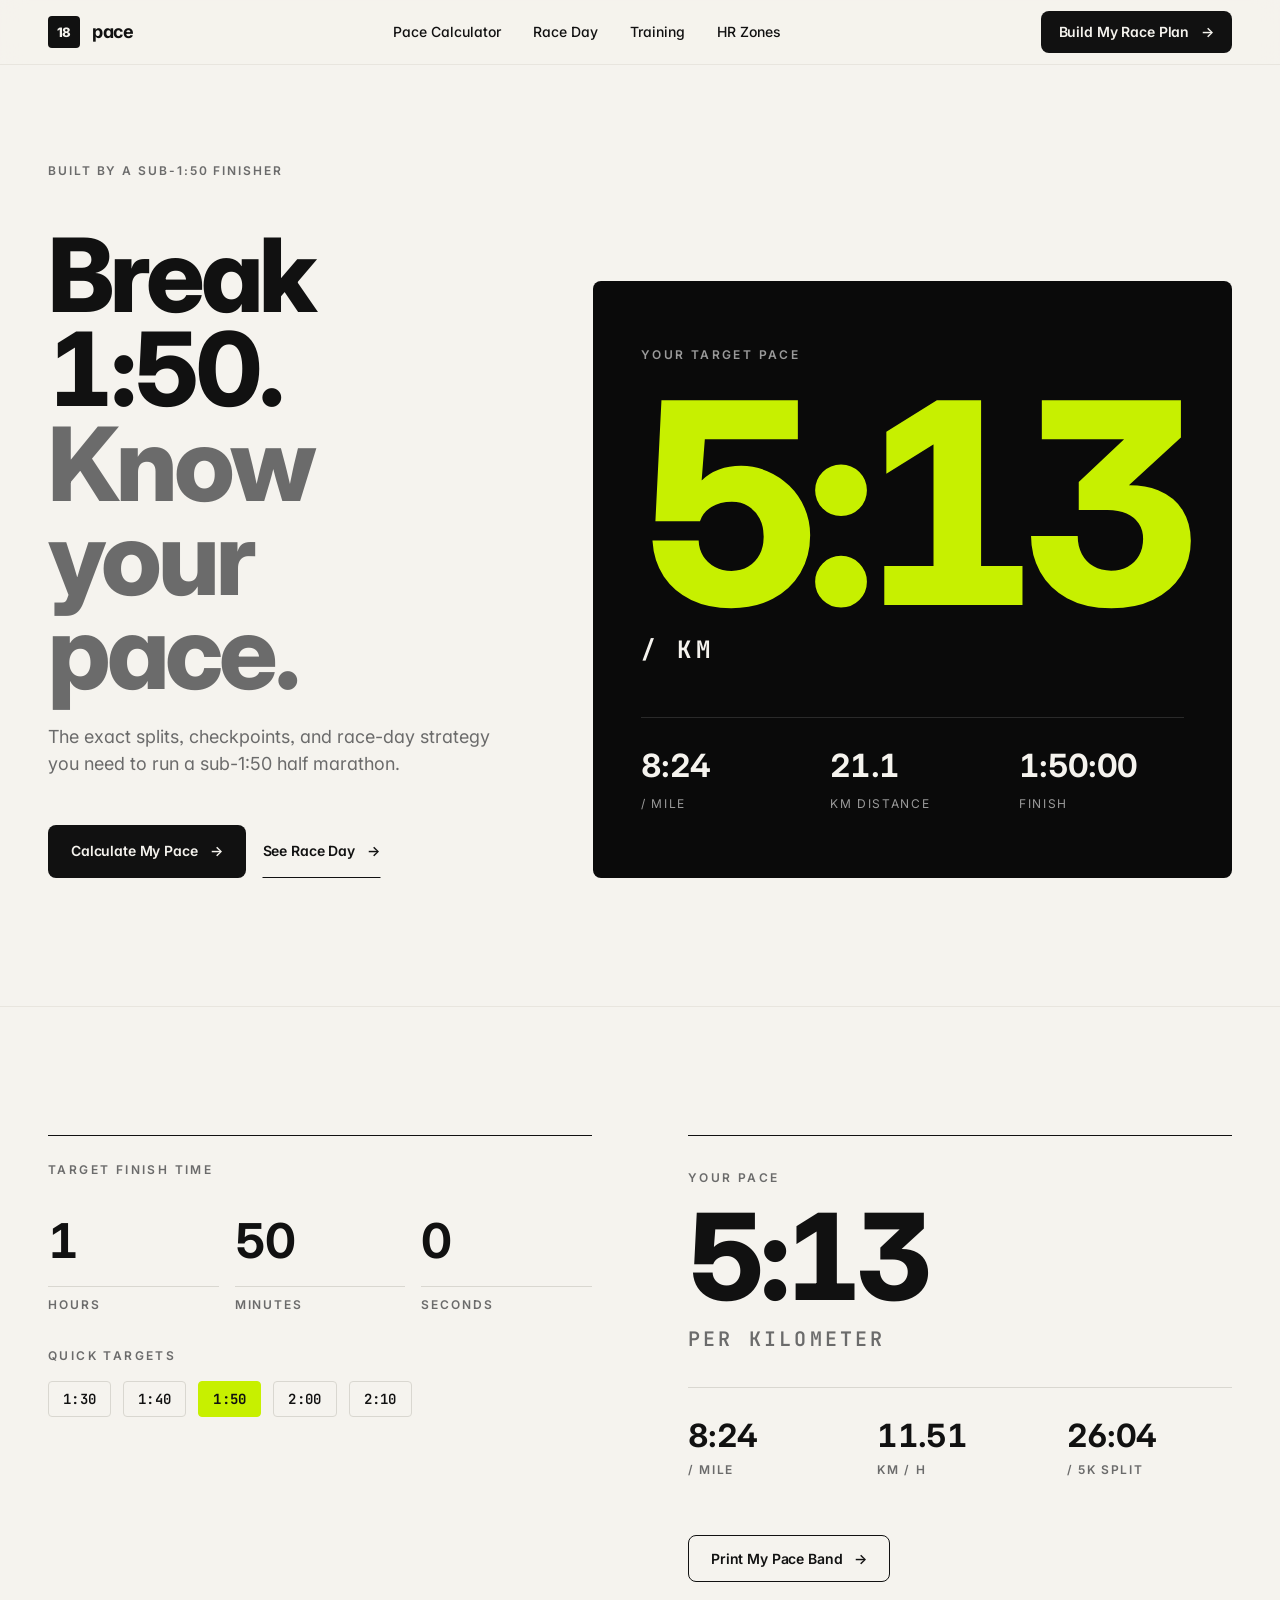
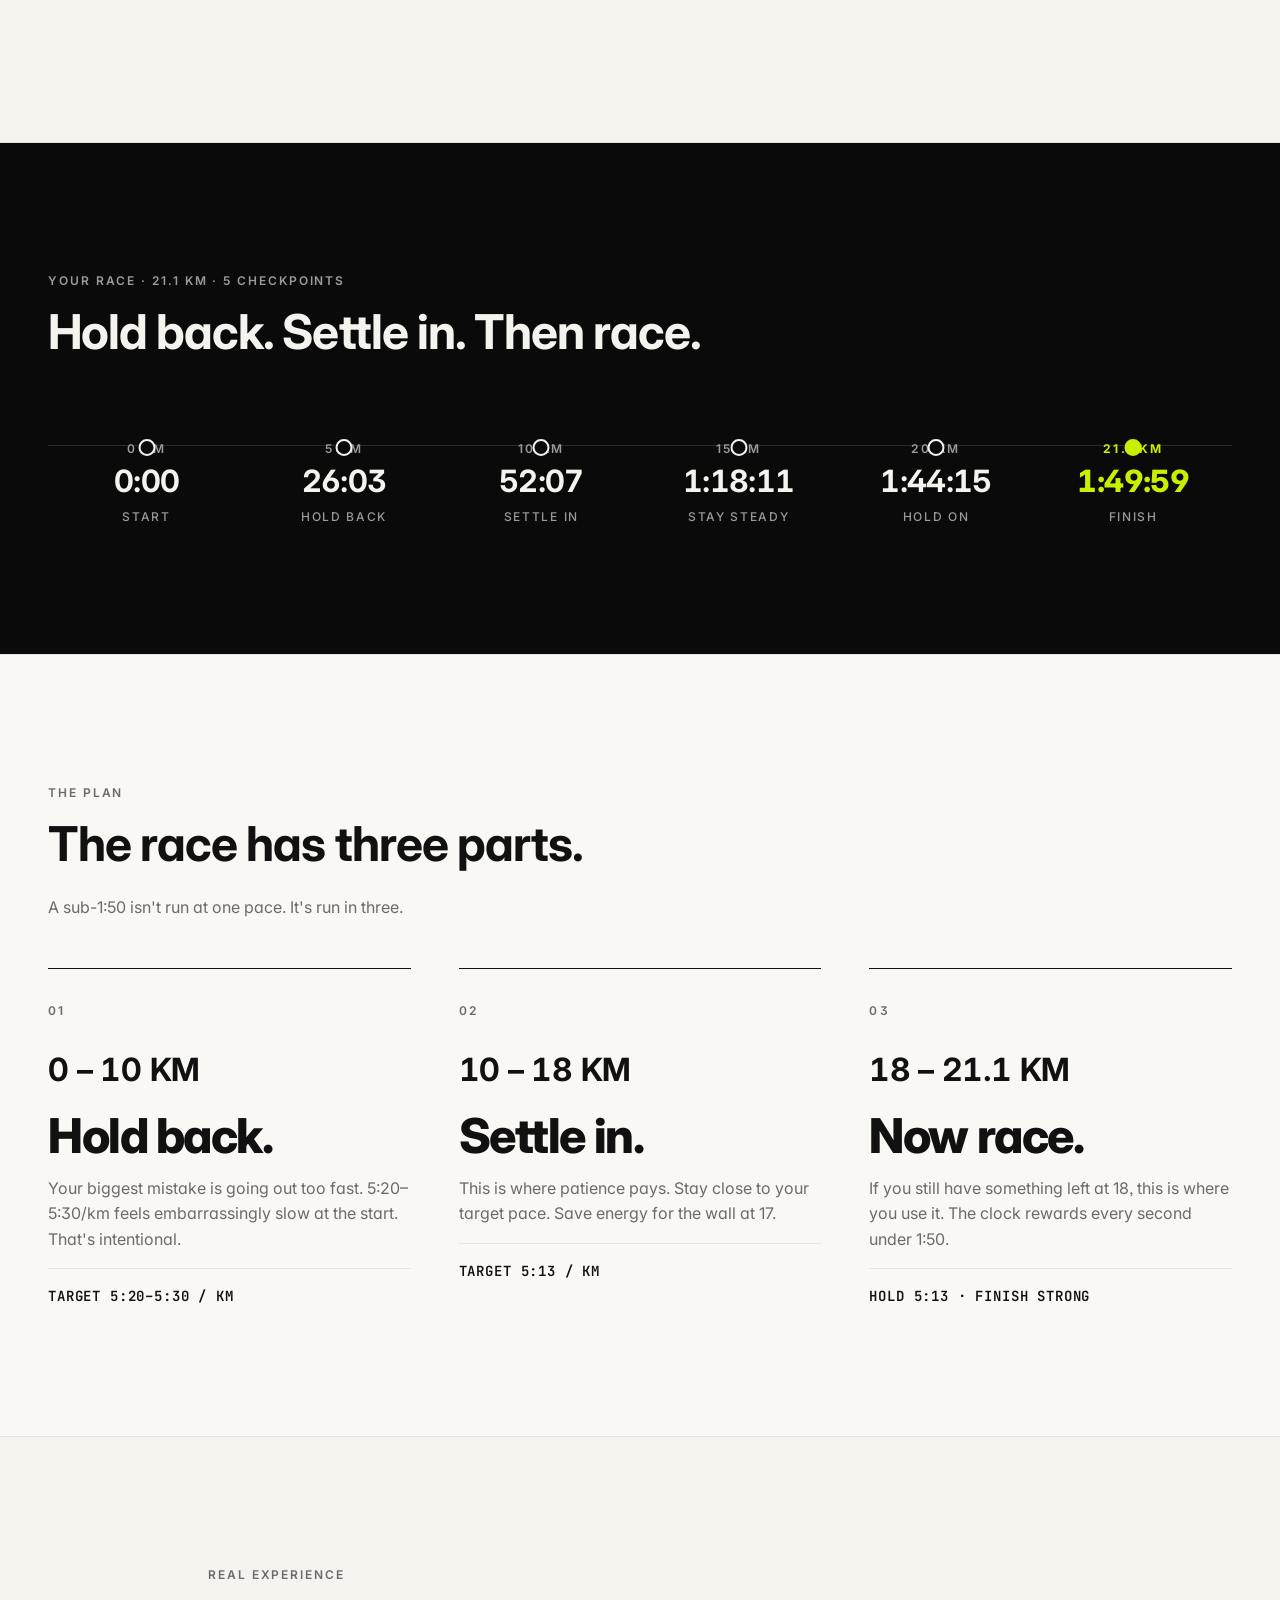
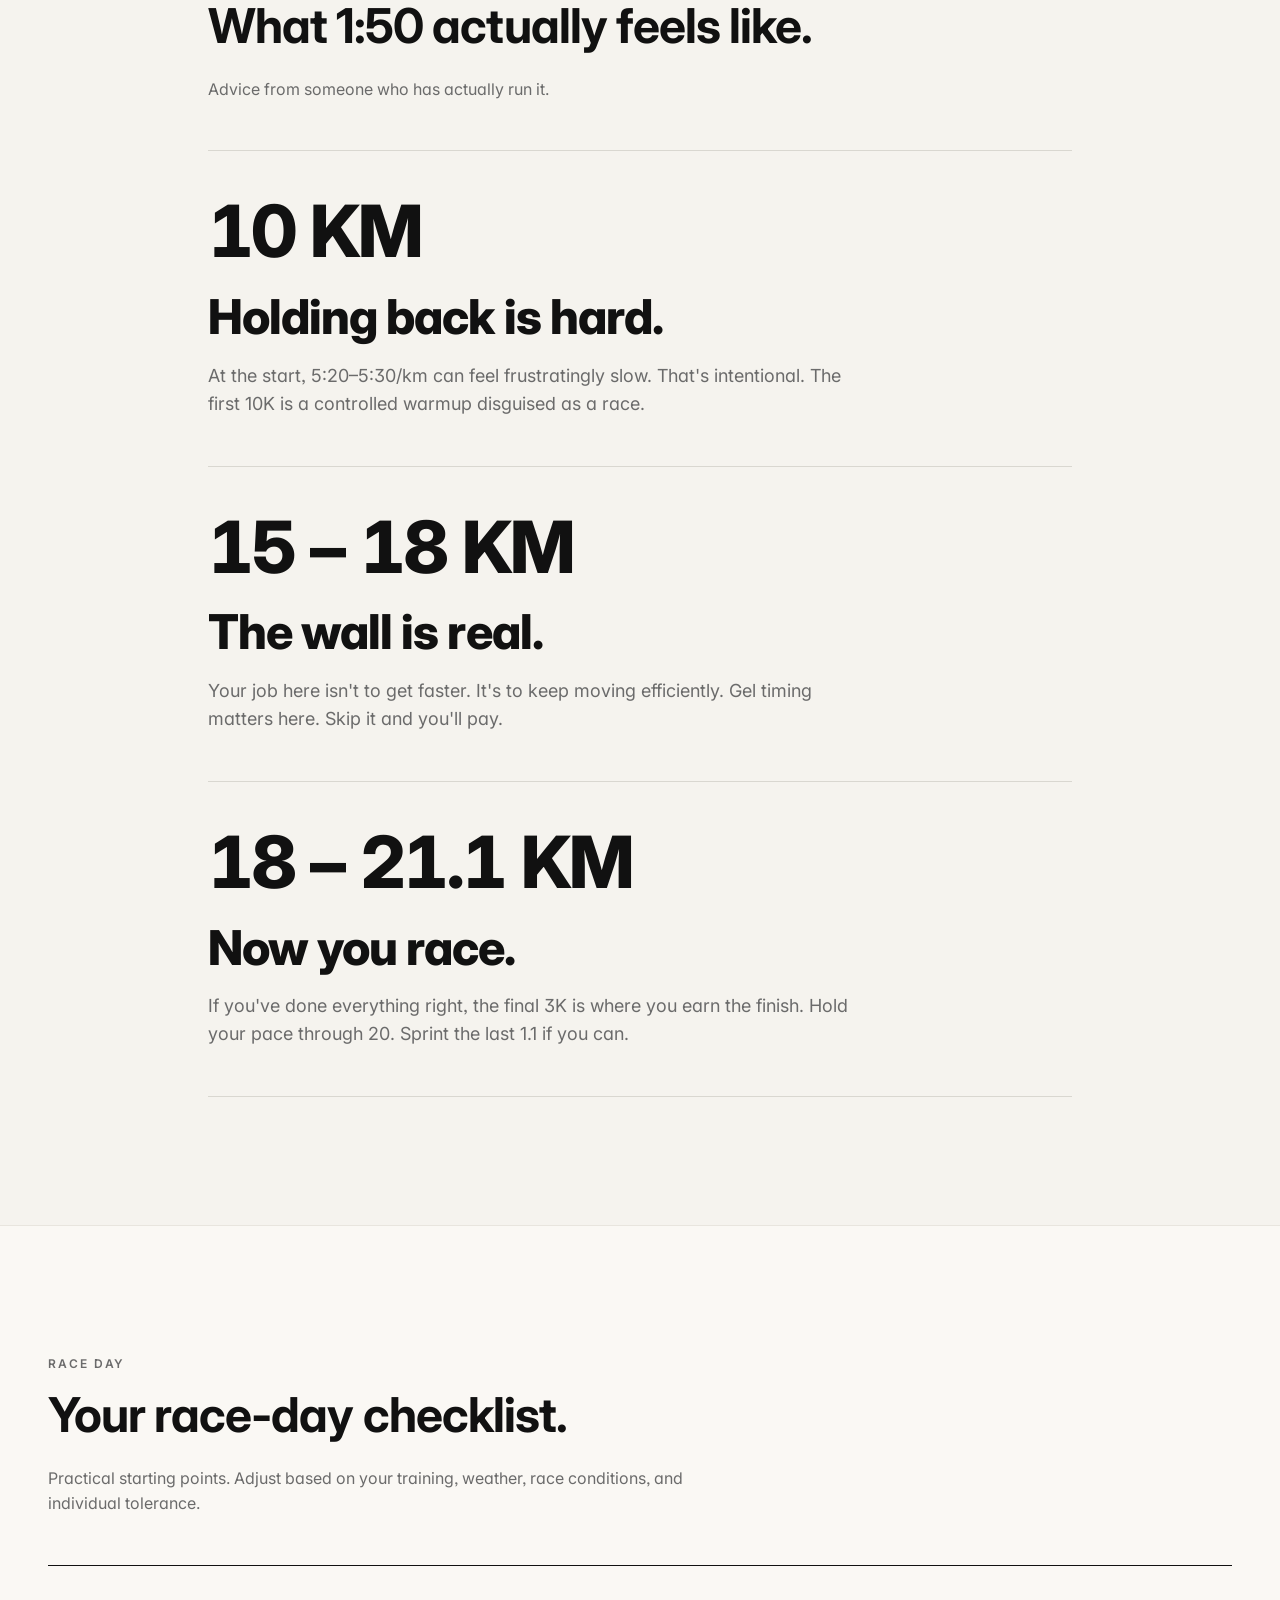
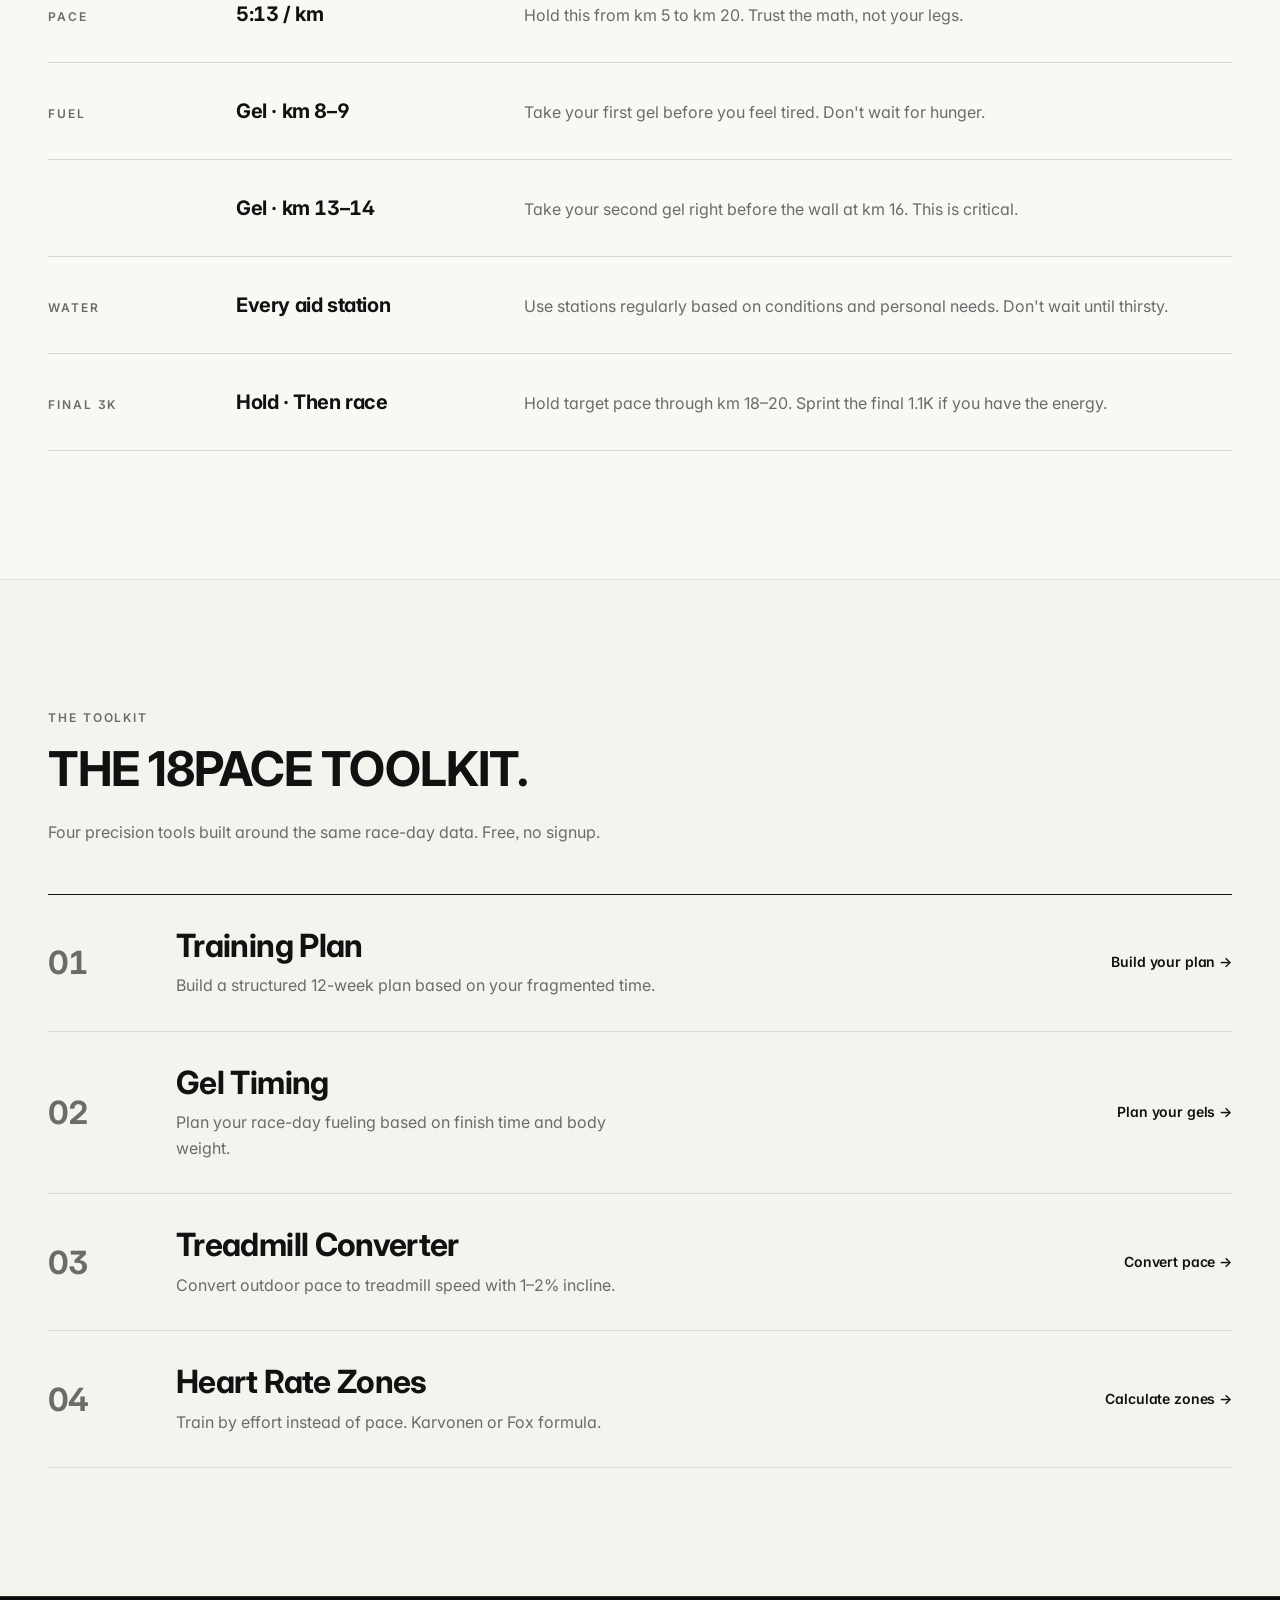
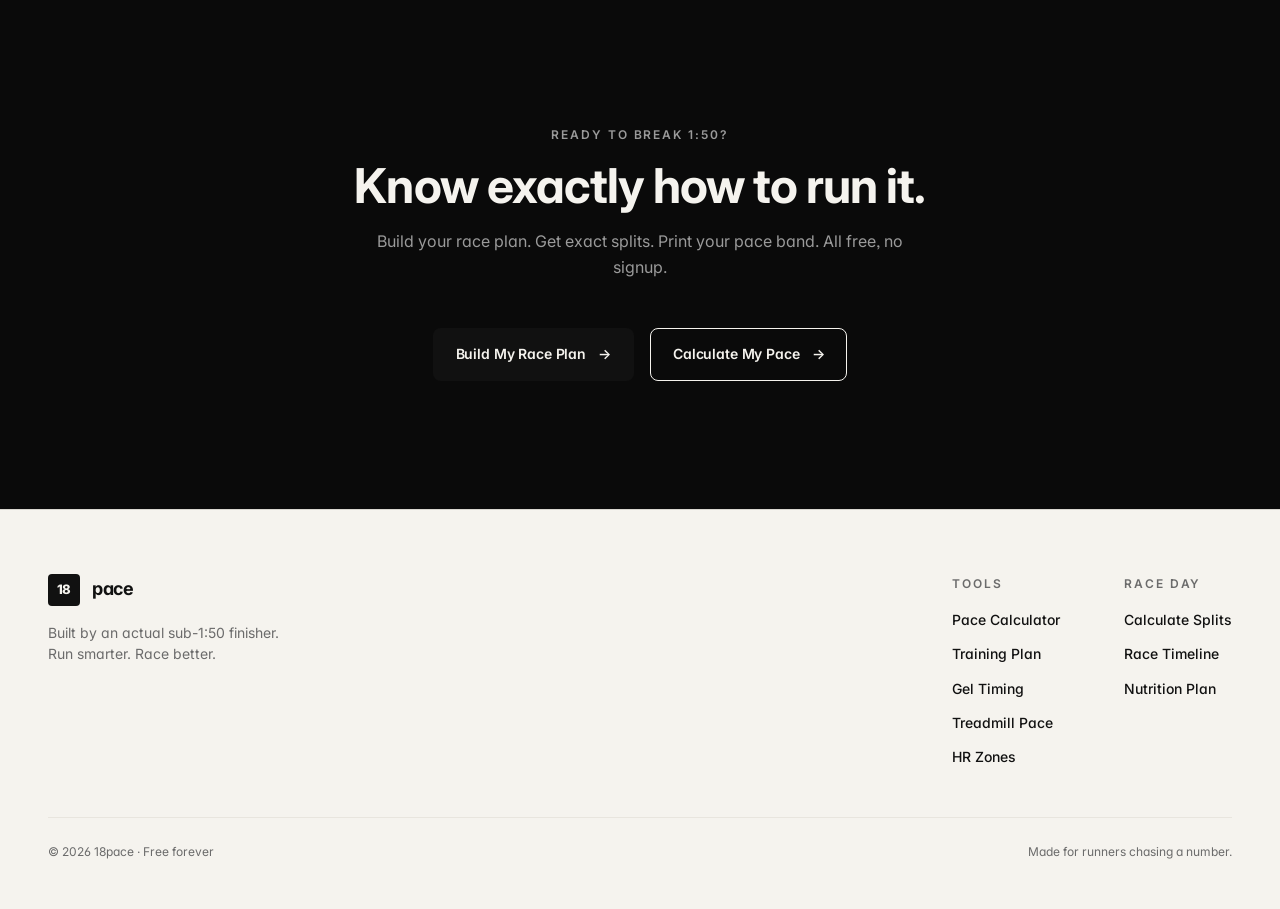
==== index.html @ 4b0efd92 "V2.1 brand polish · 5:13 visual hero + accent + reduced cards Hero 5:13 enlarged to clamp(140-320px)" ====
<!DOCTYPE html>
<html lang="en">
<head>
    <meta charset="UTF-8">
    <meta name="viewport" content="width=device-width, initial-scale=1.0">

    <!-- SEO TDK -->
    <title>1:50 Half Marathon Pace Calculator — Sub-1:50 Split Chart & Strategy | 18pace</title>
    <meta name="description" content="Free 1:50 half marathon pace calculator. Get exact per-km splits, mile splits, and a printable pace band for sub-1:50 finishers. Built by an actual sub-1:50 runner with real race-day data.">
    <meta name="keywords" content="1:50 half marathon pace, sub 1:50 half marathon, half marathon pace calculator, half marathon split chart, 1 hour 50 min half marathon, printable pace band">
    <meta name="author" content="18pace">

    <!-- Open Graph -->
    <meta property="og:title" content="1:50 Half Marathon Pace Calculator | 18pace">
    <meta property="og:description" content="Exact pace splits for sub-1:50 finishers. Built with real race-day experience.">
    <meta property="og:type" content="website">
    <meta property="og:url" content="https://18pace.com">

    <!-- Canonical -->
    <link rel="canonical" href="https://18pace.com/">

    <!-- GEO -->
    <meta name="robots" content="index, follow, max-image-preview:large">
    <meta name="ai-content-declaration" content="ai-assisted-content">

    <!-- JSON-LD WebApplication -->
    <script type="application/ld+json">
    {
        "@context": "https://schema.org",
        "@type": "WebApplication",
        "name": "1:50 Half Marathon Pace Calculator",
        "description": "Calculate exact per-km and per-mile splits for a 1 hour 50 minute half marathon finish.",
        "url": "https://18pace.com",
        "applicationCategory": "HealthApplication",
        "operatingSystem": "Any",
        "offers": {
            "@type": "Offer",
            "price": "0",
            "priceCurrency": "USD"
        },
        "creator": {
            "@type": "Person",
            "name": "18pace Runner",
            "description": "Sub-1:50 half marathon finisher"
        }
    }
    </script>

    <!-- JSON-LD FAQ -->
    <script type="application/ld+json">
    {
        "@context": "https://schema.org",
        "@type": "FAQPage",
        "mainEntity": [
            {
                "@type": "Question",
                "name": "What pace do I need for a 1:50 half marathon?",
                "acceptedAnswer": {
                    "@type": "Answer",
                    "text": "You need to average approximately 5:13 per kilometer (8:24 per mile) to finish a half marathon in 1 hour 50 minutes."
                }
            },
            {
                "@type": "Question",
                "name": "Is 1:50 a good half marathon time?",
                "acceptedAnswer": {
                    "@type": "Answer",
                    "text": "1:50 is a strong amateur half marathon time, placing most finishers in the top 10-15% of their age group globally."
                }
            }
        ]
    }
    </script>

    <!-- Design System -->
    <link rel="stylesheet" href="/assets/design-system.css">

    <!-- Inter Font -->
    <link rel="preconnect" href="https://fonts.googleapis.com">
    <link rel="preconnect" href="https://fonts.gstatic.com" crossorigin>
    <link href="https://fonts.googleapis.com/css2?family=Inter:wght@400;500;600;700;800&family=JetBrains+Mono:wght@500;600&display=swap" rel="stylesheet">
</head>

<body>

    <a href="#calculator" class="skip-link">Skip to calculator</a>

    <!-- ============================== -->
    <!-- 01 · NAVIGATION                  -->
    <!-- ============================== -->
    <nav class="nav" aria-label="Main">
        <div class="container nav-inner">
            <a href="/" class="nav-logo" aria-label="18pace home">
                <span class="nav-logo-mark">18</span>
                <span>pace</span>
            </a>

            <div class="nav-links" role="navigation">
                <a href="#calculator" class="nav-link">Pace Calculator</a>
                <a href="#timeline" class="nav-link">Race Day</a>
                <a href="/training-plan" class="nav-link">Training</a>
                <a href="/heart-rate-zones" class="nav-link">HR Zones</a>
            </div>

            <a href="/training-plan" class="nav-cta">
                Build My Race Plan
                <span class="nav-cta-arrow">→</span>
            </a>

            <button class="nav-mobile" aria-label="Toggle menu" aria-expanded="false" onclick="toggleMobileMenu()">
                <svg width="20" height="20" viewBox="0 0 20 20" fill="none" stroke="currentColor" stroke-width="2"><line x1="3" y1="6" x2="17" y2="6"/><line x1="3" y1="14" x2="17" y2="14"/></svg>
            </button>
        </div>

        <div class="nav-mobile-menu" id="mobile-menu" aria-label="Mobile menu">
            <a href="/" class="nav-link">Pace Calculator</a>
            <a href="#calculator" class="nav-link" onclick="toggleMobileMenu()">Calculate</a>
            <a href="#timeline" class="nav-link" onclick="toggleMobileMenu()">Race Timeline</a>
            <a href="/training-plan" class="nav-link">Training</a>
            <a href="/gel-nutrition" class="nav-link">Gel Timing</a>
            <a href="/treadmill-pace" class="nav-link">Treadmill</a>
            <a href="/heart-rate-zones" class="nav-link">HR Zones</a>
            <a href="/training-plan" class="btn btn-primary mt-3" onclick="toggleMobileMenu()">Build My Race Plan →</a>
        </div>
    </nav>

    <!-- ============================== -->
    <!-- 02 · HERO                        -->
    <!-- ============================== -->
    <section class="hero">
        <div class="container">
            <p class="eyebrow">BUILT BY A SUB-1:50 FINISHER</p>

            <div class="hero-grid">
                <div class="hero-content">
                    <h1 class="text-display hero-headline">
                        Break 1:50.<br>
                        <span style="color: var(--color-text-muted)">Know your pace.</span>
                    </h1>
                    <p class="hero-sub">
                        The exact splits, checkpoints, and race-day strategy you need to run a sub-1:50 half marathon.
                    </p>
                    <div class="hero-ctas">
                        <a href="#calculator" class="btn btn-primary">
                            Calculate My Pace
                            <span class="arrow">→</span>
                        </a>
                        <a href="#timeline" class="btn btn-text">
                            See Race Day
                            <span class="arrow">→</span>
                        </a>
                    </div>
                </div>

                <aside class="hero-pace-panel" aria-label="Current target pace">
                    <p class="hero-pace-label">Your target pace</p>
                    <div class="hero-pace-number" id="hero-pace">5:13</div>
                    <p class="hero-pace-unit">/ KM</p>
                    <div class="hero-pace-secondary">
                        <div class="hero-pace-secondary-item">
                            <span class="num" id="hero-mile">8:24</span>
                            <span class="lbl">/ mile</span>
                        </div>
                        <div class="hero-pace-secondary-item">
                            <span class="num">21.1</span>
                            <span class="lbl">km distance</span>
                        </div>
                        <div class="hero-pace-secondary-item">
                            <span class="num">1:50:00</span>
                            <span class="lbl">finish</span>
                        </div>
                    </div>
                </aside>
            </div>
        </div>
    </section>

    <!-- ============================== -->
    <!-- 03 · PACE CALCULATOR             -->
    <!-- ============================== -->
    <section class="calc" id="calculator">
        <div class="container">
            <div class="calc-grid">
                <!-- Input column -->
                <div class="calc-input-block">
                    <label class="calc-label" for="hours">Target finish time</label>
                    <div class="calc-inputs">
                        <div class="calc-field">
                            <input type="number" id="hours" value="1" min="0" max="5" aria-label="Hours">
                            <span class="calc-field-unit">Hours</span>
                        </div>
                        <div class="calc-field">
                            <input type="number" id="minutes" value="50" min="0" max="59" aria-label="Minutes">
                            <span class="calc-field-unit">Minutes</span>
                        </div>
                        <div class="calc-field">
                            <input type="number" id="seconds" value="0" min="0" max="59" aria-label="Seconds">
                            <span class="calc-field-unit">Seconds</span>
                        </div>
                    </div>

                    <label class="calc-label">Quick targets</label>
                    <div class="calc-quick-targets" role="group" aria-label="Quick target times">
                        <button type="button" class="calc-quick-btn" data-time="1:30:0" onclick="setTime(1,30,0)">1:30</button>
                        <button type="button" class="calc-quick-btn" data-time="1:40:0" onclick="setTime(1,40,0)">1:40</button>
                        <button type="button" class="calc-quick-btn is-active" data-time="1:50:0" onclick="setTime(1,50,0)">1:50</button>
                        <button type="button" class="calc-quick-btn" data-time="2:00:0" onclick="setTime(2,0,0)">2:00</button>
                        <button type="button" class="calc-quick-btn" data-time="2:10:0" onclick="setTime(2,10,0)">2:10</button>
                    </div>
                </div>

                <!-- Result column -->
                <div class="calc-result" aria-live="polite">
                    <p class="calc-label">Your pace</p>
                    <div class="calc-result-main">
                        <span class="calc-result-num" id="pace-km">5:13</span>
                        <span class="calc-result-unit">per kilometer</span>
                    </div>
                    <div class="calc-result-grid">
                        <div class="calc-result-item">
                            <span class="num" id="pace-mile">8:24</span>
                            <span class="lbl">/ mile</span>
                        </div>
                        <div class="calc-result-item">
                            <span class="num" id="speed-kmh">11.50</span>
                            <span class="lbl">km / h</span>
                        </div>
                        <div class="calc-result-item">
                            <span class="num" id="pace-5k">26:05</span>
                            <span class="lbl">/ 5K split</span>
                        </div>
                    </div>
                    <div class="calc-print">
                        <button type="button" onclick="printPaceBand()" class="btn btn-outline">
                            Print My Pace Band
                            <span class="arrow">→</span>
                        </button>
                    </div>
                </div>
            </div>
        </div>
    </section>

    <!-- ============================== -->
    <!-- 04 · RACE TIMELINE               -->
    <!-- ============================== -->
    <section class="timeline-section" id="timeline">
        <div class="container">
            <p class="eyebrow">Your race · 21.1 KM · 5 checkpoints</p>
            <h2 class="mt-3">Hold back. Settle in. Then race.</h2>

            <div class="timeline" id="race-timeline">
                <div class="timeline-stop" data-km="0">
                    <div class="timeline-stop-label">0 KM</div>
                    <div class="timeline-stop-time" data-time>0:00</div>
                    <div class="timeline-stop-action">Start</div>
                </div>
                <div class="timeline-stop" data-km="5">
                    <div class="timeline-stop-label">5 KM</div>
                    <div class="timeline-stop-time" data-time>26:05</div>
                    <div class="timeline-stop-action">Hold back</div>
                </div>
                <div class="timeline-stop" data-km="10">
                    <div class="timeline-stop-label">10 KM</div>
                    <div class="timeline-stop-time" data-time>52:08</div>
                    <div class="timeline-stop-action">Settle in</div>
                </div>
                <div class="timeline-stop" data-km="15">
                    <div class="timeline-stop-label">15 KM</div>
                    <div class="timeline-stop-time" data-time>1:18:12</div>
                    <div class="timeline-stop-action">Stay steady</div>
                </div>
                <div class="timeline-stop" data-km="20">
                    <div class="timeline-stop-label">20 KM</div>
                    <div class="timeline-stop-time" data-time>1:44:16</div>
                    <div class="timeline-stop-action">Hold on</div>
                </div>
                <div class="timeline-stop is-finish" data-km="21.1">
                    <div class="timeline-stop-label">21.1 KM</div>
                    <div class="timeline-stop-time" data-time>1:50:00</div>
                    <div class="timeline-stop-action">Finish</div>
                </div>
            </div>
        </div>
    </section>

    <!-- ============================== -->
    <!-- 05 · THE PLAN                      -->
    <!-- ============================== -->
    <section class="section-plan" id="plan">
        <div class="container">
            <p class="eyebrow">The plan</p>
            <h2 class="mt-3">The race has three parts.</h2>
            <p class="text-muted mt-2" style="max-width: 640px;">A sub-1:50 isn't run at one pace. It's run in three.</p>

            <div class="plan-grid">
                <article class="plan-stage">
                    <div class="plan-stage-num">01</div>
                    <div class="plan-stage-km">0 – 10 KM</div>
                    <h3 class="plan-stage-title">Hold back.</h3>
                    <p>Your biggest mistake is going out too fast. 5:20–5:30/km feels embarrassingly slow at the start. That's intentional.</p>
                    <span class="plan-stage-target">Target 5:20–5:30 / km</span>
                </article>

                <article class="plan-stage">
                    <div class="plan-stage-num">02</div>
                    <div class="plan-stage-km">10 – 18 KM</div>
                    <h3 class="plan-stage-title">Settle in.</h3>
                    <p>This is where patience pays. Stay close to your target pace. Save energy for the wall at 17.</p>
                    <span class="plan-stage-target">Target 5:13 / km</span>
                </article>

                <article class="plan-stage">
                    <div class="plan-stage-num">03</div>
                    <div class="plan-stage-km">18 – 21.1 KM</div>
                    <h3 class="plan-stage-title">Now race.</h3>
                    <p>If you still have something left at 18, this is where you use it. The clock rewards every second under 1:50.</p>
                    <span class="plan-stage-target">Hold 5:13 · Finish strong</span>
                </article>
            </div>
        </div>
    </section>

    <!-- ============================== -->
    <!-- 06 · REAL EXPERIENCE                -->
    <!-- ============================== -->
    <section class="section-experience" id="experience">
        <div class="container-narrow">
            <p class="eyebrow">Real experience</p>
            <h2 class="mt-3">What 1:50 actually feels like.</h2>
            <p class="text-muted mt-2" style="max-width: 560px;">Advice from someone who has actually run it.</p>

            <div class="mt-6">
                <article class="exp-block">
                    <div class="exp-block-km">10 KM</div>
                    <h3>Holding back is hard.</h3>
                    <p>At the start, 5:20–5:30/km can feel frustratingly slow. That's intentional. The first 10K is a controlled warmup disguised as a race.</p>
                </article>

                <article class="exp-block">
                    <div class="exp-block-km">15 – 18 KM</div>
                    <h3>The wall is real.</h3>
                    <p>Your job here isn't to get faster. It's to keep moving efficiently. Gel timing matters here. Skip it and you'll pay.</p>
                </article>

                <article class="exp-block">
                    <div class="exp-block-km">18 – 21.1 KM</div>
                    <h3>Now you race.</h3>
                    <p>If you've done everything right, the final 3K is where you earn the finish. Hold your pace through 20. Sprint the last 1.1 if you can.</p>
                </article>
            </div>
        </div>
    </section>

    <!-- ============================== -->
    <!-- 07 · RACE DAY CHECKLIST              -->
    <!-- ============================== -->
    <section class="section-raceday" id="raceday">
        <div class="container">
            <p class="eyebrow">Race day</p>
            <h2 class="mt-3">Your race-day checklist.</h2>
            <p class="text-muted mt-2" style="max-width: 640px;">Practical starting points. Adjust based on your training, weather, race conditions, and individual tolerance.</p>

            <div class="raceday-list">
                <div class="raceday-row">
                    <div class="raceday-row-label">Pace</div>
                    <div class="raceday-row-value">5:13 / km</div>
                    <div class="raceday-row-detail">Hold this from km 5 to km 20. Trust the math, not your legs.</div>
                </div>
                <div class="raceday-row">
                    <div class="raceday-row-label">Fuel</div>
                    <div class="raceday-row-value">Gel · km 8–9</div>
                    <div class="raceday-row-detail">Take your first gel before you feel tired. Don't wait for hunger.</div>
                </div>
                <div class="raceday-row">
                    <div class="raceday-row-label"></div>
                    <div class="raceday-row-value">Gel · km 13–14</div>
                    <div class="raceday-row-detail">Take your second gel right before the wall at km 16. This is critical.</div>
                </div>
                <div class="raceday-row">
                    <div class="raceday-row-label">Water</div>
                    <div class="raceday-row-value">Every aid station</div>
                    <div class="raceday-row-detail">Use stations regularly based on conditions and personal needs. Don't wait until thirsty.</div>
                </div>
                <div class="raceday-row">
                    <div class="raceday-row-label">Final 3K</div>
                    <div class="raceday-row-value">Hold · Then race</div>
                    <div class="raceday-row-detail">Hold target pace through km 18–20. Sprint the final 1.1K if you have the energy.</div>
                </div>
            </div>
        </div>
    </section>

    <!-- ============================== -->
    <!-- 08 · THE 18PACE TOOLKIT              -->
    <!-- ============================== -->
    <section class="section-tools" id="tools">
        <div class="container">
            <p class="eyebrow">The toolkit</p>
            <h2 class="mt-3">THE 18PACE TOOLKIT.</h2>
            <p class="text-muted mt-3" style="max-width: 640px;">Four precision tools built around the same race-day data. Free, no signup.</p>

            <ol class="tool-list">
                <li class="tool-item">
                    <div class="tool-num">01</div>
                    <div>
                        <h3>Training Plan</h3>
                        <p>Build a structured 12-week plan based on your fragmented time.</p>
                    </div>
                    <a href="/training-plan" class="tool-link">Build your plan →</a>
                </li>
                <li class="tool-item">
                    <div class="tool-num">02</div>
                    <div>
                        <h3>Gel Timing</h3>
                        <p>Plan your race-day fueling based on finish time and body weight.</p>
                    </div>
                    <a href="/gel-nutrition" class="tool-link">Plan your gels →</a>
                </li>
                <li class="tool-item">
                    <div class="tool-num">03</div>
                    <div>
                        <h3>Treadmill Converter</h3>
                        <p>Convert outdoor pace to treadmill speed with 1–2% incline.</p>
                    </div>
                    <a href="/treadmill-pace" class="tool-link">Convert pace →</a>
                </li>
                <li class="tool-item">
                    <div class="tool-num">04</div>
                    <div>
                        <h3>Heart Rate Zones</h3>
                        <p>Train by effort instead of pace. Karvonen or Fox formula.</p>
                    </div>
                    <a href="/heart-rate-zones" class="tool-link">Calculate zones →</a>
                </li>
            </ol>
        </div>
    </section>

    <!-- ============================== -->
    <!-- 09 · FINAL CTA                        -->
    <!-- ============================== -->
    <section class="section-cta">
        <div class="container-narrow">
            <p class="eyebrow" style="color: var(--color-text-subtle);">Ready to break 1:50?</p>
            <h2 class="mt-3">Know exactly how to run it.</h2>
            <p class="mt-3">Build your race plan. Get exact splits. Print your pace band. All free, no signup.</p>
            <div class="section-cta-actions">
                <a href="/training-plan" class="btn btn-primary">Build My Race Plan <span class="arrow">→</span></a>
                <a href="#calculator" class="btn btn-outline">Calculate My Pace <span class="arrow">→</span></a>
            </div>
        </div>
    </section>

    <!-- ============================== -->
    <!-- FOOTER                                -->
    <!-- ============================== -->
    <footer style="border-top: 1px solid var(--color-border); padding: var(--space-7) 0 var(--space-6); background: var(--color-bg);">
        <div class="container">
            <div style="display: flex; flex-wrap: wrap; gap: var(--space-5); justify-content: space-between; align-items: flex-start;">
                <div>
                    <div class="nav-logo">
                        <span class="nav-logo-mark">18</span>
                        <span>pace</span>
                    </div>
                    <p style="font-size: var(--text-small); color: var(--color-text-muted); margin-top: var(--space-3); max-width: 360px; line-height: 1.5;">
                        Built by an actual sub-1:50 finisher.<br>
                        Run smarter. Race better.
                    </p>
                </div>

                <nav aria-label="Footer" style="display: flex; gap: var(--space-7); flex-wrap: wrap;">
                    <div>
                        <p class="eyebrow" style="margin-bottom: var(--space-3);">Tools</p>
                        <ul style="list-style: none; padding: 0; margin: 0; display: flex; flex-direction: column; gap: var(--space-2); font-size: var(--text-small);">
                            <li><a href="/" class="nav-link">Pace Calculator</a></li>
                            <li><a href="/training-plan" class="nav-link">Training Plan</a></li>
                            <li><a href="/gel-nutrition" class="nav-link">Gel Timing</a></li>
                            <li><a href="/treadmill-pace" class="nav-link">Treadmill Pace</a></li>
                            <li><a href="/heart-rate-zones" class="nav-link">HR Zones</a></li>
                        </ul>
                    </div>
                    <div>
                        <p class="eyebrow" style="margin-bottom: var(--space-3);">Race Day</p>
                        <ul style="list-style: none; padding: 0; margin: 0; display: flex; flex-direction: column; gap: var(--space-2); font-size: var(--text-small);">
                            <li><a href="#calculator" class="nav-link">Calculate Splits</a></li>
                            <li><a href="#timeline" class="nav-link">Race Timeline</a></li>
                            <li><a href="/gel-nutrition" class="nav-link">Nutrition Plan</a></li>
                        </ul>
                    </div>
                </nav>
            </div>

            <div style="margin-top: var(--space-6); padding-top: var(--space-4); border-top: 1px solid var(--color-border-subtle); display: flex; flex-wrap: wrap; gap: var(--space-3); justify-content: space-between; font-size: var(--text-tiny); color: var(--color-text-muted);">
                <span>© 2026 18pace · Free forever</span>
                <span>Made for runners chasing a number.</span>
            </div>
        </div>
    </footer>

    <!-- ============================== -->
    <!-- Calculator JavaScript             -->
    <!-- ============================== -->
    <script>
    function calculatePace() {
        const h = parseInt(document.getElementById('hours').value) || 0;
        const m = parseInt(document.getElementById('minutes').value) || 0;
        const s = parseInt(document.getElementById('seconds').value) || 0;

        const totalSeconds = h * 3600 + m * 60 + s;
        const pacePerKm = totalSeconds / 21.1;
        const pacePerMile = totalSeconds / 13.1;
        const split5k = pacePerKm * 5;
        const speedKmh = 21.1 / (totalSeconds / 3600);

        const km = formatTime(pacePerKm);
        const mi = formatTime(pacePerMile);
        const fiveK = formatTime(split5k);

        document.getElementById('pace-km').textContent = km;
        document.getElementById('pace-mile').textContent = mi;
        document.getElementById('pace-5k').textContent = fiveK;
        document.getElementById('speed-kmh').textContent = speedKmh.toFixed(2);

        // Sync hero pace panel
        const heroPace = document.getElementById('hero-pace');
        const heroMile = document.getElementById('hero-mile');
        const heroSpeed = document.getElementById('hero-speed');
        if (heroPace) heroPace.textContent = km;
        if (heroMile) heroMile.textContent = mi;
        if (heroSpeed) heroSpeed.textContent = speedKmh.toFixed(2);

        // Sync race timeline checkpoints
        const stops = document.querySelectorAll('#race-timeline .timeline-stop');
        stops.forEach(stop => {
            const km = parseFloat(stop.dataset.km);
            if (isNaN(km)) return;
            const secondsAtKm = pacePerKm * km;
            const t = stop.querySelector('[data-time]');
            if (t) t.textContent = formatTimeLong(secondsAtKm);
        });
    }

    function formatTime(totalSeconds) {
        const m = Math.floor(totalSeconds / 60);
        const s = Math.round(totalSeconds % 60);
        return `${m}:${s.toString().padStart(2, '0')}`;
    }

    function formatTimeLong(totalSeconds) {
        const h = Math.floor(totalSeconds / 3600);
        const m = Math.floor((totalSeconds % 3600) / 60);
        const s = Math.floor(totalSeconds % 60);
        if (h > 0) return `${h}:${m.toString().padStart(2, '0')}:${s.toString().padStart(2, '0')}`;
        return `${m}:${s.toString().padStart(2, '0')}`;
    }

    function setTime(h, m, s) {
        document.getElementById('hours').value = h;
        document.getElementById('minutes').value = m;
        document.getElementById('seconds').value = s;

        // Mark active quick target
        const target = `${h}:${m}:${s}`;
        document.querySelectorAll('.calc-quick-btn').forEach(btn => {
            btn.classList.toggle('is-active', btn.dataset.time === target);
        });

        calculatePace();
    }

    function printPaceBand() {
        window.print();
    }

    function toggleMobileMenu() {
        const menu = document.getElementById('mobile-menu');
        if (!menu) return;
        menu.classList.toggle('is-open');
        const btn = document.querySelector('.nav-mobile');
        if (btn) btn.setAttribute('aria-expanded', menu.classList.contains('is-open'));
    }

    // Subtle number transition (brief §26 micro-interaction)
    function pulseUpdate(el) {
        if (!el) return;
        el.classList.add('is-updating');
        setTimeout(() => el.classList.remove('is-updating'), 100);
    }
    const _origCalc = calculatePace;
    calculatePace = function() {
        ['pace-km', 'hero-pace', 'pace-mile', 'hero-mile', 'speed-kmh', 'hero-speed', 'pace-5k'].forEach(id => pulseUpdate(document.getElementById(id)));
        _origCalc();
    };

    // Auto-recalculate on input
    ['hours', 'minutes', 'seconds'].forEach(id => {
        const el = document.getElementById(id);
        if (el) el.addEventListener('input', calculatePace);
    });

    // Initial calculation
    calculatePace();
    </script>

    <!-- Google tag (gtag.js) -->
    <div style="display:none">
    <script async src="https://www.googletagmanager.com/gtag/js?id=G-W24L7KH2YL"></script>
    <script>
      window.dataLayer = window.dataLayer || [];
      function gtag(){dataLayer.push(arguments);}
      gtag('js', new Date());
      gtag('config', 'G-W24L7KH2YL');
    </script>
    </div>
</body>
</html>
---- assets/design-system.css ----
/* ============================================== */
/* 18PACE · DESIGN SYSTEM v1.0 · 2026-09-09        */
/* Running-performance editorial · not SaaS       */
/* ============================================== */

:root {
  /* ---- Color · warm off-white + charcoal + electric lime ---- */
  --color-bg: #F5F3EE;
  --color-bg-elevated: #FAF8F4;
  --color-bg-deep: #0A0A0A;
  --color-text: #111111;
  --color-text-muted: #6B6B6B;
  --color-text-subtle: #9A9A9A;
  --color-text-inverted: #F5F3EE;
  --color-dark: #111111;
  --color-accent: #C7F000;
  --color-accent-hover: #B8DD00;
  --color-border: #D9D7D0;
  --color-border-subtle: #E8E5DE;
  --color-border-inverted: #2A2A2A;

  /* ---- Typography ---- */
  --font-sans: 'Inter', -apple-system, BlinkMacSystemFont, 'Segoe UI', sans-serif;
  --font-mono: 'JetBrains Mono', 'SF Mono', Menlo, Consolas, monospace;

  /* Type scale (brief §05) */
  --text-hero: clamp(72px, 12vw, 168px);
  --text-display: clamp(56px, 8vw, 112px);
  --text-display-sm: clamp(40px, 6vw, 72px);
  --text-h1: clamp(40px, 5vw, 72px);
  --text-h2: clamp(32px, 4vw, 48px);
  --text-h3: clamp(24px, 2.5vw, 32px);
  --text-h4: 20px;
  --text-body: 16px;
  --text-body-lg: 18px;
  --text-small: 14px;
  --text-tiny: 12px;

  /* ---- Spacing · 8pt grid ---- */
  --space-1: 8px;
  --space-2: 12px;
  --space-3: 16px;
  --space-4: 24px;
  --space-5: 32px;
  --space-6: 48px;
  --space-7: 64px;
  --space-8: 96px;
  --space-9: 128px;

  /* ---- Border radius (brief §21 · sharp & athletic) ---- */
  --radius-0: 0;
  --radius-1: 4px;
  --radius-2: 8px;
  --radius-3: 12px;

  /* ---- Shadows (minimal per brief §24) ---- */
  --shadow-1: 0 1px 2px rgba(0, 0, 0, 0.04);
  --shadow-2: 0 2px 8px rgba(0, 0, 0, 0.06);
}

/* ============================================== */
/* BASE                                            */
/* ============================================== */
* { box-sizing: border-box; }

html { scroll-behavior: smooth; }

body {
  margin: 0;
  background: var(--color-bg);
  color: var(--color-text);
  font-family: var(--font-sans);
  font-size: var(--text-body);
  line-height: 1.6;
  -webkit-font-smoothing: antialiased;
  -moz-osx-font-smoothing: grayscale;
  font-feature-settings: 'cv11', 'ss01', 'ss03';
}

a {
  color: inherit;
  text-decoration: none;
  transition: opacity 150ms ease;
}

button {
  font-family: inherit;
  cursor: pointer;
  border: none;
  background: none;
}

/* ============================================== */
/* TYPOGRAPHY HIERARCHY                            */
/* ============================================== */
.text-display {
  font-size: var(--text-display);
  font-weight: 800;
  letter-spacing: -0.04em;
  line-height: 0.92;
  font-variant-numeric: tabular-nums;
}

.text-display-sm {
  font-size: var(--text-display-sm);
  font-weight: 800;
  letter-spacing: -0.03em;
  line-height: 0.95;
  font-variant-numeric: tabular-nums;
}

.text-hero {
  font-size: var(--text-hero);
  font-weight: 800;
  letter-spacing: -0.05em;
  line-height: 0.88;
}

h1, .h1 {
  font-size: var(--text-h1);
  font-weight: 800;
  letter-spacing: -0.03em;
  line-height: 1.02;
  margin: 0 0 var(--space-4) 0;
}

h2, .h2 {
  font-size: var(--text-h2);
  font-weight: 700;
  letter-spacing: -0.02em;
  line-height: 1.1;
  margin: 0 0 var(--space-4) 0;
}

h3, .h3 {
  font-size: var(--text-h3);
  font-weight: 700;
  letter-spacing: -0.01em;
  line-height: 1.2;
  margin: 0 0 var(--space-3) 0;
}

h4, .h4 {
  font-size: var(--text-h4);
  font-weight: 600;
  letter-spacing: -0.01em;
  line-height: 1.3;
  margin: 0 0 var(--space-2) 0;
}

p { margin: 0 0 var(--space-3) 0; }

.eyebrow {
  font-size: var(--text-tiny);
  font-weight: 600;
  text-transform: uppercase;
  letter-spacing: 0.16em;
  color: var(--color-text-muted);
}

.mono { font-family: var(--font-mono); font-variant-numeric: tabular-nums; }

.text-muted { color: var(--color-text-muted); }
.text-subtle { color: var(--color-text-subtle); }

/* ============================================== */
/* LAYOUT                                          */
/* ============================================== */
.container { max-width: 1280px; margin: 0 auto; padding: 0 var(--space-4); }
.container-narrow { max-width: 960px; margin: 0 auto; padding: 0 var(--space-4); }
.container-text { max-width: 720px; margin: 0 auto; padding: 0 var(--space-4); }

@media (min-width: 768px) {
  .container, .container-narrow, .container-text { padding: 0 var(--space-6); }
}

.section { padding: var(--space-8) 0; }
.section-lg { padding: var(--space-9) 0; }
@media (min-width: 768px) {
  .section { padding: var(--space-9) 0; }
}

.section-dark {
  background: var(--color-bg-deep);
  color: var(--color-text-inverted);
}
.section-dark h1, .section-dark h2, .section-dark h3, .section-dark h4 { color: var(--color-text-inverted); }
.section-dark .eyebrow { color: var(--color-text-subtle); }

.section-accent {
  background: var(--color-accent);
  color: var(--color-dark);
}

/* ============================================== */
/* NAVIGATION (brief §07)                          */
/* ============================================== */
.nav {
  position: sticky;
  top: 0;
  z-index: 50;
  background: rgba(245, 243, 238, 0.85);
  backdrop-filter: saturate(180%) blur(12px);
  -webkit-backdrop-filter: saturate(180%) blur(12px);
  border-bottom: 1px solid var(--color-border-subtle);
}

.nav-inner {
  display: flex;
  align-items: center;
  justify-content: space-between;
  height: 64px;
}

.nav-logo {
  display: flex;
  align-items: center;
  gap: var(--space-2);
  font-weight: 700;
  font-size: 18px;
  letter-spacing: -0.02em;
}

.nav-logo-mark {
  display: inline-flex;
  align-items: center;
  justify-content: center;
  width: 32px;
  height: 32px;
  background: var(--color-dark);
  color: var(--color-text-inverted);
  font-size: 13px;
  font-weight: 800;
  border-radius: var(--radius-1);
}

.nav-links {
  display: none;
  align-items: center;
  gap: var(--space-5);
}
@media (min-width: 768px) { .nav-links { display: flex; } }

.nav-link {
  font-size: var(--text-small);
  font-weight: 500;
  color: var(--color-text);
  position: relative;
}
.nav-link:hover { opacity: 0.7; }

.nav-cta {
  display: inline-flex;
  align-items: center;
  gap: var(--space-2);
  padding: 10px 18px;
  background: var(--color-dark);
  color: var(--color-text-inverted);
  font-size: var(--text-small);
  font-weight: 600;
  border-radius: var(--radius-2);
  letter-spacing: -0.01em;
}
.nav-cta:hover { background: #000; }
.nav-cta-arrow { transition: transform 200ms ease; }
.nav-cta:hover .nav-cta-arrow { transform: translateX(3px); }

.nav-mobile {
  display: flex;
  align-items: center;
  justify-content: center;
  width: 40px;
  height: 40px;
}
@media (min-width: 768px) { .nav-mobile { display: none; } }

/* ============================================== */
/* HERO (brief §08)                                */
/* ============================================== */
.hero {
  padding: var(--space-7) 0 var(--space-8);
  background: var(--color-bg);
  border-bottom: 1px solid var(--color-border-subtle);
}
@media (min-width: 768px) {
  .hero { padding: var(--space-8) 0 var(--space-9); }
}

.hero-grid {
  display: grid;
  grid-template-columns: 1fr;
  gap: var(--space-6);
  align-items: end;
}
@media (min-width: 1024px) {
  .hero-grid { grid-template-columns: 1.4fr 1fr; gap: var(--space-8); }
}

.hero-headline {
  margin: var(--space-5) 0 var(--space-4);
}
.hero-headline .accent { color: var(--color-text); }
.hero-headline .accent-block {
  display: inline-block;
  background: var(--color-accent);
  padding: 0 8px;
  margin-left -8px;
}

.hero-sub {
  font-size: var(--text-body-lg);
  color: var(--color-text-muted);
  max-width: 560px;
  margin-bottom: var(--space-6);
  line-height: 1.5;
}

.hero-ctas {
  display: flex;
  flex-wrap: wrap;
  gap: var(--space-3);
  align-items: center;
}

.hero-trust {
  margin-top: var(--space-5);
  font-size: var(--text-tiny);
  text-transform: uppercase;
  letter-spacing: 0.16em;
  color: var(--color-text-muted);
  font-weight: 600;
}
.hero-trust::before {
  content: '';
  display: inline-block;
  width: 8px;
  height: 8px;
  background: var(--color-accent);
  margin-right: var(--space-2);
  vertical-align: 2px;
  border-radius: 50%;
}

/* Hero big number panel (right column on desktop · V2.1 polished) */
.hero-pace-panel {
  background: var(--color-bg-deep);
  color: var(--color-text-inverted);
  padding: var(--space-7) var(--space-6);
  border-radius: var(--radius-2);
  position: relative;
}

.hero-pace-label {
  font-size: var(--text-tiny);
  text-transform: uppercase;
  letter-spacing: 0.2em;
  color: var(--color-text-subtle);
  margin-bottom: var(--space-4);
  font-weight: 600;
}

.hero-pace-number {
  font-size: clamp(140px, 22vw, 320px);
  font-weight: 800;
  letter-spacing: -0.07em;
  line-height: 0.82;
  font-variant-numeric: tabular-nums;
  color: var(--color-accent);
}

.hero-pace-unit {
  font-size: clamp(18px, 2vw, 24px);
  font-weight: 700;
  letter-spacing: 0.18em;
  color: var(--color-text-inverted);
  margin-top: var(--space-2);
  text-transform: uppercase;
  font-family: var(--font-mono);
}

.hero-pace-secondary {
  display: grid;
  grid-template-columns: repeat(3, 1fr);
  gap: var(--space-4);
  margin-top: var(--space-6);
  padding-top: var(--space-5);
  border-top: 1px solid var(--color-border-inverted);
}
.hero-pace-secondary-item .num {
  font-size: var(--text-h3);
  font-weight: 700;
  letter-spacing: -0.02em;
  font-variant-numeric: tabular-nums;
  display: block;
  line-height: 1;
}
.hero-pace-secondary-item .lbl {
  font-size: var(--text-tiny);
  text-transform: uppercase;
  letter-spacing: 0.14em;
  color: var(--color-text-subtle);
  margin-top: var(--space-2);
  display: block;
}

/* ============================================== */
/* CALCULATOR (brief §10-11)                       */
/* ============================================== */
.calc {
  padding: var(--space-8) 0;
  background: var(--color-bg);
  border-bottom: 1px solid var(--color-border-subtle);
}
@media (min-width: 768px) { .calc { padding: var(--space-9) 0; } }

.calc-grid {
  display: grid;
  grid-template-columns: 1fr;
  gap: var(--space-7);
}
@media (min-width: 1024px) {
  .calc-grid { grid-template-columns: 1fr 1fr; gap: var(--space-8); align-items: start; }
}

.calc-input-block { border-top: 1px solid var(--color-text); padding-top: var(--space-4); }

.calc-label {
  font-size: var(--text-tiny);
  text-transform: uppercase;
  letter-spacing: 0.2em;
  font-weight: 600;
  color: var(--color-text-muted);
  margin-bottom: var(--space-3);
  display: block;
}

.calc-inputs {
  display: grid;
  grid-template-columns: 1fr 1fr 1fr;
  gap: var(--space-3);
  margin-bottom: var(--space-5);
}

.calc-field {
  display: flex;
  flex-direction: column;
  gap: var(--space-1);
}

.calc-field input {
  width: 100%;
  background: transparent;
  border: none;
  border-bottom: 1px solid var(--color-border);
  padding: var(--space-3) 0;
  font-family: inherit;
  font-size: var(--text-h2);
  font-weight: 700;
  letter-spacing: -0.02em;
  color: var(--color-text);
  font-variant-numeric: tabular-nums;
  transition: border-color 150ms ease;
}
.calc-field input:focus {
  outline: none;
  border-bottom-color: var(--color-text);
}
.calc-field-unit {
  font-size: var(--text-tiny);
  text-transform: uppercase;
  letter-spacing: 0.16em;
  color: var(--color-text-muted);
  font-weight: 600;
}

.calc-quick-targets {
  display: flex;
  flex-wrap: wrap;
  gap: var(--space-2);
}

.calc-quick-btn {
  padding: 8px 14px;
  font-family: var(--font-mono);
  font-size: var(--text-small);
  font-weight: 600;
  border: 1px solid var(--color-border);
  border-radius: var(--radius-1);
  background: transparent;
  color: var(--color-text);
  font-variant-numeric: tabular-nums;
  letter-spacing: 0.02em;
  transition: all 150ms ease;
}
.calc-quick-btn:hover { border-color: var(--color-text); }
.calc-quick-btn.is-active {
  background: var(--color-accent);
  color: var(--color-dark);
  border-color: var(--color-accent);
  font-weight: 700;
}

/* Result panel (V2.1 · reduced card containment) */
.calc-result {
  padding: var(--space-5) 0;
  background: transparent;
  border-top: 1px solid var(--color-text);
}

.calc-result-main {
  display: flex;
  flex-direction: column;
  gap: var(--space-2);
}

.calc-result-num {
  font-size: clamp(64px, 10vw, 120px);
  font-weight: 800;
  letter-spacing: -0.05em;
  line-height: 0.9;
  font-variant-numeric: tabular-nums;
  color: var(--color-text);
}

.calc-result-unit {
  font-size: var(--text-h4);
  font-weight: 600;
  color: var(--color-text-muted);
  letter-spacing: 0.16em;
  text-transform: uppercase;
  font-family: var(--font-mono);
}

.calc-result-grid {
  display: grid;
  grid-template-columns: repeat(3, 1fr);
  gap: var(--space-4);
  padding-top: var(--space-5);
  margin-top: var(--space-5);
  border-top: 1px solid var(--color-border);
}
.calc-result-item .num {
  font-size: var(--text-h3);
  font-weight: 700;
  letter-spacing: -0.02em;
  font-variant-numeric: tabular-nums;
  display: block;
  line-height: 1;
}
.calc-result-item .lbl {
  font-size: var(--text-tiny);
  text-transform: uppercase;
  letter-spacing: 0.14em;
  color: var(--color-text-muted);
  font-weight: 600;
  display: block;
  margin-top: var(--space-1);
}

.calc-print {
  margin-top: var(--space-5);
  padding-top: var(--space-4);
}

/* ============================================== */
/* RACE TIMELINE (brief §12)                       */
/* ============================================== */
.timeline-section {
  padding: var(--space-8) 0;
  background: var(--color-bg-deep);
  color: var(--color-text-inverted);
}
@media (min-width: 768px) { .timeline-section { padding: var(--space-9) 0; } }

.timeline-section h2 { color: var(--color-text-inverted); }
.timeline-section .eyebrow { color: var(--color-text-subtle); }

.timeline {
  display: grid;
  grid-template-columns: repeat(6, 1fr);
  gap: 0;
  margin-top: var(--space-6);
  position: relative;
}

.timeline::before {
  content: '';
  position: absolute;
  left: 0;
  right: 0;
  top: 38px;
  height: 1px;
  background: var(--color-border-inverted);
}

.timeline-stop {
  position: relative;
  text-align: center;
  padding-top: var(--space-5);
}

.timeline-stop::before {
  content: '';
  position: absolute;
  top: 32px;
  left: 50%;
  transform: translateX(-50%);
  width: 13px;
  height: 13px;
  background: var(--color-bg-deep);
  border: 2px solid var(--color-text-inverted);
  border-radius: 50%;
  z-index: 1;
}
.timeline-stop.is-finish::before {
  background: var(--color-accent);
  border-color: var(--color-accent);
}

.timeline-stop-label {
  font-size: var(--text-tiny);
  text-transform: uppercase;
  letter-spacing: 0.2em;
  color: var(--color-text-subtle);
  font-weight: 600;
  margin-bottom: var(--space-1);
}

.timeline-stop-time {
  font-size: clamp(20px, 2.4vw, 32px);
  font-weight: 700;
  font-variant-numeric: tabular-nums;
  letter-spacing: -0.02em;
  margin-bottom: var(--space-2);
  line-height: 1;
}

.timeline-stop.is-finish .timeline-stop-time {
  color: var(--color-accent);
  font-weight: 800;
}

.timeline-stop.is-finish .timeline-stop-label {
  color: var(--color-accent);
  font-weight: 700;
}

.timeline-stop-action {
  font-size: var(--text-tiny);
  text-transform: uppercase;
  letter-spacing: 0.14em;
  color: var(--color-text-subtle);
  font-weight: 500;
  line-height: 1.4;
  padding: 0 4px;
}

/* Mobile · vertical */
@media (max-width: 767px) {
  .timeline {
    grid-template-columns: 1fr;
    gap: var(--space-3);
    margin-top: var(--space-5);
  }
  .timeline::before {
    left: 6px;
    top: 0;
    bottom: 0;
    right: auto;
    width: 1px;
    height: auto;
  }
  .timeline-stop {
    text-align: left;
    padding: 0 0 0 var(--space-5);
  }
  .timeline-stop::before {
    top: 6px;
    left: 0;
    transform: translateX(0);
  }
}

/* ============================================== */
/* BUTTONS                                         */
/* ============================================== */
.btn {
  display: inline-flex;
  align-items: center;
  gap: var(--space-2);
  padding: 14px 22px;
  font-family: inherit;
  font-size: var(--text-small);
  font-weight: 600;
  letter-spacing: -0.01em;
  border-radius: var(--radius-2);
  border: 1px solid transparent;
  transition: all 200ms ease;
  cursor: pointer;
}
.btn-primary { background: var(--color-dark); color: var(--color-text-inverted); }
.btn-primary:hover { background: #000; }
.btn-primary .arrow { transition: transform 200ms ease; }
.btn-primary:hover .arrow { transform: translateX(3px); }

.btn-accent { background: var(--color-accent); color: var(--color-dark); }
.btn-accent:hover { background: var(--color-accent-hover); }

.btn-outline {
  background: transparent;
  color: var(--color-text);
  border-color: var(--color-text);
}
.btn-outline:hover { background: var(--color-text); color: var(--color-text-inverted); }

.btn-text {
  background: transparent;
  color: var(--color-text);
  padding: 14px 0;
  font-weight: 600;
  border-bottom: 1px solid var(--color-text);
  border-radius: 0;
}
.btn-text .arrow { transition: transform 200ms ease; }
.btn-text:hover .arrow { transform: translateX(3px); }

/* ============================================== */
/* UTILITIES                                       */
/* ============================================== */
.divider { height: 1px; background: var(--color-border); margin: var(--space-6) 0; }
.divider-dark { height: 1px; background: var(--color-border-inverted); margin: var(--space-6) 0; }

.flex-row { display: flex; flex-wrap: wrap; gap: var(--space-3); align-items: center; }
.flex-col { display: flex; flex-direction: column; gap: var(--space-3); }

.mt-2 { margin-top: var(--space-2); }
.mt-3 { margin-top: var(--space-3); }
.mt-4 { margin-top: var(--space-4); }
.mt-5 { margin-top: var(--space-5); }
.mt-6 { margin-top: var(--space-6); }
.mb-2 { margin-bottom: var(--space-2); }
.mb-3 { margin-bottom: var(--space-3); }
.mb-4 { margin-bottom: var(--space-4); }
.mb-5 { margin-bottom: var(--space-5); }
.mb-6 { margin-bottom: var(--space-6); }

/* ============================================== */
/* ACCESSIBILITY (brief §29)                       */
/* ============================================== */
*:focus-visible {
  outline: 2px solid var(--color-accent);
  outline-offset: 2px;
}
*:focus:not(:focus-visible) { outline: none; }

.sr-only {
  position: absolute;
  width: 1px;
  height: 1px;
  padding: 0;
  margin: -1px;
  overflow: hidden;
  clip: rect(0, 0, 0, 0);
  white-space: nowrap;
  border: 0;
}

@media (prefers-reduced-motion: reduce) {
  *, *::before, *::after {
    transition-duration: 0.01ms !important;
    animation-duration: 0.01ms !important;
    scroll-behavior: auto !important;
  }
}

/* ============================================== */
/* 05 · THE PLAN                                   */
/* ============================================== */
.section-plan {
  padding: var(--space-8) 0;
  background: var(--color-bg-elevated);
  border-top: 1px solid var(--color-border-subtle);
}
@media (min-width: 768px) { .section-plan { padding: var(--space-9) 0; } }

.plan-grid {
  display: grid;
  grid-template-columns: 1fr;
  gap: var(--space-5);
  margin-top: var(--space-6);
}
@media (min-width: 768px) {
  .plan-grid { grid-template-columns: repeat(3, 1fr); gap: var(--space-6); }
}

.plan-stage {
  padding: var(--space-5) 0 0;
  border-top: 1px solid var(--color-text);
}

.plan-stage-num {
  font-size: var(--text-tiny);
  font-weight: 600;
  text-transform: uppercase;
  letter-spacing: 0.2em;
  color: var(--color-text-muted);
  margin-bottom: var(--space-4);
}

.plan-stage-km {
  font-size: var(--text-h3);
  font-weight: 700;
  letter-spacing: -0.02em;
  font-variant-numeric: tabular-nums;
  margin-bottom: var(--space-3);
}

.plan-stage-title {
  font-size: var(--text-h2);
  font-weight: 800;
  letter-spacing: -0.03em;
  line-height: 1;
  margin-bottom: var(--space-3);
}

.plan-stage p {
  font-size: var(--text-body);
  color: var(--color-text-muted);
  line-height: 1.6;
  margin-bottom: var(--space-3);
}

.plan-stage-target {
  font-family: var(--font-mono);
  font-size: var(--text-small);
  font-weight: 600;
  color: var(--color-text);
  text-transform: uppercase;
  letter-spacing: 0.06em;
  padding-top: var(--space-3);
  border-top: 1px solid var(--color-border-subtle);
  display: block;
}

/* ============================================== */
/* 06 · REAL EXPERIENCE                            */
/* ============================================== */
.section-experience {
  padding: var(--space-8) 0;
  background: var(--color-bg);
  border-top: 1px solid var(--color-border-subtle);
}
@media (min-width: 768px) { .section-experience { padding: var(--space-9) 0; } }

.exp-block {
  padding: var(--space-6) 0;
  border-top: 1px solid var(--color-border);
}
.exp-block:last-child { border-bottom: 1px solid var(--color-border); }

.exp-block-km {
  font-size: var(--text-display-sm);
  font-weight: 800;
  letter-spacing: -0.04em;
  line-height: 0.9;
  font-variant-numeric: tabular-nums;
  margin-bottom: var(--space-4);
}

.exp-block h3 {
  font-size: var(--text-h2);
  font-weight: 800;
  letter-spacing: -0.02em;
  margin-bottom: var(--space-3);
}

.exp-block p {
  font-size: var(--text-body-lg);
  color: var(--color-text-muted);
  line-height: 1.55;
  max-width: 640px;
  margin: 0;
}

/* ============================================== */
/* 07 · RACE DAY CHECKLIST                         */
/* ============================================== */
.section-raceday {
  padding: var(--space-8) 0;
  background: var(--color-bg-elevated);
  border-top: 1px solid var(--color-border-subtle);
}
@media (min-width: 768px) { .section-raceday { padding: var(--space-9) 0; } }

.raceday-list {
  margin-top: var(--space-6);
  border-top: 1px solid var(--color-text);
}

.raceday-row {
  display: grid;
  grid-template-columns: 90px 1fr;
  gap: var(--space-3);
  padding: var(--space-5) 0;
  border-bottom: 1px solid var(--color-border);
  align-items: baseline;
}
@media (min-width: 768px) {
  .raceday-row { grid-template-columns: 140px 240px 1fr; gap: var(--space-6); }
}

.raceday-row-label {
  font-size: var(--text-tiny);
  font-weight: 600;
  text-transform: uppercase;
  letter-spacing: 0.16em;
  color: var(--color-text-muted);
}

.raceday-row-value {
  font-size: var(--text-h4);
  font-weight: 700;
  letter-spacing: -0.02em;
  font-variant-numeric: tabular-nums;
}

.raceday-row-detail {
  font-size: var(--text-body);
  color: var(--color-text-muted);
  line-height: 1.5;
  grid-column: 1 / -1;
  margin-top: var(--space-2);
}
@media (min-width: 768px) {
  .raceday-row-detail { grid-column: 3; margin-top: 0; }
}

/* ============================================== */
/* 08 · MORE TOOLS                                 */
/* ============================================== */
.section-tools {
  padding: var(--space-8) 0;
  background: var(--color-bg);
  border-top: 1px solid var(--color-border-subtle);
}
@media (min-width: 768px) { .section-tools { padding: var(--space-9) 0; } }

.tool-list {
  list-style: none;
  padding: 0;
  margin: var(--space-6) 0 0;
  border-top: 1px solid var(--color-text);
}

.tool-item {
  display: grid;
  grid-template-columns: 60px 1fr;
  gap: var(--space-4);
  padding: var(--space-5) 0;
  border-bottom: 1px solid var(--color-border);
  align-items: baseline;
}
@media (min-width: 768px) {
  .tool-item { grid-template-columns: 80px 1fr auto; gap: var(--space-6); align-items: center; }
}

.tool-num {
  font-size: var(--text-h3);
  font-weight: 700;
  letter-spacing: -0.02em;
  font-variant-numeric: tabular-nums;
  color: var(--color-text-muted);
}

.tool-item h3 {
  font-size: var(--text-h3);
  font-weight: 700;
  letter-spacing: -0.02em;
  margin: 0 0 var(--space-1) 0;
}

.tool-item p {
  font-size: var(--text-body);
  color: var(--color-text-muted);
  margin: 0;
  max-width: 480px;
}

.tool-link {
  font-size: var(--text-small);
  font-weight: 600;
  letter-spacing: -0.01em;
  color: var(--color-text);
  display: inline-flex;
  align-items: center;
  gap: var(--space-2);
  transition: transform 200ms ease;
  grid-column: 2;
  margin-top: var(--space-3);
}
@media (min-width: 768px) {
  .tool-link { grid-column: 3; margin-top: 0; }
  .tool-item:hover .tool-link { transform: translateX(3px); }
}

/* ============================================== */
/* 09 · FINAL CTA                                  */
/* ============================================== */
.section-cta {
  padding: var(--space-8) 0;
  background: var(--color-bg-deep);
  color: var(--color-text-inverted);
  text-align: center;
  border-top: 1px solid var(--color-border-inverted);
}
@media (min-width: 768px) { .section-cta { padding: var(--space-9) 0; } }

.section-cta h2 { color: var(--color-text-inverted); margin-bottom: var(--space-3); }
.section-cta p { color: var(--color-text-subtle); max-width: 560px; margin: 0 auto; }
.section-cta .btn-outline {
  color: var(--color-text-inverted);
  border-color: var(--color-text-inverted);
}
.section-cta .btn-outline:hover {
  background: var(--color-text-inverted);
  color: var(--color-text);
}

.section-cta-actions {
  display: flex;
  flex-wrap: wrap;
  gap: var(--space-3);
  justify-content: center;
  margin-top: var(--space-6);
}

/* ============================================== */
/* MOBILE MENU                                     */
/* ============================================== */
.nav-mobile-menu {
  display: none;
  position: fixed;
  top: 64px;
  left: 0;
  right: 0;
  background: var(--color-bg-elevated);
  border-bottom: 1px solid var(--color-border);
  padding: var(--space-5) var(--space-4);
  flex-direction: column;
  gap: var(--space-3);
  z-index: 49;
  box-shadow: var(--shadow-2);
  max-height: calc(100vh - 64px);
  overflow-y: auto;
}
.nav-mobile-menu.is-open { display: flex; }
@media (min-width: 768px) {
  .nav-mobile-menu, .nav-mobile-menu.is-open { display: none !important; }
}
.nav-mobile-menu .nav-link {
  font-size: var(--text-body);
  padding: var(--space-2) 0;
  border-bottom: 1px solid var(--color-border-subtle);
}

/* ============================================== */
/* SKIP LINK (a11y)                                */
/* ============================================== */
.skip-link {
  position: absolute;
  top: -100px;
  left: var(--space-3);
  background: var(--color-dark);
  color: var(--color-text-inverted);
  padding: var(--space-2) var(--space-3);
  font-size: var(--text-small);
  font-weight: 600;
  z-index: 100;
  border-radius: var(--radius-1);
  transition: top 150ms ease;
}
.skip-link:focus { top: var(--space-3); }

/* ============================================== */
/* NUMBER TRANSITION (brief §26 micro-interactions)*/
/* ============================================== */
.calc-result-num,
.hero-pace-number,
.timeline-stop-time,
.calc-pace-secondary .num,
.hero-pace-secondary-item .num {
  transition: opacity 150ms ease;
}
.is-updating { opacity: 0.35; }

/* ============================================== */
/* PRINT (brief §16)                               */
/* ============================================== */
@media print {
  body { background: white; color: black; font-size: 12pt; }
  .nav, .no-print, footer, .calc-print, .hero-trust { display: none !important; }
  .hero, .calc, .timeline-section { padding: 0.5cm 0; background: white; color: black; }
  .hero-pace-panel { background: white; color: black; border: 1px solid black; }
  .calc-result { border: 1px solid black; background: white; }
  a { color: black; text-decoration: none; }
  .timeline::before { background: black; }
  .timeline-stop::before { background: black; border-color: black; }
}
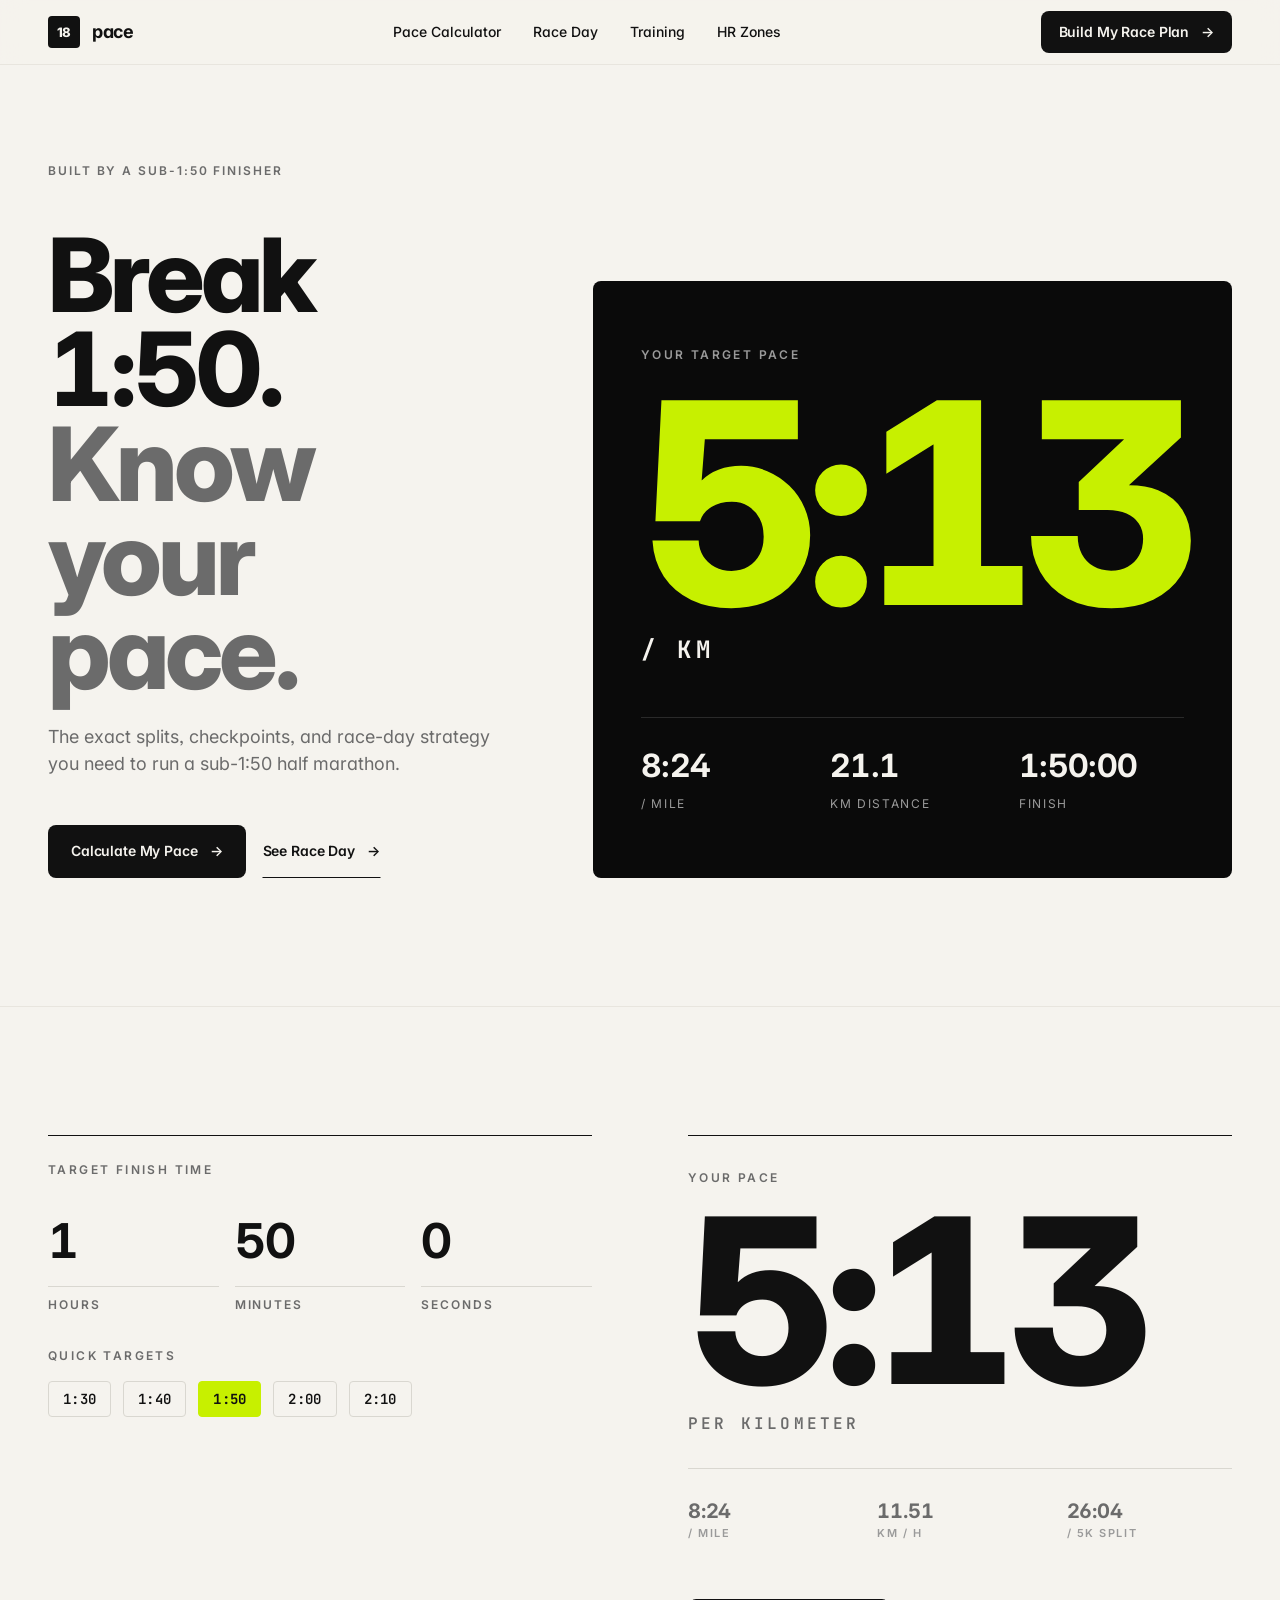
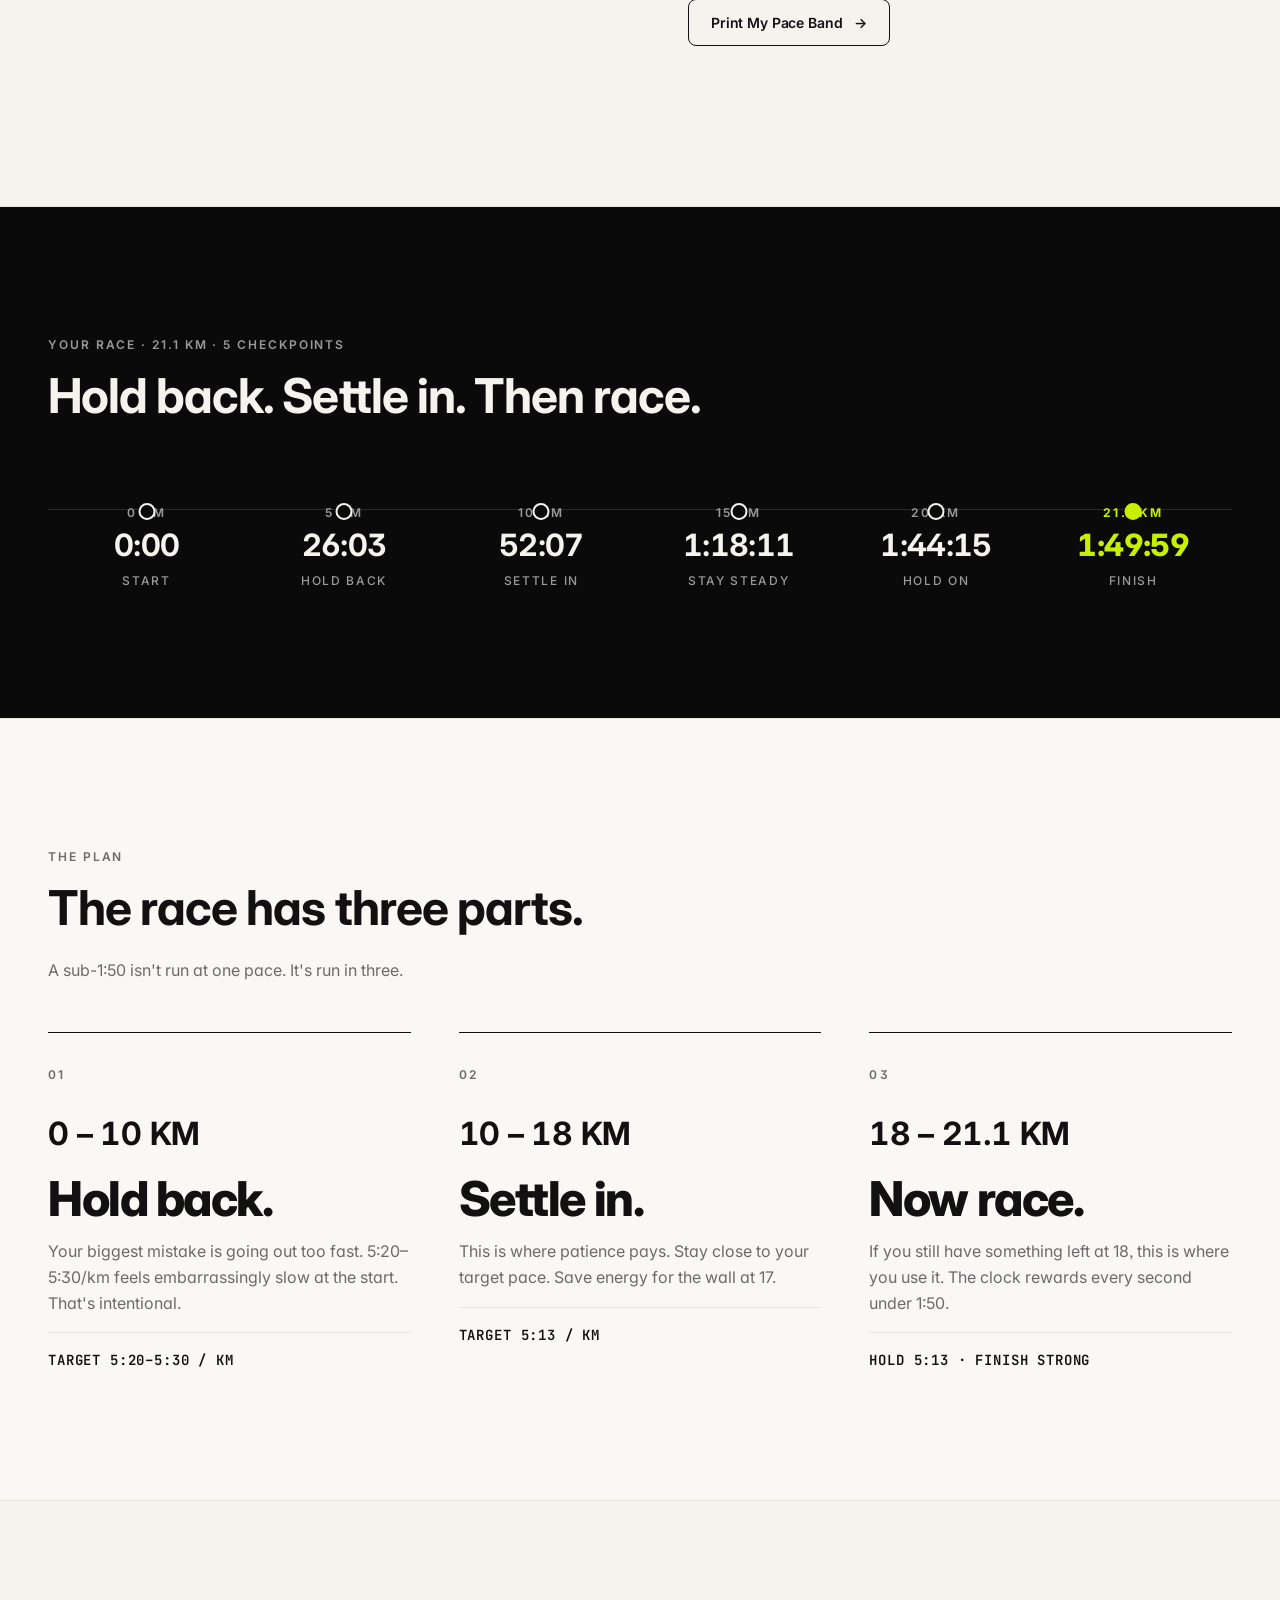
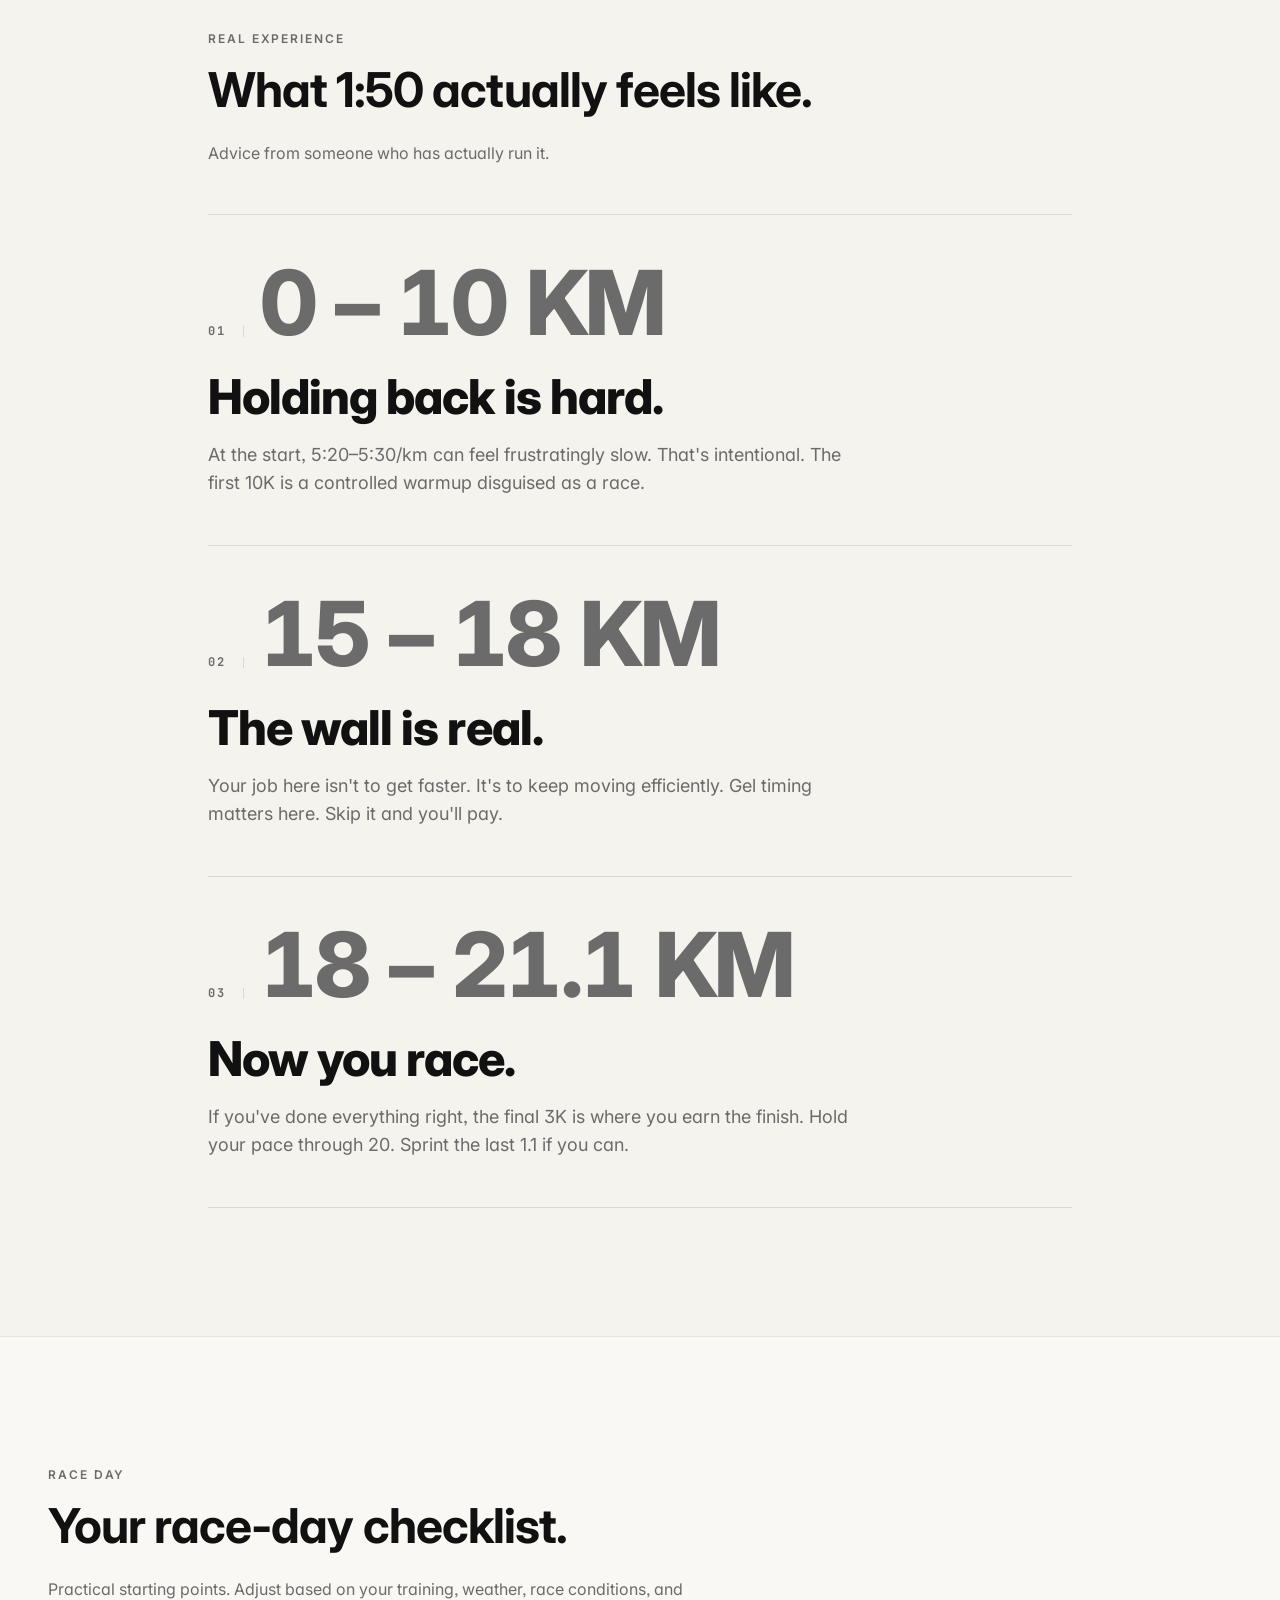
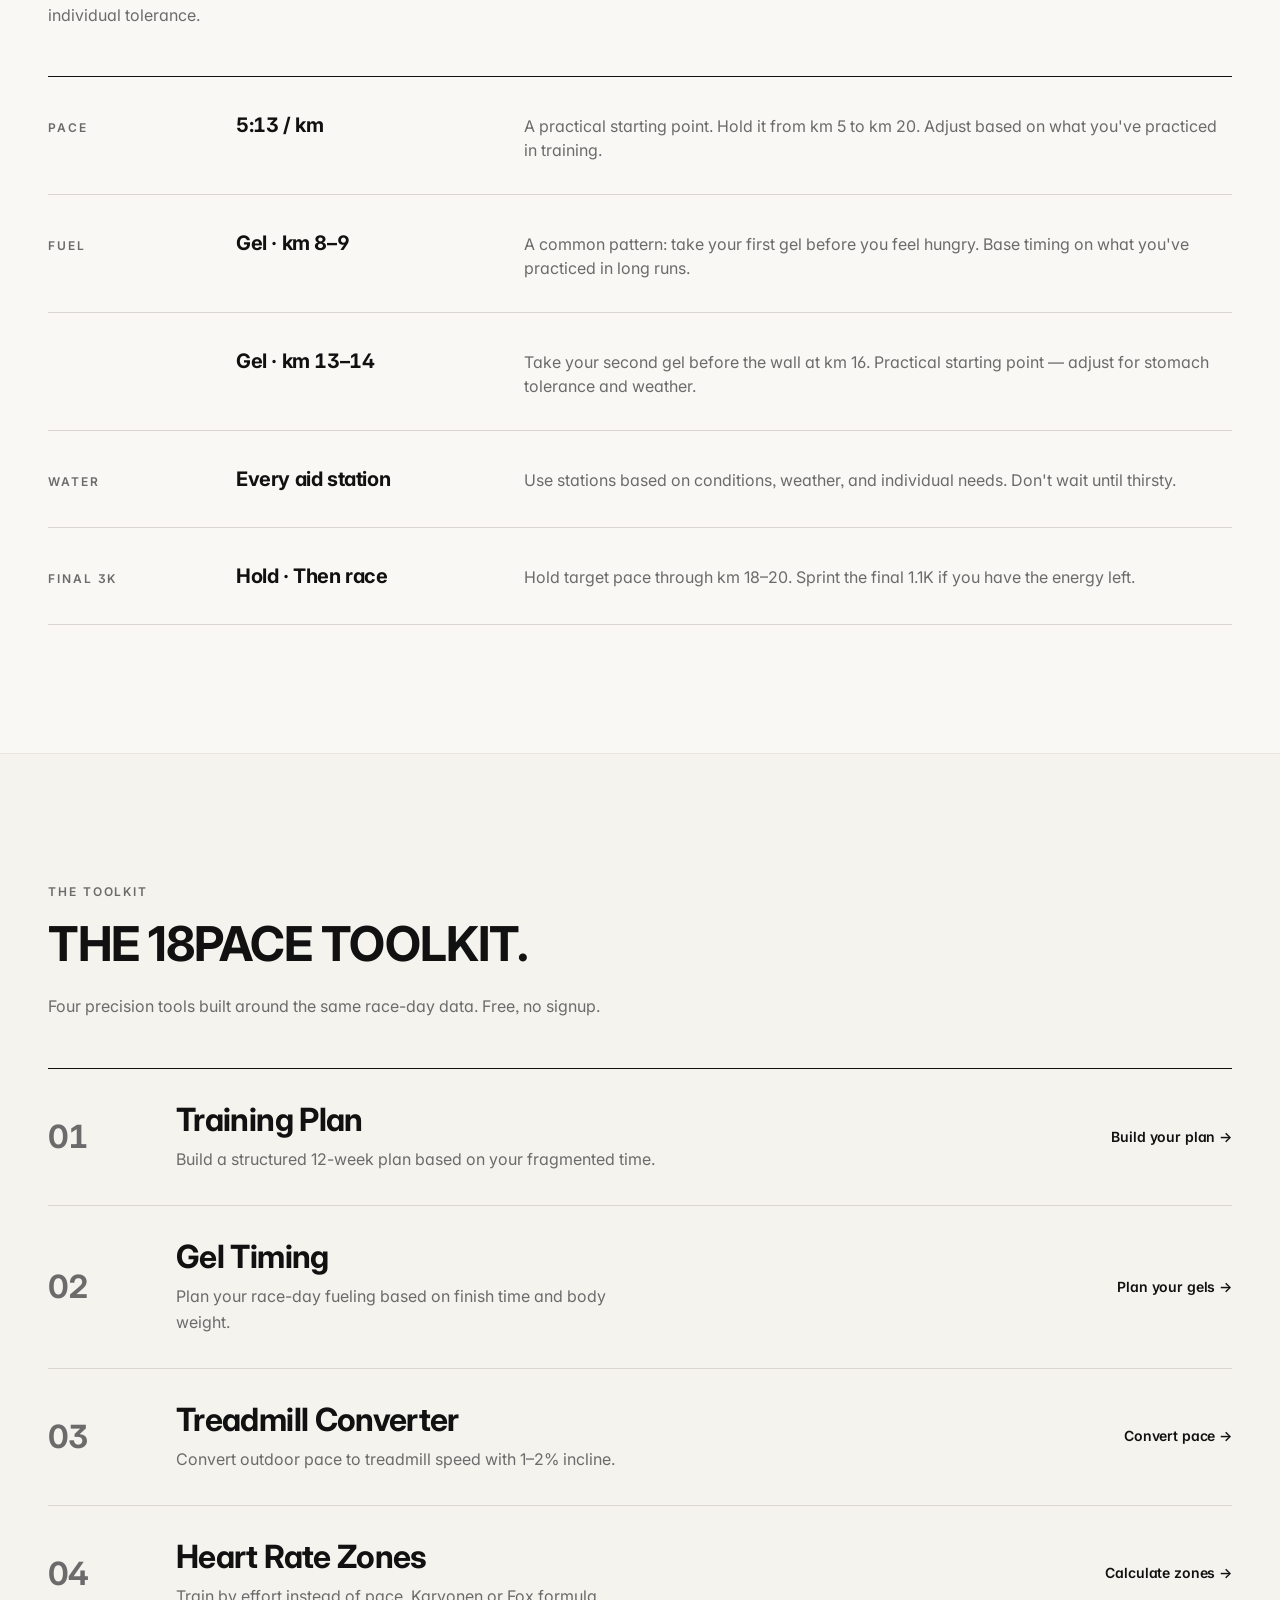
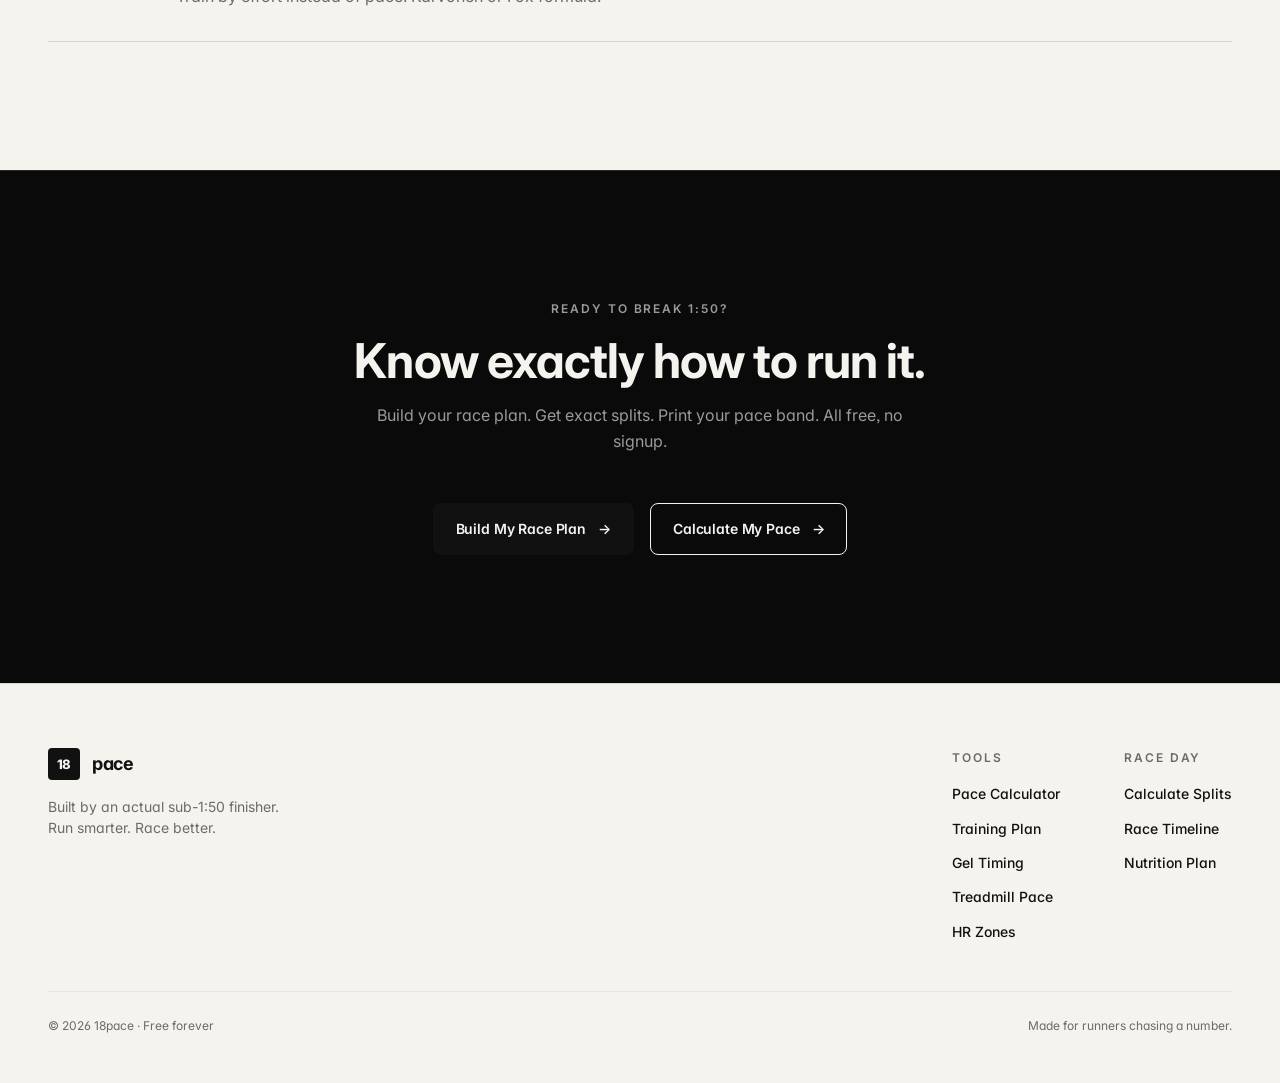
==== commit daca69bf: "V2.2 polish · calculator 5:13 dominant + experience 01/02/03 + credibility Calculator primary pace r" ====
--- a/index.html
+++ b/index.html
@@ -332,19 +332,19 @@
 
             <div class="mt-6">
                 <article class="exp-block">
-                    <div class="exp-block-km">10 KM</div>
+                    <div class="exp-block-km"><span class="exp-block-num">01</span>0 – 10 KM</div>
                     <h3>Holding back is hard.</h3>
                     <p>At the start, 5:20–5:30/km can feel frustratingly slow. That's intentional. The first 10K is a controlled warmup disguised as a race.</p>
                 </article>
 
                 <article class="exp-block">
-                    <div class="exp-block-km">15 – 18 KM</div>
+                    <div class="exp-block-km"><span class="exp-block-num">02</span>15 – 18 KM</div>
                     <h3>The wall is real.</h3>
                     <p>Your job here isn't to get faster. It's to keep moving efficiently. Gel timing matters here. Skip it and you'll pay.</p>
                 </article>
 
                 <article class="exp-block">
-                    <div class="exp-block-km">18 – 21.1 KM</div>
+                    <div class="exp-block-km"><span class="exp-block-num">03</span>18 – 21.1 KM</div>
                     <h3>Now you race.</h3>
                     <p>If you've done everything right, the final 3K is where you earn the finish. Hold your pace through 20. Sprint the last 1.1 if you can.</p>
                 </article>
@@ -365,27 +365,27 @@
                 <div class="raceday-row">
                     <div class="raceday-row-label">Pace</div>
                     <div class="raceday-row-value">5:13 / km</div>
-                    <div class="raceday-row-detail">Hold this from km 5 to km 20. Trust the math, not your legs.</div>
+                    <div class="raceday-row-detail">A practical starting point. Hold it from km 5 to km 20. Adjust based on what you've practiced in training.</div>
                 </div>
                 <div class="raceday-row">
                     <div class="raceday-row-label">Fuel</div>
                     <div class="raceday-row-value">Gel · km 8–9</div>
-                    <div class="raceday-row-detail">Take your first gel before you feel tired. Don't wait for hunger.</div>
+                    <div class="raceday-row-detail">A common pattern: take your first gel before you feel hungry. Base timing on what you've practiced in long runs.</div>
                 </div>
                 <div class="raceday-row">
                     <div class="raceday-row-label"></div>
                     <div class="raceday-row-value">Gel · km 13–14</div>
-                    <div class="raceday-row-detail">Take your second gel right before the wall at km 16. This is critical.</div>
+                    <div class="raceday-row-detail">Take your second gel before the wall at km 16. Practical starting point — adjust for stomach tolerance and weather.</div>
                 </div>
                 <div class="raceday-row">
                     <div class="raceday-row-label">Water</div>
                     <div class="raceday-row-value">Every aid station</div>
-                    <div class="raceday-row-detail">Use stations regularly based on conditions and personal needs. Don't wait until thirsty.</div>
+                    <div class="raceday-row-detail">Use stations based on conditions, weather, and individual needs. Don't wait until thirsty.</div>
                 </div>
                 <div class="raceday-row">
                     <div class="raceday-row-label">Final 3K</div>
                     <div class="raceday-row-value">Hold · Then race</div>
-                    <div class="raceday-row-detail">Hold target pace through km 18–20. Sprint the final 1.1K if you have the energy.</div>
+                    <div class="raceday-row-detail">Hold target pace through km 18–20. Sprint the final 1.1K if you have the energy left.</div>
                 </div>
             </div>
         </div>
--- a/assets/design-system.css
+++ b/assets/design-system.css
@@ -500,7 +500,7 @@
   font-weight: 700;
 }
 
-/* Result panel (V2.1 · reduced card containment) */
+/* Result panel (V2.2 · 5:13 visually dominant) */
 .calc-result {
   padding: var(--space-5) 0;
   background: transparent;
@@ -514,19 +514,19 @@
 }
 
 .calc-result-num {
-  font-size: clamp(64px, 10vw, 120px);
+  font-size: clamp(140px, 18vw, 240px);
   font-weight: 800;
-  letter-spacing: -0.05em;
-  line-height: 0.9;
+  letter-spacing: -0.06em;
+  line-height: 0.85;
   font-variant-numeric: tabular-nums;
   color: var(--color-text);
 }
 
 .calc-result-unit {
-  font-size: var(--text-h4);
-  font-weight: 600;
-  color: var(--color-text-muted);
-  letter-spacing: 0.16em;
+  font-size: var(--text-body);
+  font-weight: 600;
+  color: var(--color-text-muted);
+  letter-spacing: 0.2em;
   text-transform: uppercase;
   font-family: var(--font-mono);
 }
@@ -540,21 +540,22 @@
   border-top: 1px solid var(--color-border);
 }
 .calc-result-item .num {
-  font-size: var(--text-h3);
-  font-weight: 700;
-  letter-spacing: -0.02em;
+  font-size: var(--text-h4);
+  font-weight: 700;
+  letter-spacing: -0.01em;
   font-variant-numeric: tabular-nums;
   display: block;
   line-height: 1;
+  color: var(--color-text-muted);
 }
 .calc-result-item .lbl {
-  font-size: var(--text-tiny);
+  font-size: 11px;
   text-transform: uppercase;
   letter-spacing: 0.14em;
-  color: var(--color-text-muted);
+  color: var(--color-text-subtle);
   font-weight: 600;
   display: block;
-  margin-top: var(--space-1);
+  margin-top: 4px;
 }
 
 .calc-print {
@@ -859,12 +860,27 @@
 .exp-block:last-child { border-bottom: 1px solid var(--color-border); }
 
 .exp-block-km {
-  font-size: var(--text-display-sm);
+  font-size: clamp(48px, 7vw, 96px);
   font-weight: 800;
   letter-spacing: -0.04em;
   line-height: 0.9;
   font-variant-numeric: tabular-nums;
   margin-bottom: var(--space-4);
+  color: var(--color-text-muted);
+}
+
+.exp-block-num {
+  display: inline-block;
+  font-size: var(--text-tiny);
+  font-weight: 700;
+  text-transform: uppercase;
+  letter-spacing: 0.2em;
+  color: var(--color-text-muted);
+  margin-right: var(--space-3);
+  padding-right: var(--space-3);
+  border-right: 1px solid var(--color-border);
+  font-family: var(--font-mono);
+  font-variant-numeric: tabular-nums;
 }
 
 .exp-block h3 {
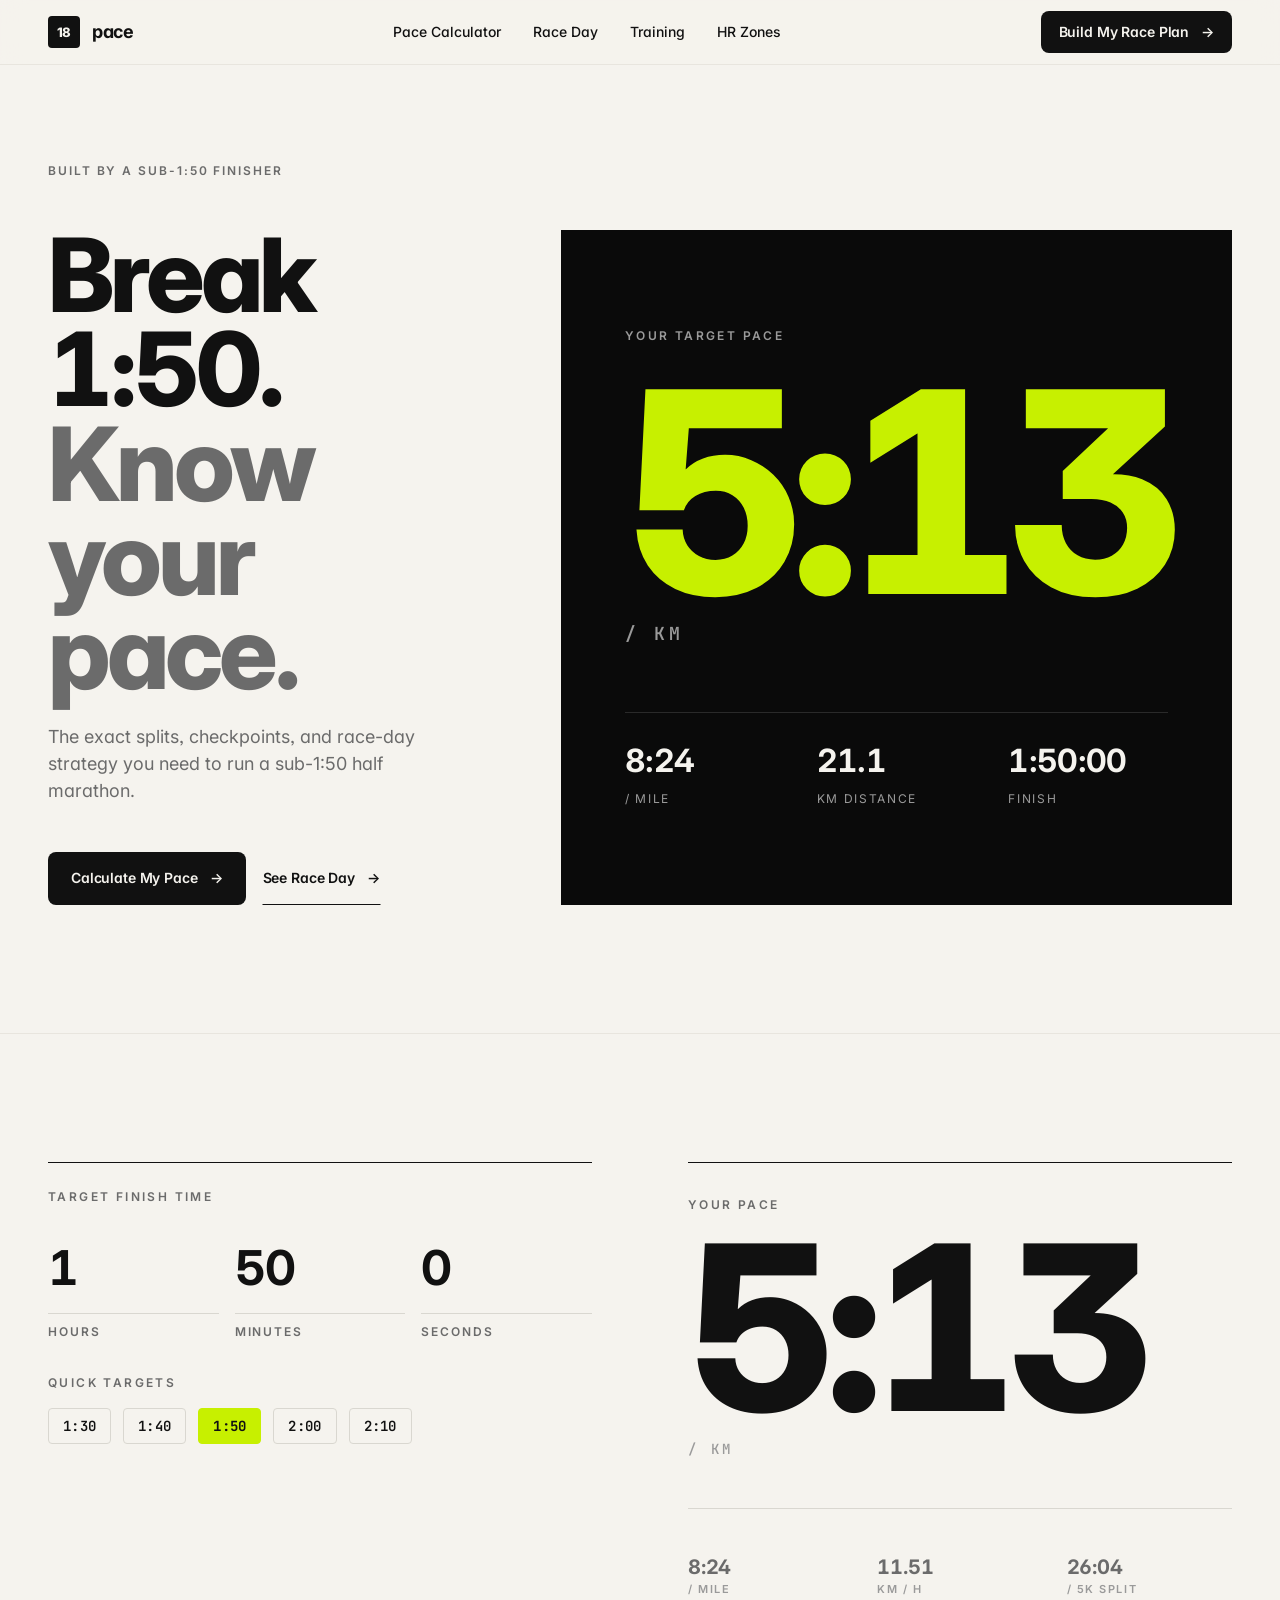
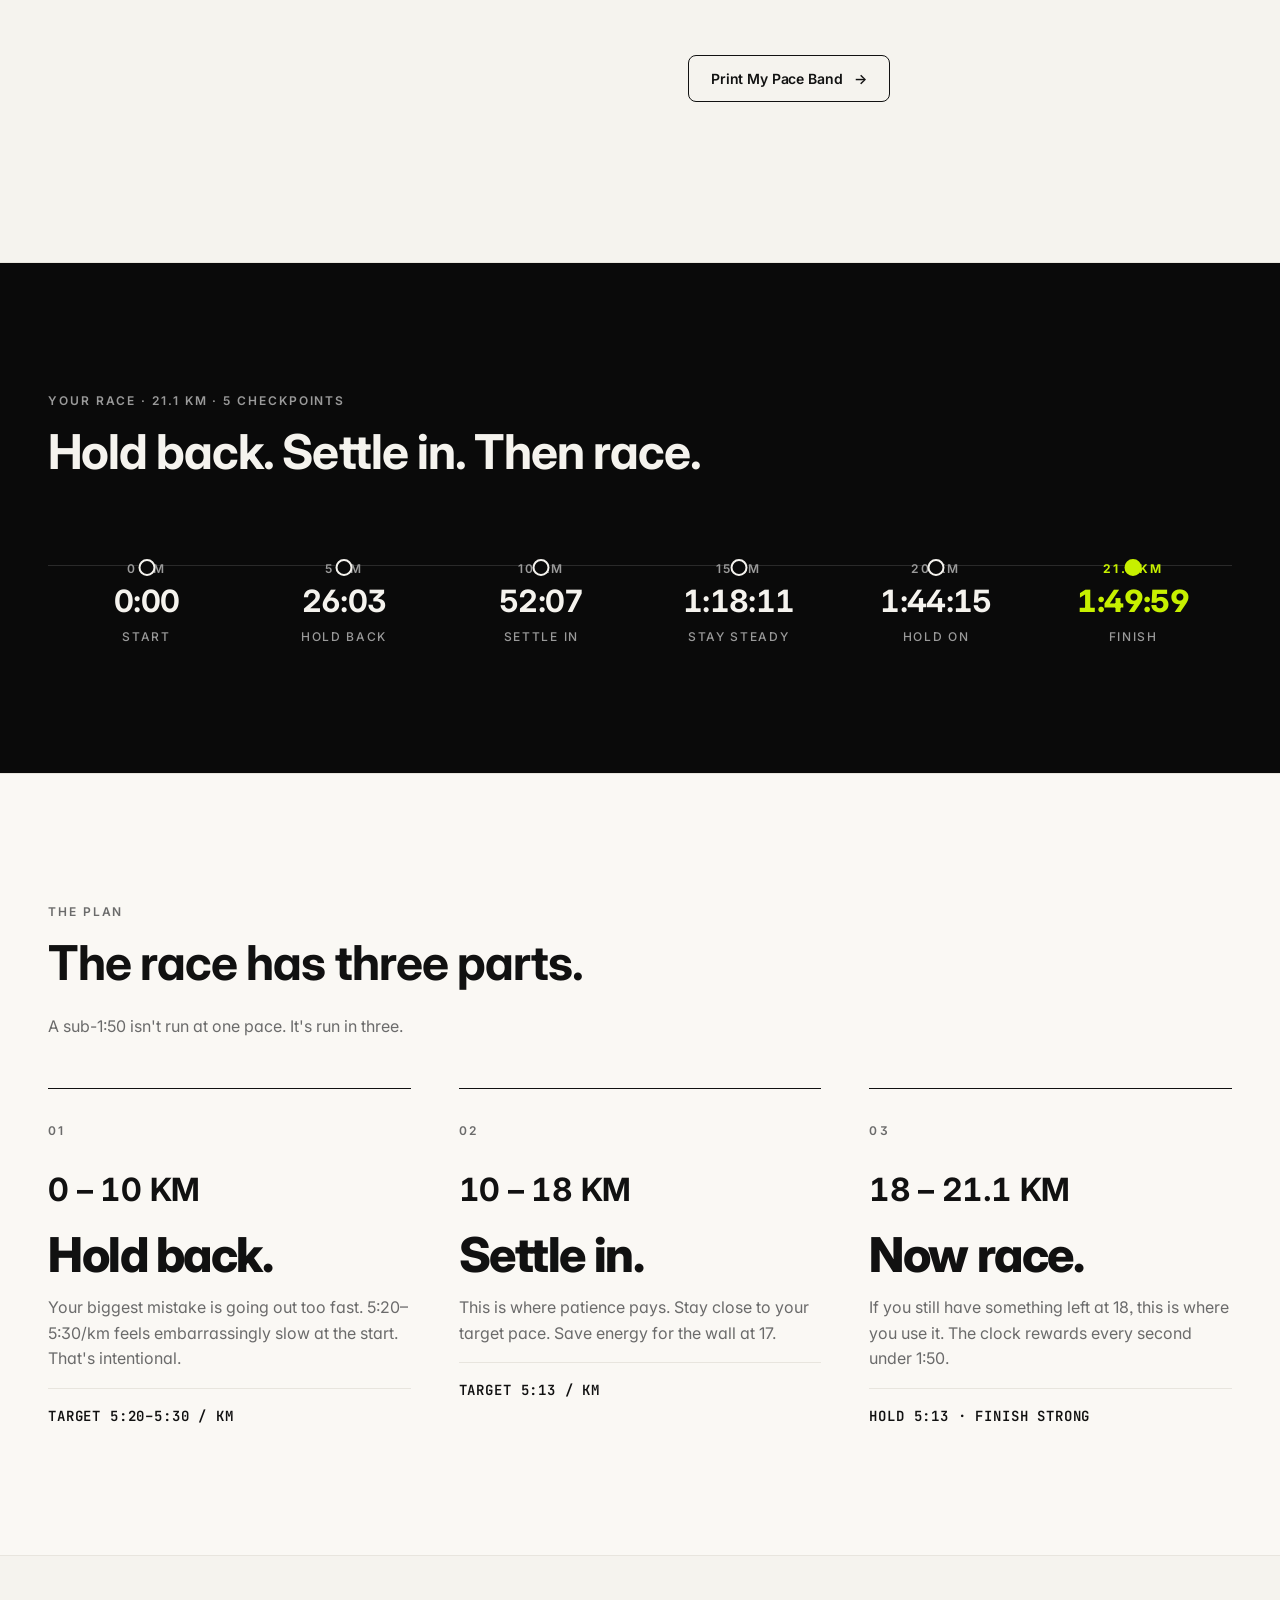
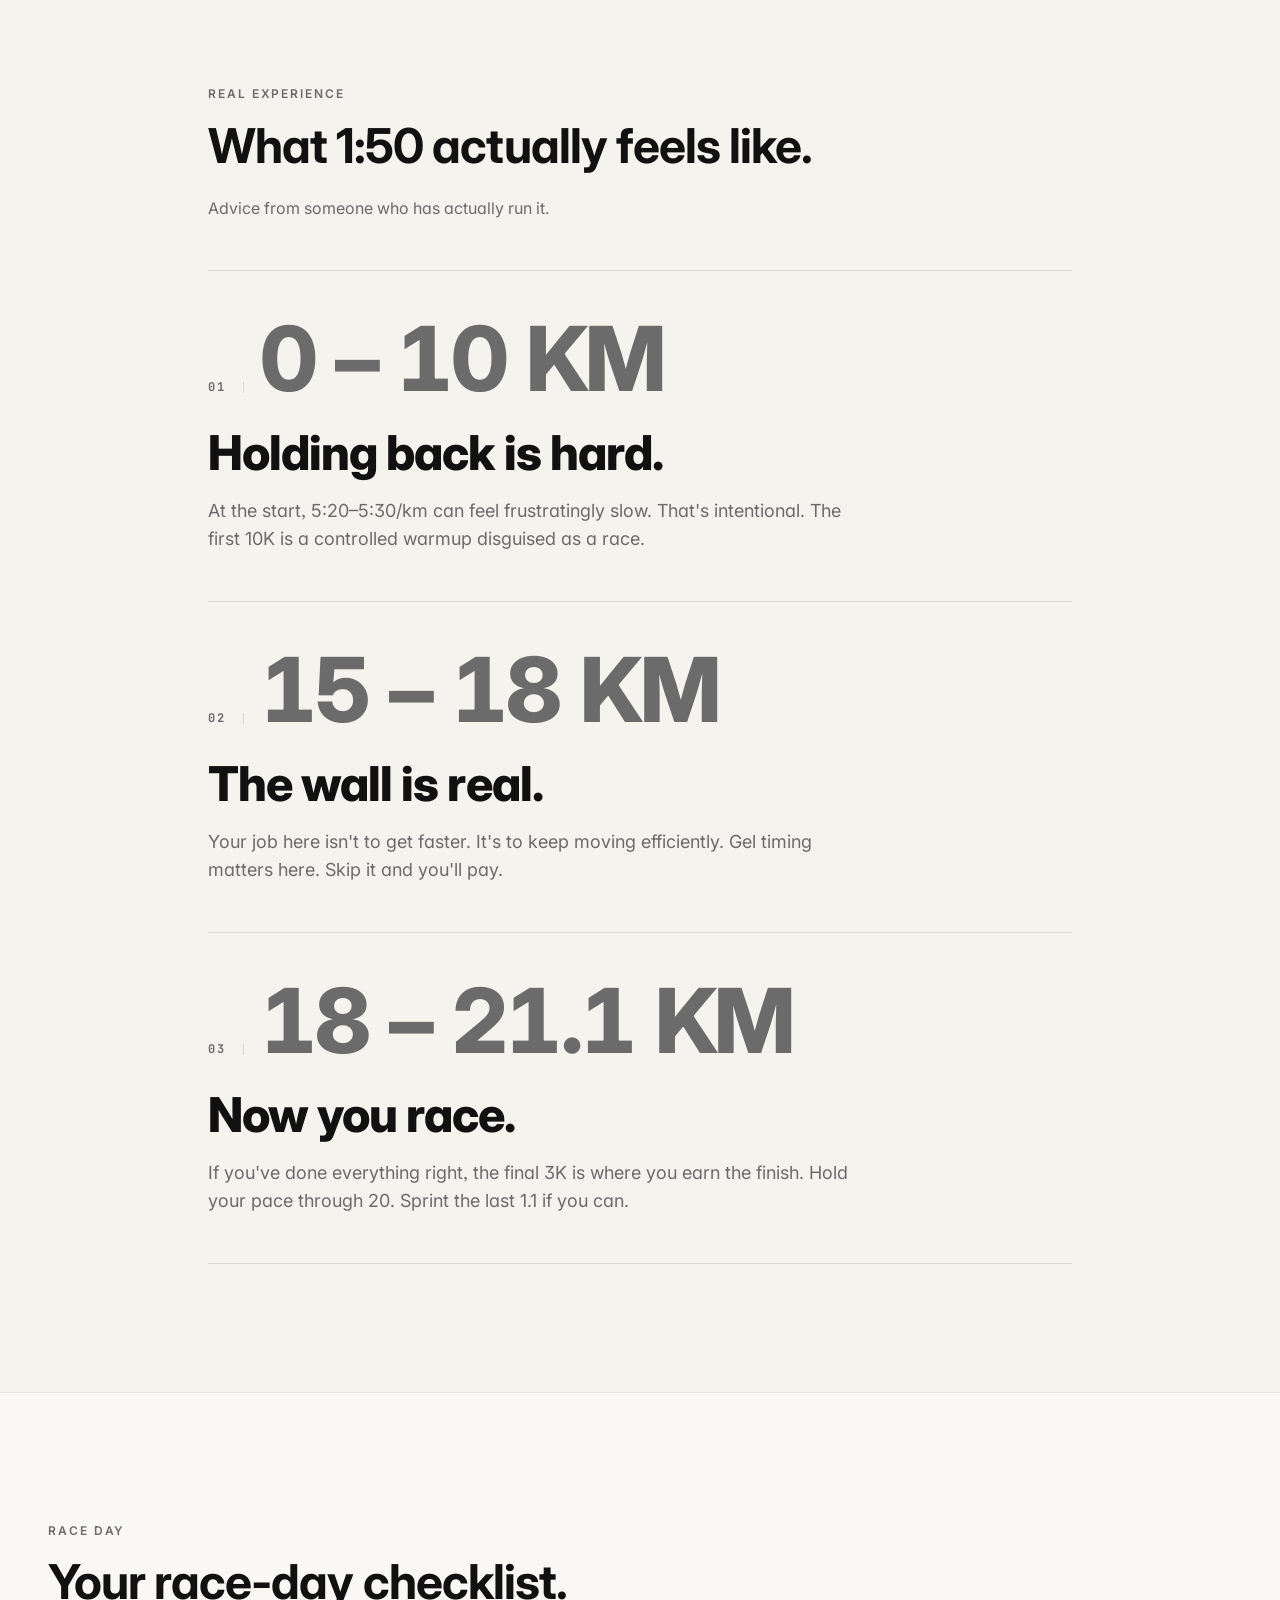
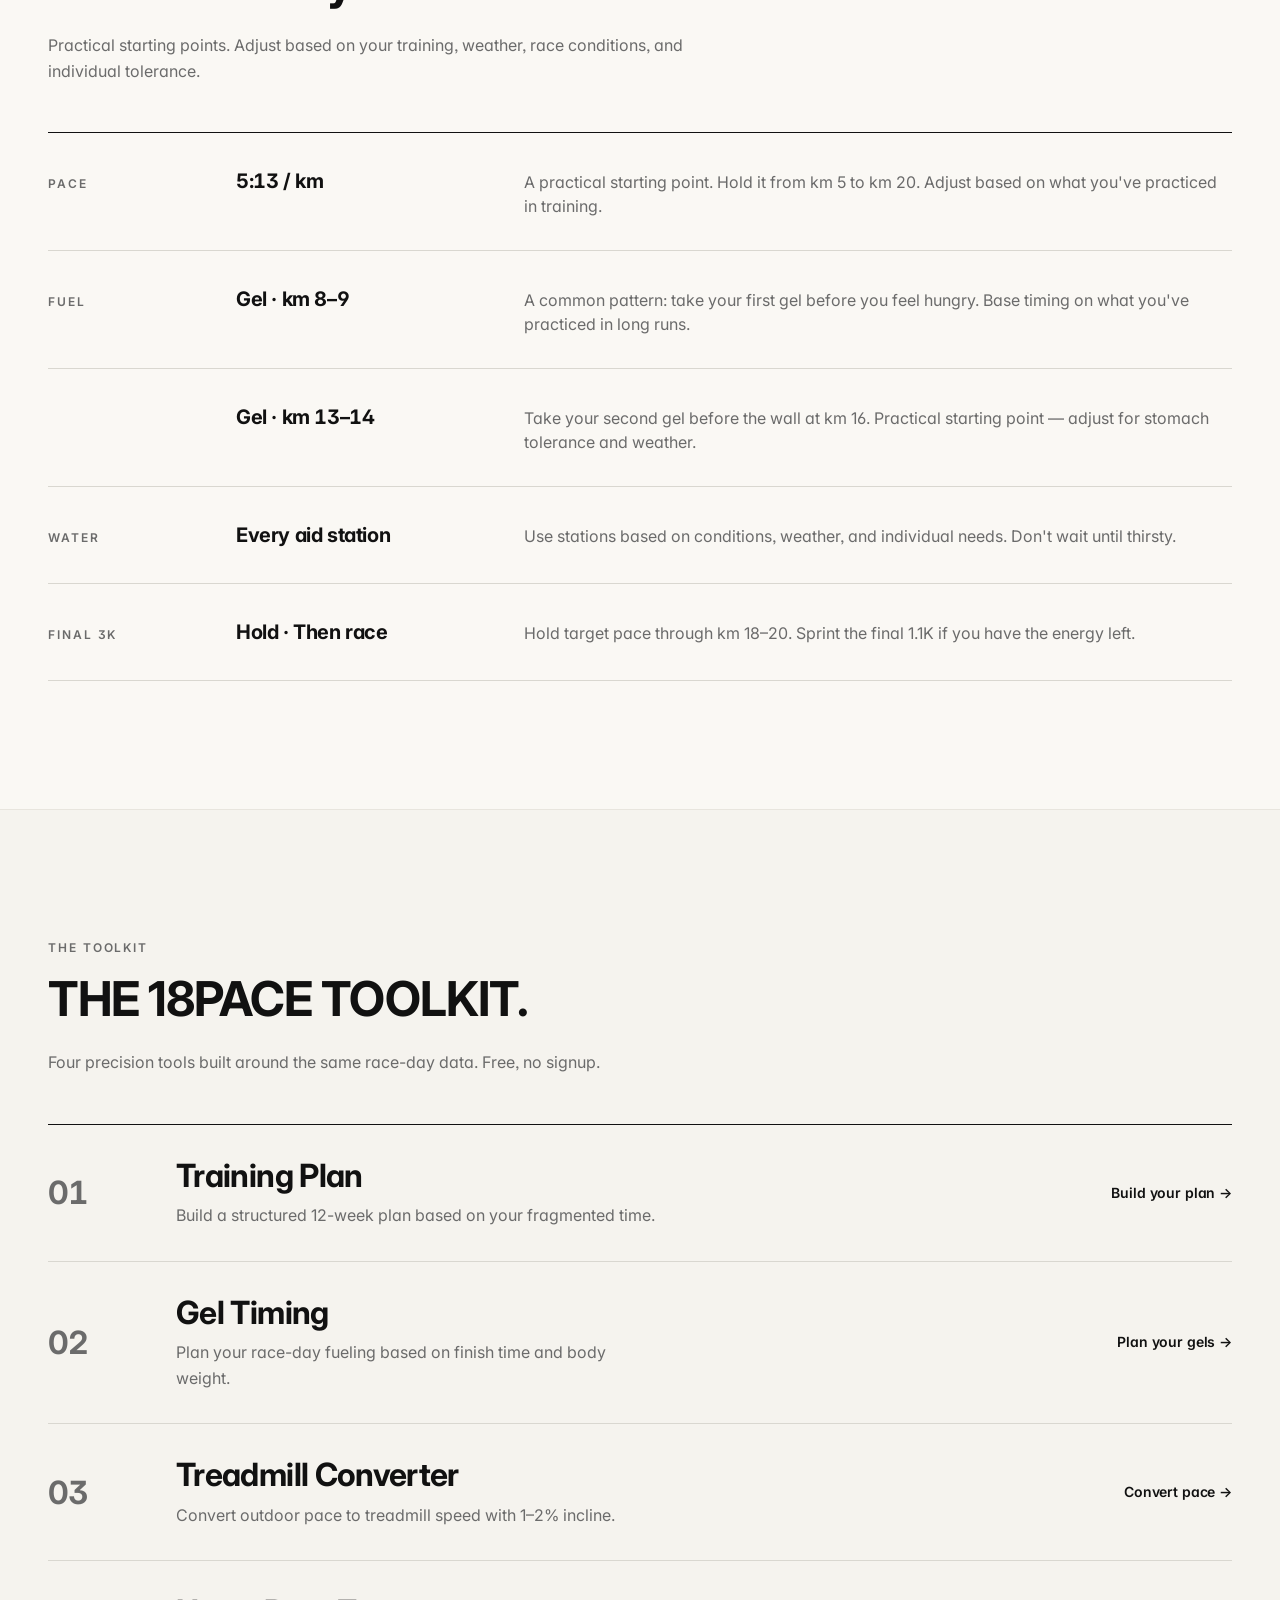
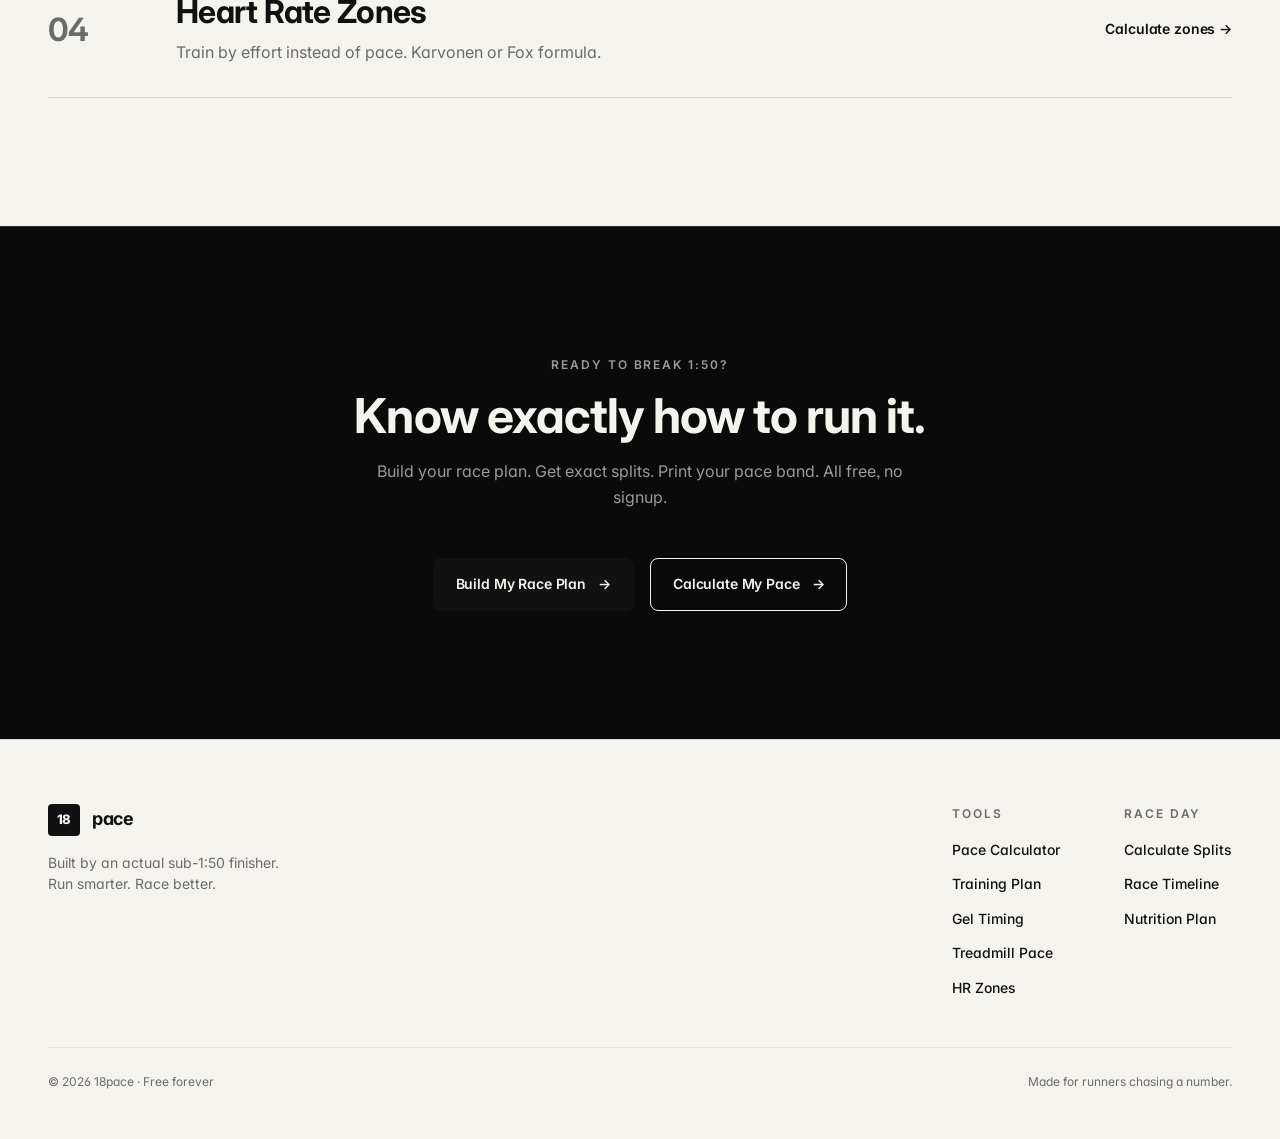
==== commit ef021a9e: "V2.2 precision polish · race-data panel + input affordance + unit restraint Hero pace panel: border-" ====
--- a/index.html
+++ b/index.html
@@ -214,7 +214,7 @@
                     <p class="calc-label">Your pace</p>
                     <div class="calc-result-main">
                         <span class="calc-result-num" id="pace-km">5:13</span>
-                        <span class="calc-result-unit">per kilometer</span>
+                        <span class="calc-result-unit">/ KM</span>
                     </div>
                     <div class="calc-result-grid">
                         <div class="calc-result-item">
--- a/assets/design-system.css
+++ b/assets/design-system.css
@@ -341,12 +341,12 @@
   border-radius: 50%;
 }
 
-/* Hero big number panel (right column on desktop · V2.1 polished) */
+/* Hero big number panel (right column on desktop · V2.2 race-data panel) */
 .hero-pace-panel {
   background: var(--color-bg-deep);
   color: var(--color-text-inverted);
-  padding: var(--space-7) var(--space-6);
-  border-radius: var(--radius-2);
+  padding: var(--space-8) var(--space-7);
+  border-radius: 0;
   position: relative;
 }
 
@@ -355,7 +355,7 @@
   text-transform: uppercase;
   letter-spacing: 0.2em;
   color: var(--color-text-subtle);
-  margin-bottom: var(--space-4);
+  margin-bottom: var(--space-5);
   font-weight: 600;
 }
 
@@ -369,20 +369,19 @@
 }
 
 .hero-pace-unit {
-  font-size: clamp(18px, 2vw, 24px);
-  font-weight: 700;
-  letter-spacing: 0.18em;
-  color: var(--color-text-inverted);
+  font-size: clamp(15px, 1.6vw, 18px);
+  font-weight: 600;
+  letter-spacing: 0.2em;
+  color: var(--color-text-subtle);
   margin-top: var(--space-2);
-  text-transform: uppercase;
   font-family: var(--font-mono);
 }
 
 .hero-pace-secondary {
   display: grid;
   grid-template-columns: repeat(3, 1fr);
-  gap: var(--space-4);
-  margin-top: var(--space-6);
+  gap: var(--space-5);
+  margin-top: var(--space-7);
   padding-top: var(--space-5);
   border-top: 1px solid var(--color-border-inverted);
 }
@@ -459,11 +458,21 @@
   letter-spacing: -0.02em;
   color: var(--color-text);
   font-variant-numeric: tabular-nums;
-  transition: border-color 150ms ease;
+  caret-color: var(--color-text);
+  transition: border-color 200ms ease, color 150ms ease;
+  cursor: text;
+  border-radius: 0;
+  -webkit-appearance: none;
+  appearance: none;
+}
+.calc-field input:hover {
+  border-bottom-color: var(--color-text-muted);
 }
 .calc-field input:focus {
   outline: none;
   border-bottom-color: var(--color-text);
+  border-bottom-width: 2px;
+  padding-bottom: calc(var(--space-3) - 1px);
 }
 .calc-field-unit {
   font-size: var(--text-tiny);
@@ -523,11 +532,10 @@
 }
 
 .calc-result-unit {
-  font-size: var(--text-body);
-  font-weight: 600;
-  color: var(--color-text-muted);
-  letter-spacing: 0.2em;
-  text-transform: uppercase;
+  font-size: var(--text-small);
+  font-weight: 500;
+  color: var(--color-text-subtle);
+  letter-spacing: 0.24em;
   font-family: var(--font-mono);
 }
 
@@ -535,8 +543,8 @@
   display: grid;
   grid-template-columns: repeat(3, 1fr);
   gap: var(--space-4);
-  padding-top: var(--space-5);
-  margin-top: var(--space-5);
+  padding-top: var(--space-6);
+  margin-top: var(--space-6);
   border-top: 1px solid var(--color-border);
 }
 .calc-result-item .num {
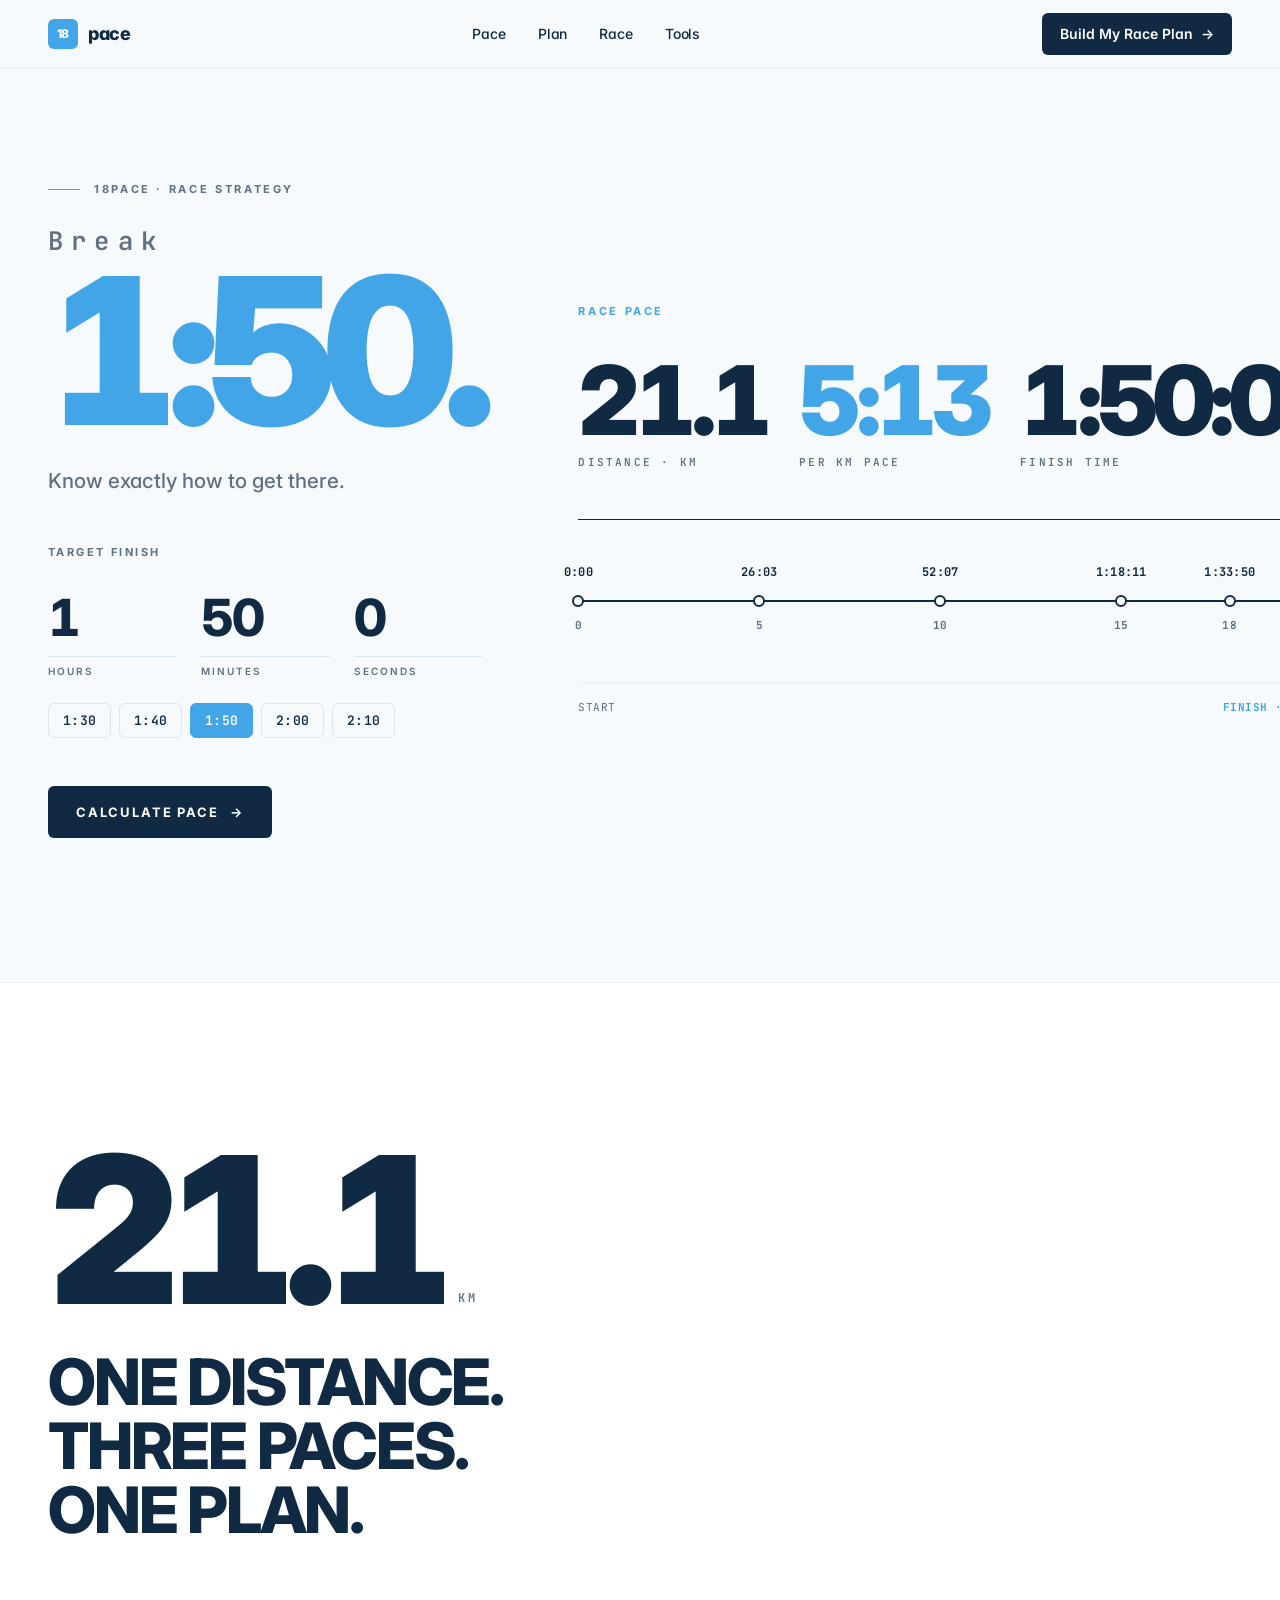
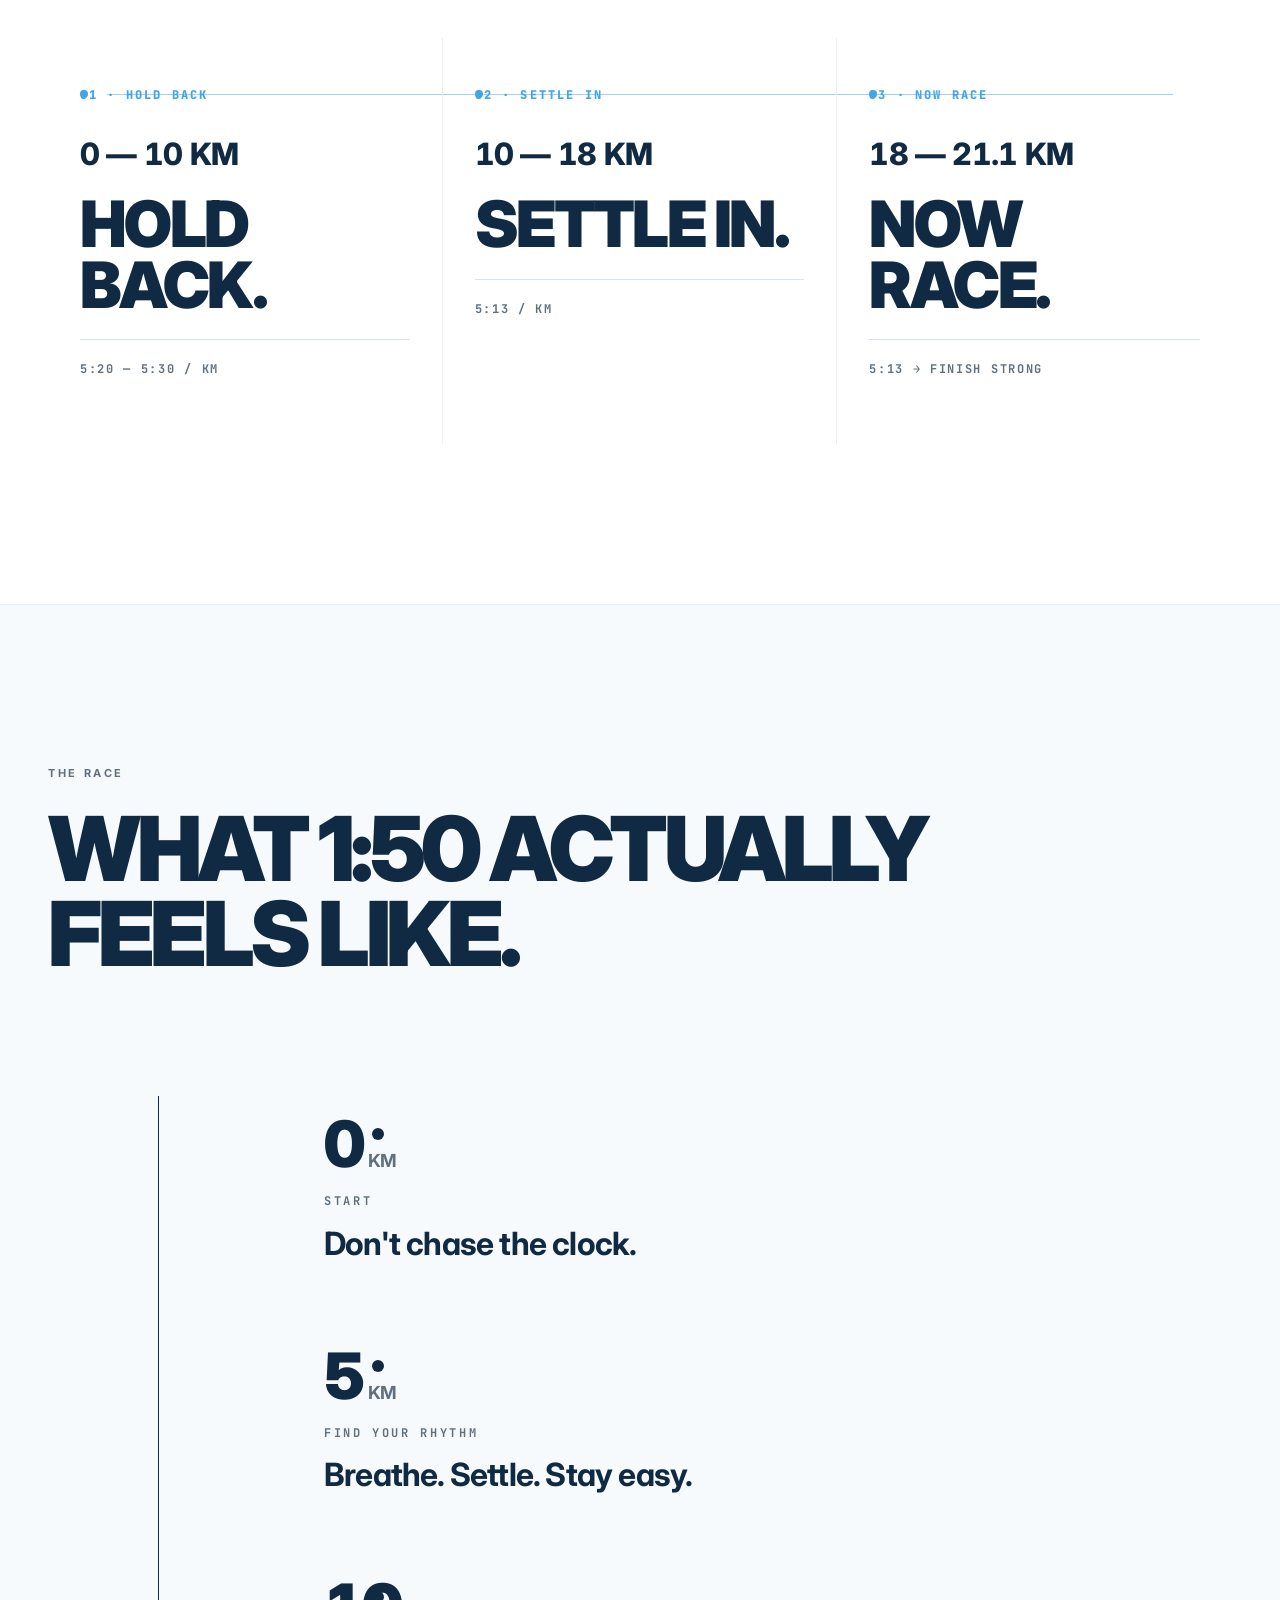
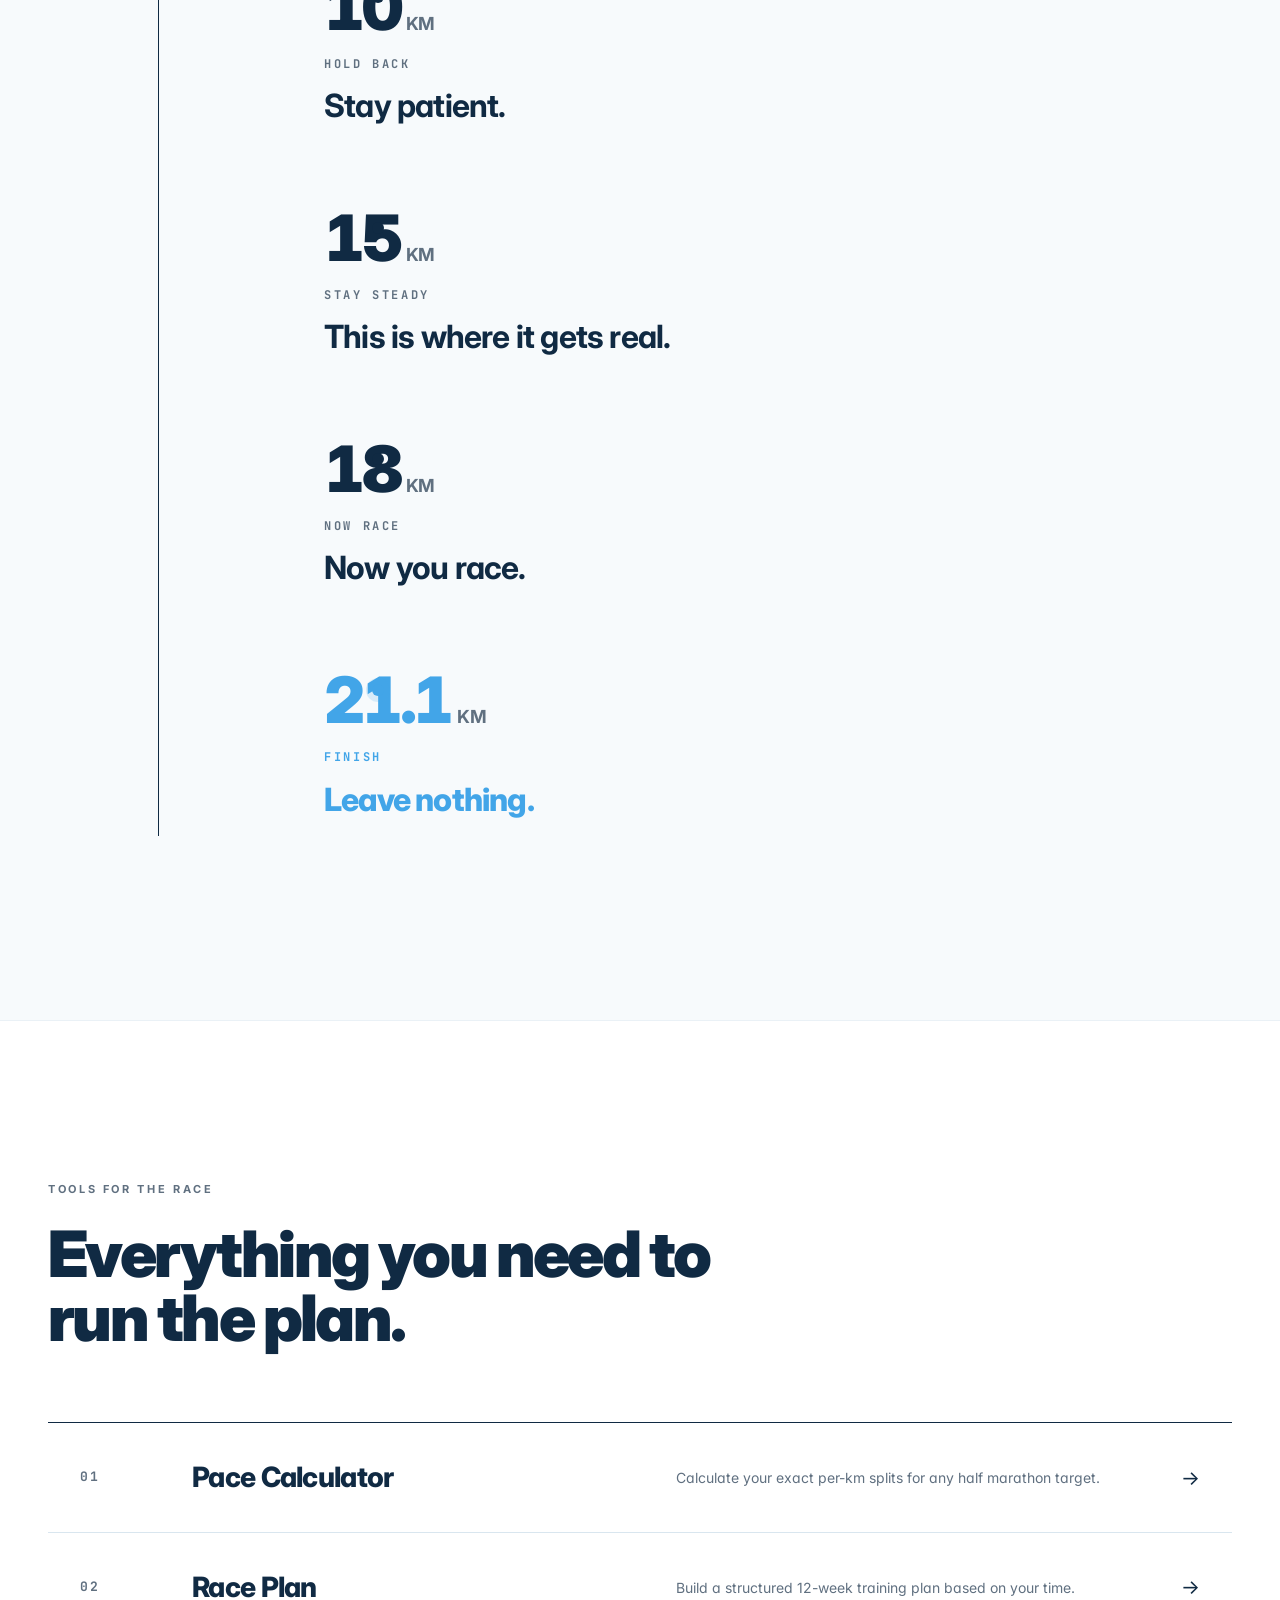
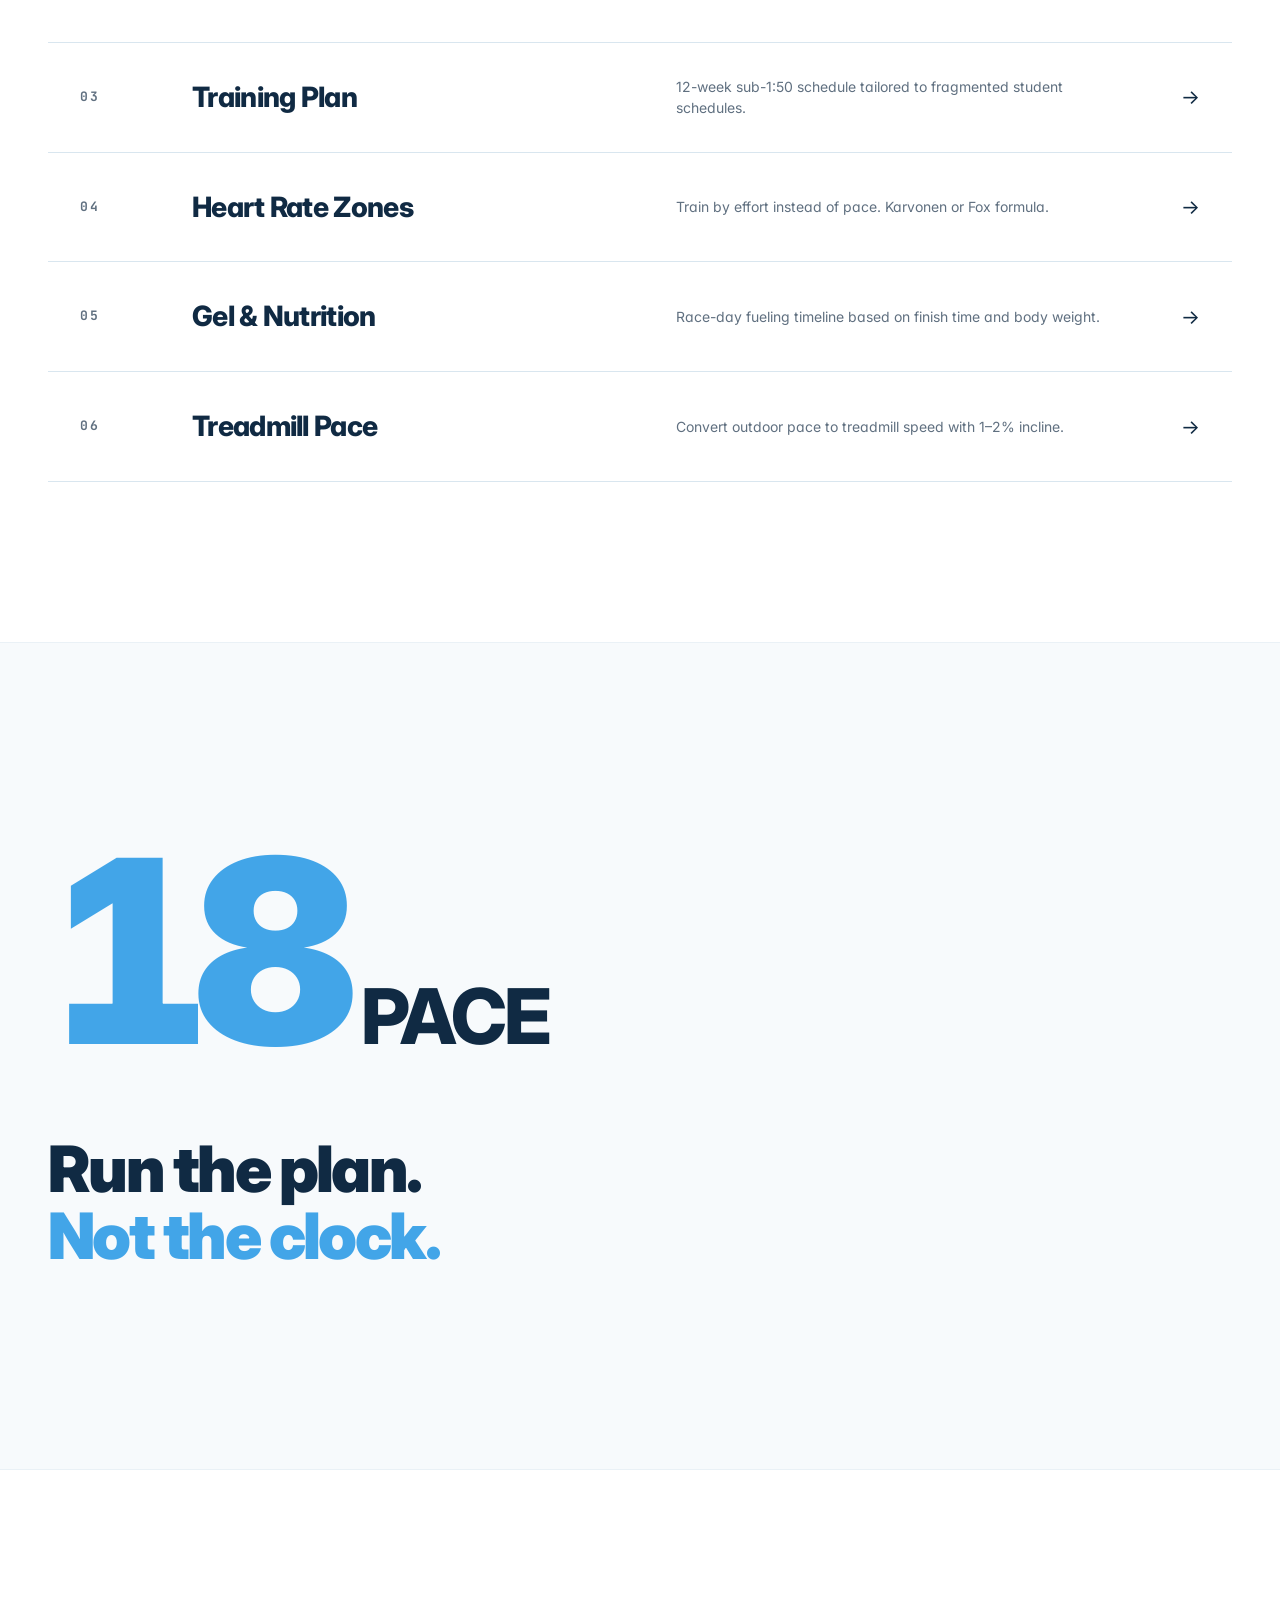
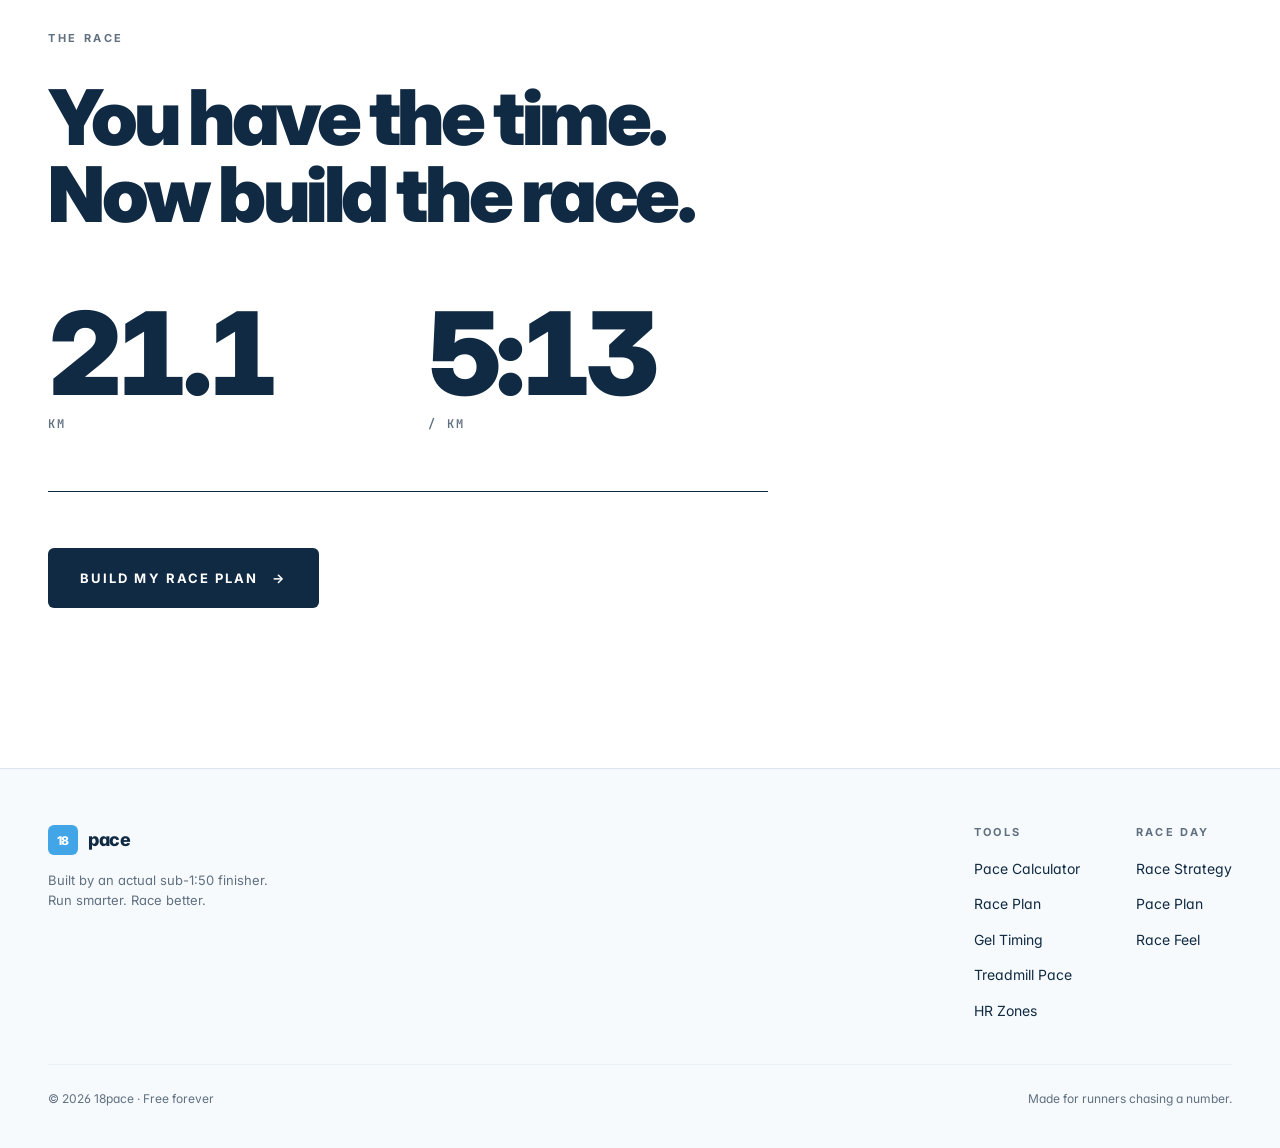
==== commit 050f8c67: "feat: V4 race strategy redesign · PACE → PLAN → RACE · editorial · mobile polished" ====
--- a/index.html
+++ b/index.html
@@ -72,435 +72,1411 @@
     }
     </script>
 
-    <!-- Design System -->
+    <!-- Design System (shared · do not edit for V4) -->
     <link rel="stylesheet" href="/assets/design-system.css">
 
     <!-- Inter Font -->
     <link rel="preconnect" href="https://fonts.googleapis.com">
     <link rel="preconnect" href="https://fonts.gstatic.com" crossorigin>
-    <link href="https://fonts.googleapis.com/css2?family=Inter:wght@400;500;600;700;800&family=JetBrains+Mono:wght@500;600&display=swap" rel="stylesheet">
+    <link href="https://fonts.googleapis.com/css2?family=Inter:wght@400;500;600;700;800;900&family=JetBrains+Mono:wght@500;600&display=swap" rel="stylesheet">
+
+    <!-- ============================================== -->
+    <!-- V4 OVERRIDES · index.html only                -->
+    <!-- Race Strategy · editorial · athletic · calm   -->
+    <!-- PACE → PLAN → RACE                            -->
+    <!-- ============================================== -->
+    <style>
+    :root {
+      --color-bg: #F7FAFC;
+      --color-bg-elevated: #EAF6FD;
+      --color-bg-deep: #102A43;
+      --color-text: #102A43;
+      --color-text-muted: #607080;
+      --color-text-subtle: #92A4B2;
+      --color-text-inverted: #FFFFFF;
+      --color-dark: #102A43;
+      --color-accent: #42A5E8;
+      --color-accent-hover: #2C8FCC;
+      --color-border: #D9E6EF;
+      --color-border-subtle: #EAF1F6;
+    }
+
+    /* =================================================== */
+    /* 01 · NAV                                           */
+    /* =================================================== */
+    .v4-nav {
+      position: sticky;
+      top: 0;
+      z-index: 50;
+      background: rgba(247, 250, 252, 0.85);
+      backdrop-filter: saturate(180%) blur(14px);
+      -webkit-backdrop-filter: saturate(180%) blur(14px);
+      border-bottom: 1px solid var(--color-border-subtle);
+    }
+    .v4-nav-inner {
+      display: flex;
+      align-items: center;
+      justify-content: space-between;
+      height: 68px;
+    }
+    .v4-nav-logo {
+      display: inline-flex;
+      align-items: center;
+      gap: 10px;
+      font-weight: 800;
+      font-size: 18px;
+      letter-spacing: -0.02em;
+      color: var(--color-text);
+    }
+    .v4-nav-logo-mark {
+      display: inline-flex;
+      align-items: center;
+      justify-content: center;
+      width: 30px;
+      height: 30px;
+      background: var(--color-accent);
+      color: #FFFFFF;
+      font-size: 12px;
+      font-weight: 800;
+      border-radius: 6px;
+    }
+    .v4-nav-links {
+      display: none;
+      gap: 32px;
+    }
+    @media (min-width: 900px) { .v4-nav-links { display: flex; } }
+    .v4-nav-link {
+      font-size: 14px;
+      font-weight: 500;
+      color: var(--color-text);
+      letter-spacing: -0.01em;
+      transition: color 180ms ease;
+    }
+    .v4-nav-link:hover { color: var(--color-accent); }
+    .v4-nav-cta {
+      display: inline-flex;
+      align-items: center;
+      gap: 8px;
+      padding: 10px 18px;
+      background: var(--color-text);
+      color: #FFFFFF;
+      font-size: 14px;
+      font-weight: 600;
+      border-radius: 6px;
+      transition: background 180ms ease;
+    }
+    .v4-nav-cta:hover { background: var(--color-accent); }
+    .v4-nav-mobile {
+      display: flex;
+      width: 40px;
+      height: 40px;
+      align-items: center;
+      justify-content: center;
+    }
+    @media (min-width: 900px) { .v4-nav-mobile { display: none; } }
+    .v4-nav-mobile-menu {
+      display: none;
+      position: fixed;
+      top: 68px;
+      left: 0;
+      right: 0;
+      background: #FFFFFF;
+      border-bottom: 1px solid var(--color-border);
+      padding: 24px;
+      flex-direction: column;
+      gap: 16px;
+      z-index: 49;
+    }
+    .v4-nav-mobile-menu.is-open { display: flex; }
+    @media (min-width: 900px) { .v4-nav-mobile-menu, .v4-nav-mobile-menu.is-open { display: none !important; } }
+
+    /* =================================================== */
+    /* 02 · HERO · PACE                                   */
+    /* =================================================== */
+    .v4-hero {
+      padding: 72px 0 96px;
+      background: var(--color-bg);
+    }
+    @media (min-width: 1024px) {
+      .v4-hero { padding: 112px 0 144px; }
+    }
+    .v4-hero-grid {
+      display: grid;
+      grid-template-columns: 1fr;
+      gap: 72px;
+      align-items: start;
+    }
+    @media (min-width: 1024px) {
+      .v4-hero-grid { grid-template-columns: 1.05fr 1fr; gap: 96px; align-items: center; }
+    }
+
+    .v4-hero-eyebrow {
+      font-size: 11px;
+      font-weight: 700;
+      text-transform: uppercase;
+      letter-spacing: 0.24em;
+      color: var(--color-text-muted);
+      margin-bottom: 32px;
+      display: flex;
+      align-items: center;
+      gap: 14px;
+    }
+    .v4-hero-eyebrow::before {
+      content: '';
+      width: 32px;
+      height: 1px;
+      background: var(--color-accent);
+    }
+    .v4-hero-headline {
+      font-weight: 900;
+      letter-spacing: -0.06em;
+      line-height: 0.85;
+      color: var(--color-text);
+      margin: 0 0 28px;
+    }
+    .v4-hero-headline-prefix {
+      display: block;
+      font-size: clamp(20px, 2vw, 28px);
+      font-weight: 600;
+      letter-spacing: 0.32em;
+      color: var(--color-text-muted);
+      margin-bottom: 12px;
+      font-family: var(--font-mono);
+    }
+    .v4-hero-headline-time {
+      display: block;
+      font-size: clamp(96px, 16vw, 224px);
+      font-weight: 900;
+      color: var(--color-accent);
+      font-variant-numeric: tabular-nums;
+      letter-spacing: -0.07em;
+    }
+    .v4-hero-sub {
+      font-size: clamp(18px, 1.6vw, 22px);
+      color: var(--color-text-muted);
+      line-height: 1.45;
+      max-width: 480px;
+      margin: 0 0 48px;
+      font-weight: 500;
+    }
+
+    /* Hero calculator · minimal */
+    .v4-hero-calc-label {
+      font-size: 11px;
+      font-weight: 700;
+      text-transform: uppercase;
+      letter-spacing: 0.22em;
+      color: var(--color-text-muted);
+      margin-bottom: 16px;
+      display: block;
+    }
+    .v4-hero-calc-inputs {
+      display: grid;
+      grid-template-columns: 1fr 1fr 1fr;
+      gap: 24px;
+      margin-bottom: 24px;
+      max-width: 480px;
+    }
+    .v4-hero-calc-field {
+      display: flex;
+      flex-direction: column;
+      gap: 6px;
+    }
+    .v4-hero-calc-field input {
+      width: 100%;
+      background: transparent;
+      border: none;
+      border-bottom: 1px solid var(--color-border);
+      padding: 8px 0;
+      font-family: inherit;
+      font-size: clamp(36px, 4vw, 56px);
+      font-weight: 800;
+      letter-spacing: -0.04em;
+      color: var(--color-text);
+      font-variant-numeric: tabular-nums;
+      caret-color: var(--color-accent);
+      outline: none;
+      -webkit-appearance: none;
+      appearance: none;
+    }
+    .v4-hero-calc-field input:focus {
+      border-bottom-color: var(--color-accent);
+    }
+    .v4-hero-calc-field-unit {
+      font-size: 10px;
+      text-transform: uppercase;
+      letter-spacing: 0.2em;
+      color: var(--color-text-muted);
+      font-weight: 600;
+    }
+    .v4-hero-calc-quick {
+      display: flex;
+      flex-wrap: wrap;
+      gap: 8px;
+      margin-bottom: 48px;
+    }
+    .v4-hero-calc-quick button {
+      padding: 8px 14px;
+      font-family: var(--font-mono);
+      font-size: 13px;
+      font-weight: 600;
+      border: 1px solid var(--color-border);
+      border-radius: 6px;
+      background: transparent;
+      color: var(--color-text);
+      font-variant-numeric: tabular-nums;
+      letter-spacing: 0.02em;
+      transition: all 180ms ease;
+      cursor: pointer;
+    }
+    .v4-hero-calc-quick button:hover {
+      border-color: var(--color-accent);
+      color: var(--color-accent);
+    }
+    .v4-hero-calc-quick button.is-active {
+      background: var(--color-accent);
+      color: #FFFFFF;
+      border-color: var(--color-accent);
+    }
+    .v4-hero-cta {
+      display: inline-flex;
+      align-items: center;
+      gap: 12px;
+      padding: 16px 28px;
+      background: var(--color-text);
+      color: #FFFFFF;
+      font-size: 13px;
+      font-weight: 700;
+      letter-spacing: 0.14em;
+      text-transform: uppercase;
+      border-radius: 6px;
+      transition: background 180ms ease, transform 180ms ease;
+    }
+    .v4-hero-cta:hover {
+      background: var(--color-accent);
+      transform: translateY(-1px);
+    }
+    .v4-hero-cta-arrow { transition: transform 200ms ease; }
+    .v4-hero-cta:hover .v4-hero-cta-arrow { transform: translateX(4px); }
+
+    /* Hero right · RACE STRATEGY visual (not a card) */
+    .v4-strategy {
+      padding: 0;
+    }
+    .v4-strategy-label {
+      font-size: 11px;
+      font-weight: 700;
+      text-transform: uppercase;
+      letter-spacing: 0.24em;
+      color: var(--color-accent);
+      margin-bottom: 40px;
+    }
+    .v4-strategy-stats {
+      display: grid;
+      grid-template-columns: 1fr;
+      gap: 40px;
+      padding-bottom: 48px;
+      border-bottom: 1px solid var(--color-text);
+      margin-bottom: 56px;
+    }
+    @media (min-width: 700px) {
+      .v4-strategy-stats { grid-template-columns: 1fr 1fr 1fr; gap: 32px; padding-bottom: 48px; margin-bottom: 56px; }
+    }
+    @media (max-width: 700px) {
+      .v4-strategy-stats { gap: 24px; padding-bottom: 32px; margin-bottom: 40px; }
+      .v4-strategy-stat-num { font-size: 44px; }
+      .v4-strategy-stat-unit { margin-top: 8px; font-size: 10px; }
+      .v4-strategy-line { padding: 28px 0 20px; }
+      .v4-strategy-line-track {
+        max-width: calc(100% - 44px);
+        margin-right: 22px;
+        padding-left: 22px;
+        padding-right: 22px;
+      }
+      .v4-strategy-checkpoint-time { font-size: 9px; top: -22px; font-weight: 600; }
+      .v4-strategy-checkpoint-label { font-size: 9px; top: 18px; font-weight: 600; }
+      .v4-strategy-checkpoint-dot { width: 8px; height: 8px; border-width: 1.5px; }
+      .v4-strategy-checkpoint.is-finish .v4-strategy-checkpoint-dot { width: 10px; height: 10px; box-shadow: 0 0 0 4px rgba(66, 165, 232, 0.18); }
+      .v4-strategy-axis { margin-top: 48px; font-size: 10px; }
+    }
+    .v4-strategy-stat-num {
+      font-size: clamp(56px, 8vw, 96px);
+      font-weight: 900;
+      letter-spacing: -0.06em;
+      line-height: 0.85;
+      color: var(--color-text);
+      font-variant-numeric: tabular-nums;
+      transition: opacity 180ms ease;
+    }
+    .v4-strategy-stat-num.is-accent {
+      color: var(--color-accent);
+    }
+    .v4-strategy-stat-unit {
+      font-size: 11px;
+      font-weight: 600;
+      text-transform: uppercase;
+      letter-spacing: 0.2em;
+      color: var(--color-text-muted);
+      margin-top: 12px;
+      font-family: var(--font-mono);
+    }
+
+    /* Race line · the signature visual element */
+    .v4-strategy-line {
+      position: relative;
+      padding: 24px 0 16px;
+    }
+    .v4-strategy-line-track {
+      position: relative;
+      height: 2px;
+      background: var(--color-text);
+    }
+    .v4-strategy-checkpoint {
+      position: absolute;
+      top: 50%;
+      transform: translate(-50%, -50%);
+      display: flex;
+      flex-direction: column;
+      align-items: center;
+      gap: 8px;
+    }
+    .v4-strategy-checkpoint-dot {
+      width: 12px;
+      height: 12px;
+      background: #FFFFFF;
+      border: 2px solid var(--color-text);
+      border-radius: 50%;
+      transition: all 220ms ease;
+    }
+    .v4-strategy-checkpoint:hover .v4-strategy-checkpoint-dot { transform: scale(1.2); }
+    .v4-strategy-checkpoint.is-finish .v4-strategy-checkpoint-dot {
+      background: var(--color-accent);
+      border-color: var(--color-accent);
+      width: 16px;
+      height: 16px;
+      box-shadow: 0 0 0 8px rgba(66, 165, 232, 0.18);
+    }
+    .v4-strategy-checkpoint-label {
+      position: absolute;
+      top: 22px;
+      font-size: 11px;
+      font-weight: 700;
+      font-family: var(--font-mono);
+      color: var(--color-text-muted);
+      letter-spacing: 0.04em;
+      white-space: nowrap;
+      transition: color 200ms ease;
+    }
+    .v4-strategy-checkpoint.is-finish .v4-strategy-checkpoint-label { color: var(--color-accent); }
+    .v4-strategy-checkpoint-time {
+      position: absolute;
+      top: -32px;
+      font-size: 12px;
+      font-weight: 700;
+      font-family: var(--font-mono);
+      color: var(--color-text);
+      letter-spacing: 0.02em;
+      white-space: nowrap;
+      font-variant-numeric: tabular-nums;
+      transition: opacity 180ms ease;
+    }
+    .v4-strategy-checkpoint.is-finish .v4-strategy-checkpoint-time { color: var(--color-accent); }
+
+    .v4-strategy-axis {
+      display: flex;
+      justify-content: space-between;
+      margin-top: 64px;
+      padding-top: 16px;
+      border-top: 1px solid var(--color-border-subtle);
+      font-size: 11px;
+      font-family: var(--font-mono);
+      color: var(--color-text-muted);
+      letter-spacing: 0.04em;
+    }
+    .v4-strategy-axis span:last-child { color: var(--color-accent); font-weight: 700; }
+
+    /* =================================================== */
+    /* 03 · THE NUMBER IS ONLY THE START · PLAN            */
+    /* =================================================== */
+    .v4-plan {
+      padding: 128px 0;
+      background: #FFFFFF;
+      border-top: 1px solid var(--color-border-subtle);
+    }
+    @media (min-width: 1024px) { .v4-plan { padding: 160px 0; } }
+
+    .v4-plan-distance {
+      font-size: clamp(96px, 16vw, 224px);
+      font-weight: 900;
+      letter-spacing: -0.07em;
+      line-height: 0.85;
+      color: var(--color-text);
+      font-variant-numeric: tabular-nums;
+      margin-bottom: 32px;
+    }
+    .v4-plan-distance-unit {
+      font-size: 12px;
+      font-weight: 600;
+      letter-spacing: 0.24em;
+      color: var(--color-text-muted);
+      font-family: var(--font-mono);
+      margin-left: 16px;
+      vertical-align: 24%;
+    }
+    .v4-plan-headline {
+      font-size: clamp(36px, 5vw, 64px);
+      font-weight: 800;
+      letter-spacing: -0.035em;
+      line-height: 1;
+      color: var(--color-text);
+      margin: 0 0 96px;
+      max-width: 880px;
+    }
+
+    /* Three stages · same route */
+    .v4-plan-route {
+      display: grid;
+      grid-template-columns: 1fr;
+      gap: 0;
+      border-top: 1px solid var(--color-text);
+      position: relative;
+    }
+    @media (min-width: 900px) {
+      .v4-plan-route {
+        grid-template-columns: 1fr 1fr 1fr;
+        border-top: none;
+      }
+    }
+    .v4-plan-stage {
+      padding: 40px 32px 48px;
+      border-bottom: 1px solid var(--color-border-subtle);
+      position: relative;
+    }
+    .v4-plan-stage:last-child { border-bottom: none; }
+    @media (min-width: 900px) {
+      .v4-plan-stage {
+        padding: 48px 32px 64px;
+        border-right: 1px solid var(--color-border-subtle);
+        border-bottom: none;
+      }
+      .v4-plan-stage:last-child { border-right: none; }
+    }
+    .v4-plan-stage-num {
+      font-size: 12px;
+      font-weight: 800;
+      letter-spacing: 0.18em;
+      color: var(--color-accent);
+      font-family: var(--font-mono);
+      margin-bottom: 24px;
+    }
+    .v4-plan-stage-km {
+      font-size: clamp(24px, 2.4vw, 32px);
+      font-weight: 800;
+      letter-spacing: -0.025em;
+      color: var(--color-text);
+      font-variant-numeric: tabular-nums;
+      margin-bottom: 16px;
+    }
+    .v4-plan-stage-title {
+      font-size: clamp(40px, 5vw, 64px);
+      font-weight: 900;
+      letter-spacing: -0.04em;
+      line-height: 0.95;
+      color: var(--color-text);
+      margin-bottom: 24px;
+      text-transform: uppercase;
+    }
+    .v4-plan-stage-target {
+      font-family: var(--font-mono);
+      font-size: 12px;
+      font-weight: 700;
+      color: var(--color-text-muted);
+      letter-spacing: 0.14em;
+      padding-top: 20px;
+      border-top: 1px solid var(--color-border);
+    }
+    /* Visual connection · subtle blue race-line dots between stages */
+    @media (min-width: 900px) {
+      .v4-plan-route::before {
+        content: '';
+        position: absolute;
+        top: 56px;
+        left: 5%;
+        right: 5%;
+        height: 1px;
+        background: var(--color-accent);
+        opacity: 0.5;
+      }
+      .v4-plan-stage::before {
+        content: '';
+        position: absolute;
+        top: 52px;
+        left: 32px;
+        width: 8px;
+        height: 8px;
+        background: var(--color-accent);
+        border-radius: 50%;
+      }
+    }
+
+    /* =================================================== */
+    /* 04 · THE RACE · editorial race progression          */
+    /* =================================================== */
+    .v4-race {
+      padding: 128px 0;
+      background: var(--color-bg);
+      border-top: 1px solid var(--color-border-subtle);
+    }
+    @media (min-width: 1024px) { .v4-race { padding: 160px 0; } }
+
+    .v4-race-eyebrow {
+      font-size: 11px;
+      font-weight: 700;
+      text-transform: uppercase;
+      letter-spacing: 0.24em;
+      color: var(--color-text-muted);
+      margin-bottom: 24px;
+    }
+    .v4-race-headline {
+      font-size: clamp(48px, 7vw, 96px);
+      font-weight: 900;
+      letter-spacing: -0.05em;
+      line-height: 0.95;
+      color: var(--color-text);
+      margin: 0 0 96px;
+      max-width: 880px;
+    }
+
+    /* Race progression · 6 stops with editorial quotes */
+    .v4-race-progress {
+      position: relative;
+    }
+    @media (min-width: 900px) {
+      .v4-race-progress {
+        padding-left: 220px;
+      }
+    }
+    .v4-race-progress::before {
+      content: '';
+      position: absolute;
+      top: 24px;
+      bottom: 24px;
+      left: 0;
+      width: 1px;
+      background: var(--color-text);
+    }
+    @media (min-width: 900px) {
+      .v4-race-progress::before {
+        left: 110px;
+      }
+    }
+    .v4-race-stop {
+      display: grid;
+      grid-template-columns: 80px 1fr;
+      gap: 32px;
+      align-items: start;
+      padding: 32px 0 32px 32px;
+      position: relative;
+    }
+    @media (min-width: 900px) {
+      .v4-race-stop {
+        grid-template-columns: 1fr;
+        gap: 16px;
+        padding: 40px 0 40px 56px;
+      }
+    }
+    .v4-race-stop-dot {
+      position: absolute;
+      top: 48px;
+      left: -6px;
+      width: 12px;
+      height: 12px;
+      background: var(--color-text);
+      border-radius: 50%;
+      z-index: 1;
+    }
+    @media (min-width: 900px) {
+      .v4-race-stop-dot { left: 104px; top: 56px; }
+    }
+    @media (max-width: 700px) {
+      .v4-race-progress { padding-left: 56px; position: relative; }
+      .v4-race-progress::before {
+        left: 6px;
+        top: 24px;
+        bottom: 24px;
+        width: 1px;
+      }
+      .v4-race-stop {
+        display: block;
+        padding: 28px 0 36px 0;
+      }
+      .v4-race-stop-dot { left: 0; top: 44px; }
+      .v4-race-stop-marker { font-size: clamp(40px, 12vw, 56px); margin-bottom: 12px; }
+      .v4-race-stop-label { margin-bottom: 12px; }
+      .v4-race-stop-quote { font-size: 22px; }
+    }
+    .v4-race-stop.is-finish .v4-race-stop-dot {
+      background: var(--color-accent);
+      box-shadow: 0 0 0 6px rgba(66, 165, 232, 0.18);
+    }
+    .v4-race-stop-marker {
+      font-size: clamp(40px, 5vw, 64px);
+      font-weight: 900;
+      letter-spacing: -0.05em;
+      line-height: 1;
+      color: var(--color-text);
+      font-variant-numeric: tabular-nums;
+    }
+    .v4-race-stop-marker-unit {
+      font-size: 18px;
+      font-weight: 700;
+      color: var(--color-text-muted);
+      letter-spacing: -0.02em;
+      margin-left: 6px;
+    }
+    .v4-race-stop.is-finish .v4-race-stop-marker { color: var(--color-accent); }
+    .v4-race-stop-label {
+      font-size: 12px;
+      font-weight: 700;
+      text-transform: uppercase;
+      letter-spacing: 0.22em;
+      color: var(--color-text-muted);
+      margin-bottom: 12px;
+      font-family: var(--font-mono);
+    }
+    .v4-race-stop.is-finish .v4-race-stop-label { color: var(--color-accent); }
+    .v4-race-stop-quote {
+      font-size: clamp(22px, 2.8vw, 32px);
+      font-weight: 700;
+      letter-spacing: -0.025em;
+      line-height: 1.25;
+      color: var(--color-text);
+      margin: 0;
+      max-width: 640px;
+    }
+    .v4-race-stop.is-finish .v4-race-stop-quote {
+      color: var(--color-accent);
+      font-weight: 800;
+    }
+
+    /* =================================================== */
+    /* 05 · TOOLS FOR THE RACE · editorial tool list       */
+    /* =================================================== */
+    .v4-tools {
+      padding: 128px 0;
+      background: #FFFFFF;
+      border-top: 1px solid var(--color-border-subtle);
+    }
+    @media (min-width: 1024px) { .v4-tools { padding: 160px 0; } }
+    .v4-tools-eyebrow {
+      font-size: 11px;
+      font-weight: 700;
+      text-transform: uppercase;
+      letter-spacing: 0.24em;
+      color: var(--color-text-muted);
+      margin-bottom: 24px;
+    }
+    .v4-tools-headline {
+      font-size: clamp(36px, 5vw, 64px);
+      font-weight: 900;
+      letter-spacing: -0.04em;
+      line-height: 1;
+      color: var(--color-text);
+      margin: 0 0 72px;
+      max-width: 720px;
+    }
+    .v4-tools-list {
+      list-style: none;
+      padding: 0;
+      margin: 0;
+      border-top: 1px solid var(--color-text);
+    }
+    .v4-tool-row {
+      border-bottom: 1px solid var(--color-border);
+      transition: background 180ms ease;
+    }
+    .v4-tool-row:hover { background: var(--color-bg-elevated); }
+    .v4-tool-row-link {
+      display: grid;
+      grid-template-columns: 60px 1fr 24px;
+      gap: 24px;
+      align-items: center;
+      padding: 28px 24px;
+      text-decoration: none;
+      color: inherit;
+    }
+    @media (min-width: 900px) {
+      .v4-tool-row-link {
+        grid-template-columns: 80px 1fr 1fr 40px;
+        gap: 32px;
+        padding: 32px 32px;
+      }
+    }
+    .v4-tool-row-num {
+      font-family: var(--font-mono);
+      font-size: 13px;
+      font-weight: 700;
+      color: var(--color-text-muted);
+      letter-spacing: 0.14em;
+    }
+    .v4-tool-row-title {
+      font-size: clamp(20px, 2.4vw, 28px);
+      font-weight: 800;
+      letter-spacing: -0.025em;
+      color: var(--color-text);
+    }
+    .v4-tool-row-desc {
+      font-size: 14px;
+      color: var(--color-text-muted);
+      line-height: 1.5;
+      opacity: 0;
+      transition: opacity 200ms ease;
+    }
+    @media (min-width: 900px) {
+      .v4-tool-row-desc { opacity: 1; }
+    }
+    .v4-tool-row:hover .v4-tool-row-desc { opacity: 1; }
+    .v4-tool-row-arrow {
+      font-size: 20px;
+      color: var(--color-text);
+      transition: transform 200ms ease, color 200ms ease;
+      justify-self: end;
+    }
+    .v4-tool-row:hover .v4-tool-row-arrow {
+      transform: translateX(6px);
+      color: var(--color-accent);
+    }
+
+    /* =================================================== */
+    /* 06 · BRAND MOMENT                                   */
+    /* =================================================== */
+    .v4-brand {
+      padding: 160px 0;
+      background: var(--color-bg);
+      border-top: 1px solid var(--color-border-subtle);
+      text-align: left;
+    }
+    @media (min-width: 1024px) {
+      .v4-brand { padding: 200px 0; }
+    }
+    .v4-brand-mark {
+      display: flex;
+      align-items: baseline;
+      gap: 24px;
+      margin-bottom: 56px;
+    }
+    @media (max-width: 700px) {
+      .v4-brand-mark {
+        flex-direction: column;
+        align-items: flex-start;
+        gap: 0;
+        margin-bottom: 48px;
+      }
+      .v4-brand-18 { font-size: clamp(96px, 26vw, 160px); line-height: 0.85; }
+      .v4-brand-pace { font-size: clamp(28px, 8vw, 48px); margin-top: -4px; }
+      .v4-brand-line { font-size: clamp(28px, 8vw, 48px); }
+    }
+    .v4-brand-18 {
+      font-size: clamp(120px, 20vw, 280px);
+      font-weight: 900;
+      letter-spacing: -0.08em;
+      line-height: 0.85;
+      color: var(--color-accent);
+      font-variant-numeric: tabular-nums;
+    }
+    .v4-brand-pace {
+      font-size: clamp(40px, 6vw, 80px);
+      font-weight: 800;
+      letter-spacing: -0.04em;
+      color: var(--color-text);
+      text-transform: uppercase;
+    }
+    .v4-brand-line {
+      font-size: clamp(32px, 5vw, 72px);
+      font-weight: 900;
+      letter-spacing: -0.04em;
+      line-height: 1.05;
+      color: var(--color-text);
+      max-width: 880px;
+    }
+    .v4-brand-line-accent {
+      color: var(--color-accent);
+    }
+
+    /* =================================================== */
+    /* 07 · FINAL CTA                                      */
+    /* =================================================== */
+    .v4-final {
+      padding: 128px 0;
+      background: #FFFFFF;
+      border-top: 1px solid var(--color-border-subtle);
+    }
+    @media (min-width: 1024px) { .v4-final { padding: 160px 0; } }
+    .v4-final-eyebrow {
+      font-size: 11px;
+      font-weight: 700;
+      text-transform: uppercase;
+      letter-spacing: 0.24em;
+      color: var(--color-text-muted);
+      margin-bottom: 32px;
+    }
+    .v4-final-headline {
+      font-size: clamp(40px, 6vw, 80px);
+      font-weight: 900;
+      letter-spacing: -0.045em;
+      line-height: 1;
+      color: var(--color-text);
+      margin: 0 0 72px;
+      max-width: 720px;
+    }
+    .v4-final-stats {
+      display: grid;
+      grid-template-columns: 1fr 1fr;
+      gap: 40px;
+      padding-bottom: 56px;
+      border-bottom: 1px solid var(--color-text);
+      margin-bottom: 56px;
+      max-width: 720px;
+    }
+    .v4-final-stat-num {
+      font-size: clamp(64px, 9vw, 128px);
+      font-weight: 900;
+      letter-spacing: -0.06em;
+      line-height: 0.85;
+      color: var(--color-text);
+      font-variant-numeric: tabular-nums;
+      transition: opacity 180ms ease;
+    }
+    .v4-final-stat-unit {
+      font-size: 12px;
+      font-weight: 600;
+      letter-spacing: 0.2em;
+      color: var(--color-text-muted);
+      margin-top: 12px;
+      font-family: var(--font-mono);
+    }
+    .v4-final-cta {
+      display: inline-flex;
+      align-items: center;
+      gap: 14px;
+      padding: 20px 32px;
+      background: var(--color-text);
+      color: #FFFFFF;
+      font-size: 13px;
+      font-weight: 700;
+      letter-spacing: 0.16em;
+      text-transform: uppercase;
+      border-radius: 6px;
+      transition: background 180ms ease, transform 180ms ease;
+    }
+    .v4-final-cta:hover {
+      background: var(--color-accent);
+      transform: translateY(-1px);
+    }
+    .v4-final-cta-arrow { transition: transform 200ms ease; }
+    .v4-final-cta:hover .v4-final-cta-arrow { transform: translateX(4px); }
+
+    /* =================================================== */
+    /* FOOTER                                             */
+    /* =================================================== */
+    .v4-footer {
+      padding: 56px 0 40px;
+      background: var(--color-bg);
+      border-top: 1px solid var(--color-border);
+    }
+    .v4-footer-inner {
+      display: flex;
+      flex-wrap: wrap;
+      gap: 40px;
+      justify-content: space-between;
+      align-items: flex-start;
+    }
+    .v4-footer-tag {
+      font-size: 13px;
+      color: var(--color-text-muted);
+      line-height: 1.5;
+      max-width: 360px;
+      margin-top: 16px;
+    }
+    .v4-footer-nav {
+      display: flex;
+      gap: 56px;
+      flex-wrap: wrap;
+    }
+    .v4-footer-nav-group h4 {
+      font-size: 11px;
+      font-weight: 700;
+      text-transform: uppercase;
+      letter-spacing: 0.2em;
+      color: var(--color-text-muted);
+      margin: 0 0 16px;
+    }
+    .v4-footer-nav-group ul {
+      list-style: none;
+      padding: 0;
+      margin: 0;
+      display: flex;
+      flex-direction: column;
+      gap: 10px;
+    }
+    .v4-footer-nav-group a {
+      font-size: 14px;
+      color: var(--color-text);
+      transition: color 160ms ease;
+    }
+    .v4-footer-nav-group a:hover { color: var(--color-accent); }
+    .v4-footer-bottom {
+      margin-top: 40px;
+      padding-top: 24px;
+      border-top: 1px solid var(--color-border-subtle);
+      display: flex;
+      flex-wrap: wrap;
+      gap: 16px;
+      justify-content: space-between;
+      font-size: 12px;
+      color: var(--color-text-muted);
+    }
+
+    /* =================================================== */
+    /* ACCESSIBILITY                                      */
+    /* =================================================== */
+    *:focus-visible {
+      outline: 2px solid var(--color-accent);
+      outline-offset: 3px;
+    }
+    .skip-link {
+      position: absolute;
+      top: -100px;
+      left: 16px;
+      background: var(--color-text);
+      color: #FFFFFF;
+      padding: 12px 16px;
+      font-size: 14px;
+      font-weight: 600;
+      z-index: 100;
+      border-radius: 6px;
+      transition: top 150ms ease;
+    }
+    .skip-link:focus { top: 16px; }
+    @media (prefers-reduced-motion: reduce) {
+      *, *::before, *::after {
+        transition-duration: 0.01ms !important;
+        animation-duration: 0.01ms !important;
+        scroll-behavior: auto !important;
+      }
+    }
+
+    /* =================================================== */
+    /* PRINT                                              */
+    /* =================================================== */
+    @media print {
+      body { background: white; color: black; font-size: 12pt; }
+      .v4-nav, .v4-hero-cta, .v4-final-cta, .v4-tools, .v4-brand, .v4-final, footer, .no-print { display: none !important; }
+    }
+    </style>
 </head>
 
 <body>
 
     <a href="#calculator" class="skip-link">Skip to calculator</a>
 
-    <!-- ============================== -->
-    <!-- 01 · NAVIGATION                  -->
-    <!-- ============================== -->
-    <nav class="nav" aria-label="Main">
-        <div class="container nav-inner">
-            <a href="/" class="nav-logo" aria-label="18pace home">
-                <span class="nav-logo-mark">18</span>
+    <!-- ============================================ -->
+    <!-- 01 · NAV                                       -->
+    <!-- ============================================ -->
+    <nav class="v4-nav" aria-label="Main">
+        <div class="container v4-nav-inner">
+            <a href="/" class="v4-nav-logo" aria-label="18pace home">
+                <span class="v4-nav-logo-mark">18</span>
                 <span>pace</span>
             </a>
 
-            <div class="nav-links" role="navigation">
-                <a href="#calculator" class="nav-link">Pace Calculator</a>
-                <a href="#timeline" class="nav-link">Race Day</a>
-                <a href="/training-plan" class="nav-link">Training</a>
-                <a href="/heart-rate-zones" class="nav-link">HR Zones</a>
+            <div class="v4-nav-links" role="navigation">
+                <a href="#strategy" class="v4-nav-link">Pace</a>
+                <a href="#plan" class="v4-nav-link">Plan</a>
+                <a href="#race" class="v4-nav-link">Race</a>
+                <a href="#tools" class="v4-nav-link">Tools</a>
             </div>
 
-            <a href="/training-plan" class="nav-cta">
+            <a href="/training-plan" class="v4-nav-cta">
                 Build My Race Plan
-                <span class="nav-cta-arrow">→</span>
+                <span>→</span>
             </a>
 
-            <button class="nav-mobile" aria-label="Toggle menu" aria-expanded="false" onclick="toggleMobileMenu()">
-                <svg width="20" height="20" viewBox="0 0 20 20" fill="none" stroke="currentColor" stroke-width="2"><line x1="3" y1="6" x2="17" y2="6"/><line x1="3" y1="14" x2="17" y2="14"/></svg>
+            <button class="v4-nav-mobile" aria-label="Toggle menu" aria-expanded="false" onclick="toggleV4MobileMenu()">
+                <svg width="22" height="22" viewBox="0 0 22 22" fill="none" stroke="currentColor" stroke-width="2"><line x1="3" y1="7" x2="19" y2="7"/><line x1="3" y1="15" x2="19" y2="15"/></svg>
             </button>
         </div>
 
-        <div class="nav-mobile-menu" id="mobile-menu" aria-label="Mobile menu">
-            <a href="/" class="nav-link">Pace Calculator</a>
-            <a href="#calculator" class="nav-link" onclick="toggleMobileMenu()">Calculate</a>
-            <a href="#timeline" class="nav-link" onclick="toggleMobileMenu()">Race Timeline</a>
-            <a href="/training-plan" class="nav-link">Training</a>
-            <a href="/gel-nutrition" class="nav-link">Gel Timing</a>
-            <a href="/treadmill-pace" class="nav-link">Treadmill</a>
-            <a href="/heart-rate-zones" class="nav-link">HR Zones</a>
-            <a href="/training-plan" class="btn btn-primary mt-3" onclick="toggleMobileMenu()">Build My Race Plan →</a>
+        <div class="v4-nav-mobile-menu" id="v4-mobile-menu" aria-label="Mobile menu">
+            <a href="/" class="v4-nav-link">Pace Calculator</a>
+            <a href="#strategy" class="v4-nav-link" onclick="toggleV4MobileMenu()">Pace</a>
+            <a href="#plan" class="v4-nav-link" onclick="toggleV4MobileMenu()">Plan</a>
+            <a href="#race" class="v4-nav-link" onclick="toggleV4MobileMenu()">Race</a>
+            <a href="#tools" class="v4-nav-link" onclick="toggleV4MobileMenu()">Tools</a>
+            <a href="/training-plan" class="v4-hero-cta mt-3" onclick="toggleV4MobileMenu()">Build My Race Plan →</a>
         </div>
     </nav>
 
-    <!-- ============================== -->
-    <!-- 02 · HERO                        -->
-    <!-- ============================== -->
-    <section class="hero">
+    <!-- ============================================ -->
+    <!-- 02 · HERO · PACE                              -->
+    <!-- ============================================ -->
+    <section class="v4-hero" id="calculator">
         <div class="container">
-            <p class="eyebrow">BUILT BY A SUB-1:50 FINISHER</p>
-
-            <div class="hero-grid">
-                <div class="hero-content">
-                    <h1 class="text-display hero-headline">
-                        Break 1:50.<br>
-                        <span style="color: var(--color-text-muted)">Know your pace.</span>
+            <div class="v4-hero-grid">
+
+                <!-- Left · Headline + Calculator -->
+                <div class="v4-hero-content">
+                    <p class="v4-hero-eyebrow">18pace · Race Strategy</p>
+                    <h1 class="v4-hero-headline">
+                        <span class="v4-hero-headline-prefix">Break</span>
+                        <span class="v4-hero-headline-time">1:50.</span>
                     </h1>
-                    <p class="hero-sub">
-                        The exact splits, checkpoints, and race-day strategy you need to run a sub-1:50 half marathon.
-                    </p>
-                    <div class="hero-ctas">
-                        <a href="#calculator" class="btn btn-primary">
-                            Calculate My Pace
-                            <span class="arrow">→</span>
-                        </a>
-                        <a href="#timeline" class="btn btn-text">
-                            See Race Day
-                            <span class="arrow">→</span>
-                        </a>
-                    </div>
-                </div>
-
-                <aside class="hero-pace-panel" aria-label="Current target pace">
-                    <p class="hero-pace-label">Your target pace</p>
-                    <div class="hero-pace-number" id="hero-pace">5:13</div>
-                    <p class="hero-pace-unit">/ KM</p>
-                    <div class="hero-pace-secondary">
-                        <div class="hero-pace-secondary-item">
-                            <span class="num" id="hero-mile">8:24</span>
-                            <span class="lbl">/ mile</span>
+                    <p class="v4-hero-sub">Know exactly how to get there.</p>
+
+                    <label class="v4-hero-calc-label" for="hours">Target Finish</label>
+                    <div class="v4-hero-calc-inputs">
+                        <div class="v4-hero-calc-field">
+                            <input type="number" id="hours" value="1" min="0" max="5" aria-label="Hours">
+                            <span class="v4-hero-calc-field-unit">Hours</span>
                         </div>
-                        <div class="hero-pace-secondary-item">
-                            <span class="num">21.1</span>
-                            <span class="lbl">km distance</span>
+                        <div class="v4-hero-calc-field">
+                            <input type="number" id="minutes" value="50" min="0" max="59" aria-label="Minutes">
+                            <span class="v4-hero-calc-field-unit">Minutes</span>
                         </div>
-                        <div class="hero-pace-secondary-item">
-                            <span class="num">1:50:00</span>
-                            <span class="lbl">finish</span>
+                        <div class="v4-hero-calc-field">
+                            <input type="number" id="seconds" value="0" min="0" max="59" aria-label="Seconds">
+                            <span class="v4-hero-calc-field-unit">Seconds</span>
                         </div>
                     </div>
+
+                    <div class="v4-hero-calc-quick" role="group" aria-label="Quick target times">
+                        <button type="button" data-time="1:30:0" onclick="setTime(1,30,0)">1:30</button>
+                        <button type="button" data-time="1:40:0" onclick="setTime(1,40,0)">1:40</button>
+                        <button type="button" data-time="1:50:0" class="is-active" onclick="setTime(1,50,0)">1:50</button>
+                        <button type="button" data-time="2:00:0" onclick="setTime(2,0,0)">2:00</button>
+                        <button type="button" data-time="2:10:0" onclick="setTime(2,10,0)">2:10</button>
+                    </div>
+
+                    <a href="#strategy" class="v4-hero-cta">
+                        Calculate Pace
+                        <span class="v4-hero-cta-arrow">→</span>
+                    </a>
+                </div>
+
+                <!-- Right · Race Strategy visual (not a card) -->
+                <aside class="v4-strategy" id="strategy" aria-label="Race pace strategy">
+                    <p class="v4-strategy-label">Race Pace</p>
+
+                    <div class="v4-strategy-stats">
+                        <div>
+                            <div class="v4-strategy-stat-num">21.1</div>
+                            <div class="v4-strategy-stat-unit">Distance · KM</div>
+                        </div>
+                        <div>
+                            <div class="v4-strategy-stat-num is-accent" id="hero-pace">5:13</div>
+                            <div class="v4-strategy-stat-unit">Per KM Pace</div>
+                        </div>
+                        <div>
+                            <div class="v4-strategy-stat-num" id="hero-finish">1:50:00</div>
+                            <div class="v4-strategy-stat-unit">Finish Time</div>
+                        </div>
+                    </div>
+
+                    <div class="v4-strategy-line">
+                        <div class="v4-strategy-line-track">
+                            <div class="v4-strategy-checkpoint" style="left: 0%;">
+                                <div class="v4-strategy-checkpoint-dot"></div>
+                                <span class="v4-strategy-checkpoint-time" data-cp="0">0:00</span>
+                                <span class="v4-strategy-checkpoint-label">0</span>
+                            </div>
+                            <div class="v4-strategy-checkpoint" style="left: 23.7%;">
+                                <div class="v4-strategy-checkpoint-dot"></div>
+                                <span class="v4-strategy-checkpoint-time" data-cp="5">26:04</span>
+                                <span class="v4-strategy-checkpoint-label">5</span>
+                            </div>
+                            <div class="v4-strategy-checkpoint" style="left: 47.4%;">
+                                <div class="v4-strategy-checkpoint-dot"></div>
+                                <span class="v4-strategy-checkpoint-time" data-cp="10">52:08</span>
+                                <span class="v4-strategy-checkpoint-label">10</span>
+                            </div>
+                            <div class="v4-strategy-checkpoint" style="left: 71.1%;">
+                                <div class="v4-strategy-checkpoint-dot"></div>
+                                <span class="v4-strategy-checkpoint-time" data-cp="15">1:18:12</span>
+                                <span class="v4-strategy-checkpoint-label">15</span>
+                            </div>
+                            <div class="v4-strategy-checkpoint" style="left: 85.3%;">
+                                <div class="v4-strategy-checkpoint-dot"></div>
+                                <span class="v4-strategy-checkpoint-time" data-cp="18">1:31:40</span>
+                                <span class="v4-strategy-checkpoint-label">18</span>
+                            </div>
+                            <div class="v4-strategy-checkpoint is-finish" style="left: 100%;">
+                                <div class="v4-strategy-checkpoint-dot"></div>
+                                <span class="v4-strategy-checkpoint-time" data-cp="21.1">1:50:00</span>
+                                <span class="v4-strategy-checkpoint-label">21.1</span>
+                            </div>
+                        </div>
+                    </div>
+
+                    <div class="v4-strategy-axis">
+                        <span>START</span>
+                        <span>FINISH · 21.1 KM</span>
+                    </div>
                 </aside>
+
             </div>
         </div>
     </section>
 
-    <!-- ============================== -->
-    <!-- 03 · PACE CALCULATOR             -->
-    <!-- ============================== -->
-    <section class="calc" id="calculator">
+    <!-- ============================================ -->
+    <!-- 03 · THE NUMBER IS ONLY THE START · PLAN     -->
+    <!-- ============================================ -->
+    <section class="v4-plan" id="plan">
         <div class="container">
-            <div class="calc-grid">
-                <!-- Input column -->
-                <div class="calc-input-block">
-                    <label class="calc-label" for="hours">Target finish time</label>
-                    <div class="calc-inputs">
-                        <div class="calc-field">
-                            <input type="number" id="hours" value="1" min="0" max="5" aria-label="Hours">
-                            <span class="calc-field-unit">Hours</span>
-                        </div>
-                        <div class="calc-field">
-                            <input type="number" id="minutes" value="50" min="0" max="59" aria-label="Minutes">
-                            <span class="calc-field-unit">Minutes</span>
-                        </div>
-                        <div class="calc-field">
-                            <input type="number" id="seconds" value="0" min="0" max="59" aria-label="Seconds">
-                            <span class="calc-field-unit">Seconds</span>
-                        </div>
-                    </div>
-
-                    <label class="calc-label">Quick targets</label>
-                    <div class="calc-quick-targets" role="group" aria-label="Quick target times">
-                        <button type="button" class="calc-quick-btn" data-time="1:30:0" onclick="setTime(1,30,0)">1:30</button>
-                        <button type="button" class="calc-quick-btn" data-time="1:40:0" onclick="setTime(1,40,0)">1:40</button>
-                        <button type="button" class="calc-quick-btn is-active" data-time="1:50:0" onclick="setTime(1,50,0)">1:50</button>
-                        <button type="button" class="calc-quick-btn" data-time="2:00:0" onclick="setTime(2,0,0)">2:00</button>
-                        <button type="button" class="calc-quick-btn" data-time="2:10:0" onclick="setTime(2,10,0)">2:10</button>
-                    </div>
-                </div>
-
-                <!-- Result column -->
-                <div class="calc-result" aria-live="polite">
-                    <p class="calc-label">Your pace</p>
-                    <div class="calc-result-main">
-                        <span class="calc-result-num" id="pace-km">5:13</span>
-                        <span class="calc-result-unit">/ KM</span>
-                    </div>
-                    <div class="calc-result-grid">
-                        <div class="calc-result-item">
-                            <span class="num" id="pace-mile">8:24</span>
-                            <span class="lbl">/ mile</span>
-                        </div>
-                        <div class="calc-result-item">
-                            <span class="num" id="speed-kmh">11.50</span>
-                            <span class="lbl">km / h</span>
-                        </div>
-                        <div class="calc-result-item">
-                            <span class="num" id="pace-5k">26:05</span>
-                            <span class="lbl">/ 5K split</span>
-                        </div>
-                    </div>
-                    <div class="calc-print">
-                        <button type="button" onclick="printPaceBand()" class="btn btn-outline">
-                            Print My Pace Band
-                            <span class="arrow">→</span>
-                        </button>
-                    </div>
-                </div>
-            </div>
-        </div>
-    </section>
-
-    <!-- ============================== -->
-    <!-- 04 · RACE TIMELINE               -->
-    <!-- ============================== -->
-    <section class="timeline-section" id="timeline">
-        <div class="container">
-            <p class="eyebrow">Your race · 21.1 KM · 5 checkpoints</p>
-            <h2 class="mt-3">Hold back. Settle in. Then race.</h2>
-
-            <div class="timeline" id="race-timeline">
-                <div class="timeline-stop" data-km="0">
-                    <div class="timeline-stop-label">0 KM</div>
-                    <div class="timeline-stop-time" data-time>0:00</div>
-                    <div class="timeline-stop-action">Start</div>
-                </div>
-                <div class="timeline-stop" data-km="5">
-                    <div class="timeline-stop-label">5 KM</div>
-                    <div class="timeline-stop-time" data-time>26:05</div>
-                    <div class="timeline-stop-action">Hold back</div>
-                </div>
-                <div class="timeline-stop" data-km="10">
-                    <div class="timeline-stop-label">10 KM</div>
-                    <div class="timeline-stop-time" data-time>52:08</div>
-                    <div class="timeline-stop-action">Settle in</div>
-                </div>
-                <div class="timeline-stop" data-km="15">
-                    <div class="timeline-stop-label">15 KM</div>
-                    <div class="timeline-stop-time" data-time>1:18:12</div>
-                    <div class="timeline-stop-action">Stay steady</div>
-                </div>
-                <div class="timeline-stop" data-km="20">
-                    <div class="timeline-stop-label">20 KM</div>
-                    <div class="timeline-stop-time" data-time>1:44:16</div>
-                    <div class="timeline-stop-action">Hold on</div>
-                </div>
-                <div class="timeline-stop is-finish" data-km="21.1">
-                    <div class="timeline-stop-label">21.1 KM</div>
-                    <div class="timeline-stop-time" data-time>1:50:00</div>
-                    <div class="timeline-stop-action">Finish</div>
-                </div>
-            </div>
-        </div>
-    </section>
-
-    <!-- ============================== -->
-    <!-- 05 · THE PLAN                      -->
-    <!-- ============================== -->
-    <section class="section-plan" id="plan">
-        <div class="container">
-            <p class="eyebrow">The plan</p>
-            <h2 class="mt-3">The race has three parts.</h2>
-            <p class="text-muted mt-2" style="max-width: 640px;">A sub-1:50 isn't run at one pace. It's run in three.</p>
-
-            <div class="plan-grid">
-                <article class="plan-stage">
-                    <div class="plan-stage-num">01</div>
-                    <div class="plan-stage-km">0 – 10 KM</div>
-                    <h3 class="plan-stage-title">Hold back.</h3>
-                    <p>Your biggest mistake is going out too fast. 5:20–5:30/km feels embarrassingly slow at the start. That's intentional.</p>
-                    <span class="plan-stage-target">Target 5:20–5:30 / km</span>
+            <div class="v4-plan-distance">21.1<span class="v4-plan-distance-unit">KM</span></div>
+            <h2 class="v4-plan-headline">ONE DISTANCE.<br>THREE PACES.<br>ONE PLAN.</h2>
+
+            <div class="v4-plan-route">
+                <article class="v4-plan-stage">
+                    <div class="v4-plan-stage-num">01 · HOLD BACK</div>
+                    <div class="v4-plan-stage-km">0 — 10 KM</div>
+                    <h3 class="v4-plan-stage-title">Hold back.</h3>
+                    <div class="v4-plan-stage-target">5:20 — 5:30 / KM</div>
                 </article>
 
-                <article class="plan-stage">
-                    <div class="plan-stage-num">02</div>
-                    <div class="plan-stage-km">10 – 18 KM</div>
-                    <h3 class="plan-stage-title">Settle in.</h3>
-                    <p>This is where patience pays. Stay close to your target pace. Save energy for the wall at 17.</p>
-                    <span class="plan-stage-target">Target 5:13 / km</span>
+                <article class="v4-plan-stage">
+                    <div class="v4-plan-stage-num">02 · SETTLE IN</div>
+                    <div class="v4-plan-stage-km">10 — 18 KM</div>
+                    <h3 class="v4-plan-stage-title">Settle in.</h3>
+                    <div class="v4-plan-stage-target">5:13 / KM</div>
                 </article>
 
-                <article class="plan-stage">
-                    <div class="plan-stage-num">03</div>
-                    <div class="plan-stage-km">18 – 21.1 KM</div>
-                    <h3 class="plan-stage-title">Now race.</h3>
-                    <p>If you still have something left at 18, this is where you use it. The clock rewards every second under 1:50.</p>
-                    <span class="plan-stage-target">Hold 5:13 · Finish strong</span>
+                <article class="v4-plan-stage">
+                    <div class="v4-plan-stage-num">03 · NOW RACE</div>
+                    <div class="v4-plan-stage-km">18 — 21.1 KM</div>
+                    <h3 class="v4-plan-stage-title">Now race.</h3>
+                    <div class="v4-plan-stage-target">5:13 → FINISH STRONG</div>
                 </article>
             </div>
         </div>
     </section>
 
-    <!-- ============================== -->
-    <!-- 06 · REAL EXPERIENCE                -->
-    <!-- ============================== -->
-    <section class="section-experience" id="experience">
-        <div class="container-narrow">
-            <p class="eyebrow">Real experience</p>
-            <h2 class="mt-3">What 1:50 actually feels like.</h2>
-            <p class="text-muted mt-2" style="max-width: 560px;">Advice from someone who has actually run it.</p>
-
-            <div class="mt-6">
-                <article class="exp-block">
-                    <div class="exp-block-km"><span class="exp-block-num">01</span>0 – 10 KM</div>
-                    <h3>Holding back is hard.</h3>
-                    <p>At the start, 5:20–5:30/km can feel frustratingly slow. That's intentional. The first 10K is a controlled warmup disguised as a race.</p>
+    <!-- ============================================ -->
+    <!-- 04 · THE RACE · editorial race progression    -->
+    <!-- ============================================ -->
+    <section class="v4-race" id="race">
+        <div class="container">
+            <p class="v4-race-eyebrow">The Race</p>
+            <h2 class="v4-race-headline">WHAT 1:50 ACTUALLY<br>FEELS LIKE.</h2>
+
+            <div class="v4-race-progress">
+
+                <article class="v4-race-stop" data-km="0">
+                    <div class="v4-race-stop-dot"></div>
+                    <div class="v4-race-stop-marker">0<span class="v4-race-stop-marker-unit">KM</span></div>
+                    <div class="v4-race-stop-content">
+                        <div class="v4-race-stop-label">Start</div>
+                        <p class="v4-race-stop-quote">Don't chase the clock.</p>
+                    </div>
                 </article>
 
-                <article class="exp-block">
-                    <div class="exp-block-km"><span class="exp-block-num">02</span>15 – 18 KM</div>
-                    <h3>The wall is real.</h3>
-                    <p>Your job here isn't to get faster. It's to keep moving efficiently. Gel timing matters here. Skip it and you'll pay.</p>
+                <article class="v4-race-stop" data-km="5">
+                    <div class="v4-race-stop-dot"></div>
+                    <div class="v4-race-stop-marker">5<span class="v4-race-stop-marker-unit">KM</span></div>
+                    <div class="v4-race-stop-content">
+                        <div class="v4-race-stop-label">Find Your Rhythm</div>
+                        <p class="v4-race-stop-quote">Breathe. Settle. Stay easy.</p>
+                    </div>
                 </article>
 
-                <article class="exp-block">
-                    <div class="exp-block-km"><span class="exp-block-num">03</span>18 – 21.1 KM</div>
-                    <h3>Now you race.</h3>
-                    <p>If you've done everything right, the final 3K is where you earn the finish. Hold your pace through 20. Sprint the last 1.1 if you can.</p>
+                <article class="v4-race-stop" data-km="10">
+                    <div class="v4-race-stop-dot"></div>
+                    <div class="v4-race-stop-marker">10<span class="v4-race-stop-marker-unit">KM</span></div>
+                    <div class="v4-race-stop-content">
+                        <div class="v4-race-stop-label">Hold Back</div>
+                        <p class="v4-race-stop-quote">Stay patient.</p>
+                    </div>
                 </article>
+
+                <article class="v4-race-stop" data-km="15">
+                    <div class="v4-race-stop-dot"></div>
+                    <div class="v4-race-stop-marker">15<span class="v4-race-stop-marker-unit">KM</span></div>
+                    <div class="v4-race-stop-content">
+                        <div class="v4-race-stop-label">Stay Steady</div>
+                        <p class="v4-race-stop-quote">This is where it gets real.</p>
+                    </div>
+                </article>
+
+                <article class="v4-race-stop" data-km="18">
+                    <div class="v4-race-stop-dot"></div>
+                    <div class="v4-race-stop-marker">18<span class="v4-race-stop-marker-unit">KM</span></div>
+                    <div class="v4-race-stop-content">
+                        <div class="v4-race-stop-label">Now Race</div>
+                        <p class="v4-race-stop-quote">Now you race.</p>
+                    </div>
+                </article>
+
+                <article class="v4-race-stop is-finish" data-km="21.1">
+                    <div class="v4-race-stop-dot"></div>
+                    <div class="v4-race-stop-marker">21.1<span class="v4-race-stop-marker-unit">KM</span></div>
+                    <div class="v4-race-stop-content">
+                        <div class="v4-race-stop-label">Finish</div>
+                        <p class="v4-race-stop-quote">Leave nothing.</p>
+                    </div>
+                </article>
+
             </div>
         </div>
     </section>
 
-    <!-- ============================== -->
-    <!-- 07 · RACE DAY CHECKLIST              -->
-    <!-- ============================== -->
-    <section class="section-raceday" id="raceday">
+    <!-- ============================================ -->
+    <!-- 05 · TOOLS FOR THE RACE · editorial list     -->
+    <!-- ============================================ -->
+    <section class="v4-tools" id="tools">
         <div class="container">
-            <p class="eyebrow">Race day</p>
-            <h2 class="mt-3">Your race-day checklist.</h2>
-            <p class="text-muted mt-2" style="max-width: 640px;">Practical starting points. Adjust based on your training, weather, race conditions, and individual tolerance.</p>
-
-            <div class="raceday-list">
-                <div class="raceday-row">
-                    <div class="raceday-row-label">Pace</div>
-                    <div class="raceday-row-value">5:13 / km</div>
-                    <div class="raceday-row-detail">A practical starting point. Hold it from km 5 to km 20. Adjust based on what you've practiced in training.</div>
-                </div>
-                <div class="raceday-row">
-                    <div class="raceday-row-label">Fuel</div>
-                    <div class="raceday-row-value">Gel · km 8–9</div>
-                    <div class="raceday-row-detail">A common pattern: take your first gel before you feel hungry. Base timing on what you've practiced in long runs.</div>
-                </div>
-                <div class="raceday-row">
-                    <div class="raceday-row-label"></div>
-                    <div class="raceday-row-value">Gel · km 13–14</div>
-                    <div class="raceday-row-detail">Take your second gel before the wall at km 16. Practical starting point — adjust for stomach tolerance and weather.</div>
-                </div>
-                <div class="raceday-row">
-                    <div class="raceday-row-label">Water</div>
-                    <div class="raceday-row-value">Every aid station</div>
-                    <div class="raceday-row-detail">Use stations based on conditions, weather, and individual needs. Don't wait until thirsty.</div>
-                </div>
-                <div class="raceday-row">
-                    <div class="raceday-row-label">Final 3K</div>
-                    <div class="raceday-row-value">Hold · Then race</div>
-                    <div class="raceday-row-detail">Hold target pace through km 18–20. Sprint the final 1.1K if you have the energy left.</div>
-                </div>
+            <p class="v4-tools-eyebrow">Tools for the Race</p>
+            <h2 class="v4-tools-headline">Everything you need to run the plan.</h2>
+
+            <ul class="v4-tools-list">
+                <li class="v4-tool-row">
+                    <a href="/" class="v4-tool-row-link" aria-label="Pace Calculator">
+                        <div class="v4-tool-row-num">01</div>
+                        <div class="v4-tool-row-title">Pace Calculator</div>
+                        <div class="v4-tool-row-desc">Calculate your exact per-km splits for any half marathon target.</div>
+                        <div class="v4-tool-row-arrow">→</div>
+                    </a>
+                </li>
+                <li class="v4-tool-row">
+                    <a href="/training-plan" class="v4-tool-row-link" aria-label="Race Plan">
+                        <div class="v4-tool-row-num">02</div>
+                        <div class="v4-tool-row-title">Race Plan</div>
+                        <div class="v4-tool-row-desc">Build a structured 12-week training plan based on your time.</div>
+                        <div class="v4-tool-row-arrow">→</div>
+                    </a>
+                </li>
+                <li class="v4-tool-row">
+                    <a href="/training-plan" class="v4-tool-row-link" aria-label="Training Plan">
+                        <div class="v4-tool-row-num">03</div>
+                        <div class="v4-tool-row-title">Training Plan</div>
+                        <div class="v4-tool-row-desc">12-week sub-1:50 schedule tailored to fragmented student schedules.</div>
+                        <div class="v4-tool-row-arrow">→</div>
+                    </a>
+                </li>
+                <li class="v4-tool-row">
+                    <a href="/heart-rate-zones" class="v4-tool-row-link" aria-label="Heart Rate Zones">
+                        <div class="v4-tool-row-num">04</div>
+                        <div class="v4-tool-row-title">Heart Rate Zones</div>
+                        <div class="v4-tool-row-desc">Train by effort instead of pace. Karvonen or Fox formula.</div>
+                        <div class="v4-tool-row-arrow">→</div>
+                    </a>
+                </li>
+                <li class="v4-tool-row">
+                    <a href="/gel-nutrition" class="v4-tool-row-link" aria-label="Gel and Nutrition">
+                        <div class="v4-tool-row-num">05</div>
+                        <div class="v4-tool-row-title">Gel &amp; Nutrition</div>
+                        <div class="v4-tool-row-desc">Race-day fueling timeline based on finish time and body weight.</div>
+                        <div class="v4-tool-row-arrow">→</div>
+                    </a>
+                </li>
+                <li class="v4-tool-row">
+                    <a href="/treadmill-pace" class="v4-tool-row-link" aria-label="Treadmill Pace">
+                        <div class="v4-tool-row-num">06</div>
+                        <div class="v4-tool-row-title">Treadmill Pace</div>
+                        <div class="v4-tool-row-desc">Convert outdoor pace to treadmill speed with 1–2% incline.</div>
+                        <div class="v4-tool-row-arrow">→</div>
+                    </a>
+                </li>
+            </ul>
+        </div>
+    </section>
+
+    <!-- ============================================ -->
+    <!-- 06 · BRAND MOMENT                             -->
+    <!-- ============================================ -->
+    <section class="v4-brand" id="brand">
+        <div class="container">
+            <div class="v4-brand-mark">
+                <div class="v4-brand-18">18</div>
+                <div class="v4-brand-pace">pace</div>
+            </div>
+            <div class="v4-brand-line">
+                Run the plan.<br>
+                <span class="v4-brand-line-accent">Not the clock.</span>
             </div>
         </div>
     </section>
 
-    <!-- ============================== -->
-    <!-- 08 · THE 18PACE TOOLKIT              -->
-    <!-- ============================== -->
-    <section class="section-tools" id="tools">
+    <!-- ============================================ -->
+    <!-- 07 · FINAL CTA                                -->
+    <!-- ============================================ -->
+    <section class="v4-final" id="final-cta">
         <div class="container">
-            <p class="eyebrow">The toolkit</p>
-            <h2 class="mt-3">THE 18PACE TOOLKIT.</h2>
-            <p class="text-muted mt-3" style="max-width: 640px;">Four precision tools built around the same race-day data. Free, no signup.</p>
-
-            <ol class="tool-list">
-                <li class="tool-item">
-                    <div class="tool-num">01</div>
-                    <div>
-                        <h3>Training Plan</h3>
-                        <p>Build a structured 12-week plan based on your fragmented time.</p>
-                    </div>
-                    <a href="/training-plan" class="tool-link">Build your plan →</a>
-                </li>
-                <li class="tool-item">
-                    <div class="tool-num">02</div>
-                    <div>
-                        <h3>Gel Timing</h3>
-                        <p>Plan your race-day fueling based on finish time and body weight.</p>
-                    </div>
-                    <a href="/gel-nutrition" class="tool-link">Plan your gels →</a>
-                </li>
-                <li class="tool-item">
-                    <div class="tool-num">03</div>
-                    <div>
-                        <h3>Treadmill Converter</h3>
-                        <p>Convert outdoor pace to treadmill speed with 1–2% incline.</p>
-                    </div>
-                    <a href="/treadmill-pace" class="tool-link">Convert pace →</a>
-                </li>
-                <li class="tool-item">
-                    <div class="tool-num">04</div>
-                    <div>
-                        <h3>Heart Rate Zones</h3>
-                        <p>Train by effort instead of pace. Karvonen or Fox formula.</p>
-                    </div>
-                    <a href="/heart-rate-zones" class="tool-link">Calculate zones →</a>
-                </li>
-            </ol>
+            <p class="v4-final-eyebrow">The Race</p>
+            <h2 class="v4-final-headline">You have the time.<br>Now build the race.</h2>
+
+            <div class="v4-final-stats">
+                <div>
+                    <div class="v4-final-stat-num">21.1</div>
+                    <div class="v4-final-stat-unit">KM</div>
+                </div>
+                <div>
+                    <div class="v4-final-stat-num" id="hero-pace-final">5:13</div>
+                    <div class="v4-final-stat-unit">/ KM</div>
+                </div>
+            </div>
+
+            <a href="/training-plan" class="v4-final-cta">
+                Build My Race Plan
+                <span class="v4-final-cta-arrow">→</span>
+            </a>
         </div>
     </section>
 
-    <!-- ============================== -->
-    <!-- 09 · FINAL CTA                        -->
-    <!-- ============================== -->
-    <section class="section-cta">
-        <div class="container-narrow">
-            <p class="eyebrow" style="color: var(--color-text-subtle);">Ready to break 1:50?</p>
-            <h2 class="mt-3">Know exactly how to run it.</h2>
-            <p class="mt-3">Build your race plan. Get exact splits. Print your pace band. All free, no signup.</p>
-            <div class="section-cta-actions">
-                <a href="/training-plan" class="btn btn-primary">Build My Race Plan <span class="arrow">→</span></a>
-                <a href="#calculator" class="btn btn-outline">Calculate My Pace <span class="arrow">→</span></a>
-            </div>
-        </div>
-    </section>
-
-    <!-- ============================== -->
-    <!-- FOOTER                                -->
-    <!-- ============================== -->
-    <footer style="border-top: 1px solid var(--color-border); padding: var(--space-7) 0 var(--space-6); background: var(--color-bg);">
+    <!-- ============================================ -->
+    <!-- FOOTER                                        -->
+    <!-- ============================================ -->
+    <footer class="v4-footer">
         <div class="container">
-            <div style="display: flex; flex-wrap: wrap; gap: var(--space-5); justify-content: space-between; align-items: flex-start;">
+            <div class="v4-footer-inner">
                 <div>
-                    <div class="nav-logo">
-                        <span class="nav-logo-mark">18</span>
+                    <div class="v4-nav-logo">
+                        <span class="v4-nav-logo-mark">18</span>
                         <span>pace</span>
                     </div>
-                    <p style="font-size: var(--text-small); color: var(--color-text-muted); margin-top: var(--space-3); max-width: 360px; line-height: 1.5;">
-                        Built by an actual sub-1:50 finisher.<br>
-                        Run smarter. Race better.
-                    </p>
+                    <p class="v4-footer-tag">Built by an actual sub-1:50 finisher.<br>Run smarter. Race better.</p>
                 </div>
 
-                <nav aria-label="Footer" style="display: flex; gap: var(--space-7); flex-wrap: wrap;">
-                    <div>
-                        <p class="eyebrow" style="margin-bottom: var(--space-3);">Tools</p>
-                        <ul style="list-style: none; padding: 0; margin: 0; display: flex; flex-direction: column; gap: var(--space-2); font-size: var(--text-small);">
-                            <li><a href="/" class="nav-link">Pace Calculator</a></li>
-                            <li><a href="/training-plan" class="nav-link">Training Plan</a></li>
-                            <li><a href="/gel-nutrition" class="nav-link">Gel Timing</a></li>
-                            <li><a href="/treadmill-pace" class="nav-link">Treadmill Pace</a></li>
-                            <li><a href="/heart-rate-zones" class="nav-link">HR Zones</a></li>
+                <nav class="v4-footer-nav" aria-label="Footer">
+                    <div class="v4-footer-nav-group">
+                        <h4>Tools</h4>
+                        <ul>
+                            <li><a href="/">Pace Calculator</a></li>
+                            <li><a href="/training-plan">Race Plan</a></li>
+                            <li><a href="/gel-nutrition">Gel Timing</a></li>
+                            <li><a href="/treadmill-pace">Treadmill Pace</a></li>
+                            <li><a href="/heart-rate-zones">HR Zones</a></li>
                         </ul>
                     </div>
-                    <div>
-                        <p class="eyebrow" style="margin-bottom: var(--space-3);">Race Day</p>
-                        <ul style="list-style: none; padding: 0; margin: 0; display: flex; flex-direction: column; gap: var(--space-2); font-size: var(--text-small);">
-                            <li><a href="#calculator" class="nav-link">Calculate Splits</a></li>
-                            <li><a href="#timeline" class="nav-link">Race Timeline</a></li>
-                            <li><a href="/gel-nutrition" class="nav-link">Nutrition Plan</a></li>
+                    <div class="v4-footer-nav-group">
+                        <h4>Race Day</h4>
+                        <ul>
+                            <li><a href="#strategy">Race Strategy</a></li>
+                            <li><a href="#plan">Pace Plan</a></li>
+                            <li><a href="#race">Race Feel</a></li>
                         </ul>
                     </div>
                 </nav>
             </div>
 
-            <div style="margin-top: var(--space-6); padding-top: var(--space-4); border-top: 1px solid var(--color-border-subtle); display: flex; flex-wrap: wrap; gap: var(--space-3); justify-content: space-between; font-size: var(--text-tiny); color: var(--color-text-muted);">
+            <div class="v4-footer-bottom">
                 <span>© 2026 18pace · Free forever</span>
                 <span>Made for runners chasing a number.</span>
             </div>
         </div>
     </footer>
 
-    <!-- ============================== -->
-    <!-- Calculator JavaScript             -->
-    <!-- ============================== -->
+    <!-- ============================================ -->
+    <!-- Calculator JavaScript (preserved + V4 sync)   -->
+    <!-- ============================================ -->
     <script>
     function calculatePace() {
         const h = parseInt(document.getElementById('hours').value) || 0;
@@ -509,36 +1485,29 @@
 
         const totalSeconds = h * 3600 + m * 60 + s;
         const pacePerKm = totalSeconds / 21.1;
-        const pacePerMile = totalSeconds / 13.1;
-        const split5k = pacePerKm * 5;
         const speedKmh = 21.1 / (totalSeconds / 3600);
 
         const km = formatTime(pacePerKm);
-        const mi = formatTime(pacePerMile);
-        const fiveK = formatTime(split5k);
-
-        document.getElementById('pace-km').textContent = km;
-        document.getElementById('pace-mile').textContent = mi;
-        document.getElementById('pace-5k').textContent = fiveK;
-        document.getElementById('speed-kmh').textContent = speedKmh.toFixed(2);
-
-        // Sync hero pace panel
+
+        // Hero strategy · pace
         const heroPace = document.getElementById('hero-pace');
-        const heroMile = document.getElementById('hero-mile');
-        const heroSpeed = document.getElementById('hero-speed');
         if (heroPace) heroPace.textContent = km;
-        if (heroMile) heroMile.textContent = mi;
-        if (heroSpeed) heroSpeed.textContent = speedKmh.toFixed(2);
-
-        // Sync race timeline checkpoints
-        const stops = document.querySelectorAll('#race-timeline .timeline-stop');
-        stops.forEach(stop => {
-            const km = parseFloat(stop.dataset.km);
-            if (isNaN(km)) return;
-            const secondsAtKm = pacePerKm * km;
-            const t = stop.querySelector('[data-time]');
-            if (t) t.textContent = formatTimeLong(secondsAtKm);
+
+        // Hero strategy · finish
+        const heroFinish = document.getElementById('hero-finish');
+        if (heroFinish) heroFinish.textContent = formatTimeLong(totalSeconds);
+
+        // Hero strategy · race-line checkpoints (0/5/10/15/18/21.1)
+        const cps = document.querySelectorAll('.v4-strategy-checkpoint-time');
+        cps.forEach(cp => {
+            const k = parseFloat(cp.dataset.cp);
+            if (isNaN(k)) return;
+            cp.textContent = formatTimeLong(pacePerKm * k);
         });
+
+        // Final CTA · pace
+        const finalPace = document.getElementById('hero-pace-final');
+        if (finalPace) finalPace.textContent = km;
     }
 
     function formatTime(totalSeconds) {
@@ -560,36 +1529,32 @@
         document.getElementById('minutes').value = m;
         document.getElementById('seconds').value = s;
 
-        // Mark active quick target
         const target = `${h}:${m}:${s}`;
-        document.querySelectorAll('.calc-quick-btn').forEach(btn => {
+        document.querySelectorAll('.v4-hero-calc-quick button').forEach(btn => {
             btn.classList.toggle('is-active', btn.dataset.time === target);
         });
 
         calculatePace();
     }
 
-    function printPaceBand() {
-        window.print();
-    }
-
-    function toggleMobileMenu() {
-        const menu = document.getElementById('mobile-menu');
+    function toggleV4MobileMenu() {
+        const menu = document.getElementById('v4-mobile-menu');
         if (!menu) return;
         menu.classList.toggle('is-open');
-        const btn = document.querySelector('.nav-mobile');
+        const btn = document.querySelector('.v4-nav-mobile');
         if (btn) btn.setAttribute('aria-expanded', menu.classList.contains('is-open'));
     }
 
-    // Subtle number transition (brief §26 micro-interaction)
-    function pulseUpdate(el) {
+    // Subtle number transition
+    function pulseV4(el) {
         if (!el) return;
-        el.classList.add('is-updating');
-        setTimeout(() => el.classList.remove('is-updating'), 100);
+        el.classList.add('v4-is-updating');
+        setTimeout(() => el.classList.remove('v4-is-updating'), 120);
     }
     const _origCalc = calculatePace;
     calculatePace = function() {
-        ['pace-km', 'hero-pace', 'pace-mile', 'hero-mile', 'speed-kmh', 'hero-speed', 'pace-5k'].forEach(id => pulseUpdate(document.getElementById(id)));
+        ['hero-pace', 'hero-finish', 'hero-pace-final'].forEach(id => pulseV4(document.getElementById(id)));
+        document.querySelectorAll('.v4-strategy-checkpoint-time').forEach(el => pulseV4(el));
         _origCalc();
     };
 
@@ -605,7 +1570,7 @@
 
     <!-- Google tag (gtag.js) -->
     <div style="display:none">
-    <script async src="https://www.googletagmanager.com/gtag/js?id=G-W24L7KH2YL"></script>
+    <script async src="https://www.googletemanager.com/gtag/js?id=G-W24L7KH2YL"></script>
     <script>
       window.dataLayer = window.dataLayer || [];
       function gtag(){dataLayer.push(arguments);}
--- a/assets/design-system.css
+++ b/assets/design-system.css
@@ -1,23 +1,23 @@
 /* ============================================== */
-/* 18PACE · DESIGN SYSTEM v1.0 · 2026-09-09        */
-/* Running-performance editorial · not SaaS       */
+/* 18PACE · DESIGN SYSTEM v2.2 · 2026-09-09        */
+/* Sky Performance theme · Sky Blue + White + Navy */
 /* ============================================== */
 
 :root {
-  /* ---- Color · warm off-white + charcoal + electric lime ---- */
-  --color-bg: #F5F3EE;
-  --color-bg-elevated: #FAF8F4;
-  --color-bg-deep: #0A0A0A;
-  --color-text: #111111;
-  --color-text-muted: #6B6B6B;
-  --color-text-subtle: #9A9A9A;
-  --color-text-inverted: #F5F3EE;
-  --color-dark: #111111;
-  --color-accent: #C7F000;
-  --color-accent-hover: #B8DD00;
-  --color-border: #D9D7D0;
-  --color-border-subtle: #E8E5DE;
-  --color-border-inverted: #2A2A2A;
+  /* ---- Color · Sky Blue + White + Deep Navy (sky performance) ---- */
+  --color-bg: #FFFFFF;
+  --color-bg-elevated: #EAF6FD;
+  --color-bg-deep: #102A43;
+  --color-text: #17212B;
+  --color-text-muted: #667786;
+  --color-text-subtle: #92A4B2;
+  --color-text-inverted: #FFFFFF;
+  --color-dark: #102A43;
+  --color-accent: #69BFEF;
+  --color-accent-hover: #4FA8DC;
+  --color-border: #E8EEF2;
+  --color-border-subtle: #F0F4F8;
+  --color-border-inverted: #2C3E5C;
 
   /* ---- Typography ---- */
   --font-sans: 'Inter', -apple-system, BlinkMacSystemFont, 'Segoe UI', sans-serif;
@@ -199,7 +199,7 @@
   position: sticky;
   top: 0;
   z-index: 50;
-  background: rgba(245, 243, 238, 0.85);
+  background: rgba(255, 255, 255, 0.88);
   backdrop-filter: saturate(180%) blur(12px);
   -webkit-backdrop-filter: saturate(180%) blur(12px);
   border-bottom: 1px solid var(--color-border-subtle);
@@ -261,7 +261,7 @@
   border-radius: var(--radius-2);
   letter-spacing: -0.01em;
 }
-.nav-cta:hover { background: #000; }
+.nav-cta:hover { background: var(--color-bg-deep); }
 .nav-cta-arrow { transition: transform 200ms ease; }
 .nav-cta:hover .nav-cta-arrow { transform: translateX(3px); }
 
@@ -341,10 +341,10 @@
   border-radius: 50%;
 }
 
-/* Hero big number panel (right column on desktop · V2.2 race-data panel) */
+/* Hero big number panel (right column on desktop · Sky Performance theme) */
 .hero-pace-panel {
-  background: var(--color-bg-deep);
-  color: var(--color-text-inverted);
+  background: var(--color-bg-elevated);
+  color: var(--color-text);
   padding: var(--space-8) var(--space-7);
   border-radius: 0;
   position: relative;
@@ -354,7 +354,7 @@
   font-size: var(--text-tiny);
   text-transform: uppercase;
   letter-spacing: 0.2em;
-  color: var(--color-text-subtle);
+  color: var(--color-text-muted);
   margin-bottom: var(--space-5);
   font-weight: 600;
 }
@@ -372,7 +372,7 @@
   font-size: clamp(15px, 1.6vw, 18px);
   font-weight: 600;
   letter-spacing: 0.2em;
-  color: var(--color-text-subtle);
+  color: var(--color-text-muted);
   margin-top: var(--space-2);
   font-family: var(--font-mono);
 }
@@ -383,7 +383,7 @@
   gap: var(--space-5);
   margin-top: var(--space-7);
   padding-top: var(--space-5);
-  border-top: 1px solid var(--color-border-inverted);
+  border-top: 1px solid var(--color-border);
 }
 .hero-pace-secondary-item .num {
   font-size: var(--text-h3);
@@ -392,12 +392,13 @@
   font-variant-numeric: tabular-nums;
   display: block;
   line-height: 1;
+  color: var(--color-text);
 }
 .hero-pace-secondary-item .lbl {
   font-size: var(--text-tiny);
   text-transform: uppercase;
   letter-spacing: 0.14em;
-  color: var(--color-text-subtle);
+  color: var(--color-text-muted);
   margin-top: var(--space-2);
   display: block;
 }
@@ -572,17 +573,19 @@
 }
 
 /* ============================================== */
-/* RACE TIMELINE (brief §12)                       */
+/* RACE TIMELINE (brief §12 · Sky theme)          */
 /* ============================================== */
 .timeline-section {
   padding: var(--space-8) 0;
-  background: var(--color-bg-deep);
-  color: var(--color-text-inverted);
+  background: var(--color-bg);
+  color: var(--color-text);
+  border-top: 1px solid var(--color-border);
+  border-bottom: 1px solid var(--color-border);
 }
 @media (min-width: 768px) { .timeline-section { padding: var(--space-9) 0; } }
 
-.timeline-section h2 { color: var(--color-text-inverted); }
-.timeline-section .eyebrow { color: var(--color-text-subtle); }
+.timeline-section h2 { color: var(--color-text); }
+.timeline-section .eyebrow { color: var(--color-text-muted); }
 
 .timeline {
   display: grid;
@@ -598,8 +601,8 @@
   left: 0;
   right: 0;
   top: 38px;
-  height: 1px;
-  background: var(--color-border-inverted);
+  height: 2px;
+  background: var(--color-accent);
 }
 
 .timeline-stop {
@@ -611,13 +614,13 @@
 .timeline-stop::before {
   content: '';
   position: absolute;
-  top: 32px;
+  top: 31px;
   left: 50%;
   transform: translateX(-50%);
-  width: 13px;
-  height: 13px;
-  background: var(--color-bg-deep);
-  border: 2px solid var(--color-text-inverted);
+  width: 14px;
+  height: 14px;
+  background: var(--color-bg);
+  border: 2px solid var(--color-text);
   border-radius: 50%;
   z-index: 1;
 }
@@ -630,7 +633,7 @@
   font-size: var(--text-tiny);
   text-transform: uppercase;
   letter-spacing: 0.2em;
-  color: var(--color-text-subtle);
+  color: var(--color-text-muted);
   font-weight: 600;
   margin-bottom: var(--space-1);
 }
@@ -642,6 +645,7 @@
   letter-spacing: -0.02em;
   margin-bottom: var(--space-2);
   line-height: 1;
+  color: var(--color-text);
 }
 
 .timeline-stop.is-finish .timeline-stop-time {
@@ -658,7 +662,7 @@
   font-size: var(--text-tiny);
   text-transform: uppercase;
   letter-spacing: 0.14em;
-  color: var(--color-text-subtle);
+  color: var(--color-text-muted);
   font-weight: 500;
   line-height: 1.4;
   padding: 0 4px;
@@ -676,7 +680,7 @@
     top: 0;
     bottom: 0;
     right: auto;
-    width: 1px;
+    width: 2px;
     height: auto;
   }
   .timeline-stop {
@@ -708,7 +712,7 @@
   cursor: pointer;
 }
 .btn-primary { background: var(--color-dark); color: var(--color-text-inverted); }
-.btn-primary:hover { background: #000; }
+.btn-primary:hover { background: var(--color-bg-deep); }
 .btn-primary .arrow { transition: transform 200ms ease; }
 .btn-primary:hover .arrow { transform: translateX(3px); }
 
@@ -907,18 +911,23 @@
 }
 
 /* ============================================== */
-/* 07 · RACE DAY CHECKLIST                         */
+/* 07 · RACE DAY CHECKLIST (Sky · strong contrast) */
 /* ============================================== */
 .section-raceday {
   padding: var(--space-8) 0;
-  background: var(--color-bg-elevated);
-  border-top: 1px solid var(--color-border-subtle);
+  background: var(--color-bg-deep);
+  color: var(--color-text-inverted);
+  border-top: 1px solid var(--color-bg-deep);
 }
 @media (min-width: 768px) { .section-raceday { padding: var(--space-9) 0; } }
+
+.section-raceday h2 { color: var(--color-text-inverted); }
+.section-raceday .eyebrow { color: var(--color-text-subtle); }
+.section-raceday .text-muted { color: var(--color-text-subtle); }
 
 .raceday-list {
   margin-top: var(--space-6);
-  border-top: 1px solid var(--color-text);
+  border-top: 1px solid var(--color-border-inverted);
 }
 
 .raceday-row {
@@ -926,7 +935,7 @@
   grid-template-columns: 90px 1fr;
   gap: var(--space-3);
   padding: var(--space-5) 0;
-  border-bottom: 1px solid var(--color-border);
+  border-bottom: 1px solid var(--color-border-inverted);
   align-items: baseline;
 }
 @media (min-width: 768px) {
@@ -938,7 +947,7 @@
   font-weight: 600;
   text-transform: uppercase;
   letter-spacing: 0.16em;
-  color: var(--color-text-muted);
+  color: var(--color-text-subtle);
 }
 
 .raceday-row-value {
@@ -946,11 +955,12 @@
   font-weight: 700;
   letter-spacing: -0.02em;
   font-variant-numeric: tabular-nums;
+  color: var(--color-text-inverted);
 }
 
 .raceday-row-detail {
   font-size: var(--text-body);
-  color: var(--color-text-muted);
+  color: var(--color-text-subtle);
   line-height: 1.5;
   grid-column: 1 / -1;
   margin-top: var(--space-2);
@@ -1032,22 +1042,22 @@
 /* ============================================== */
 .section-cta {
   padding: var(--space-8) 0;
-  background: var(--color-bg-deep);
-  color: var(--color-text-inverted);
+  background: var(--color-bg);
+  color: var(--color-text);
   text-align: center;
-  border-top: 1px solid var(--color-border-inverted);
+  border-top: 1px solid var(--color-border);
 }
 @media (min-width: 768px) { .section-cta { padding: var(--space-9) 0; } }
 
-.section-cta h2 { color: var(--color-text-inverted); margin-bottom: var(--space-3); }
-.section-cta p { color: var(--color-text-subtle); max-width: 560px; margin: 0 auto; }
+.section-cta h2 { color: var(--color-text); margin-bottom: var(--space-3); }
+.section-cta p { color: var(--color-text-muted); max-width: 560px; margin: 0 auto; }
 .section-cta .btn-outline {
-  color: var(--color-text-inverted);
-  border-color: var(--color-text-inverted);
+  color: var(--color-text);
+  border-color: var(--color-text);
 }
 .section-cta .btn-outline:hover {
-  background: var(--color-text-inverted);
-  color: var(--color-text);
+  background: var(--color-text);
+  color: var(--color-bg);
 }
 
 .section-cta-actions {
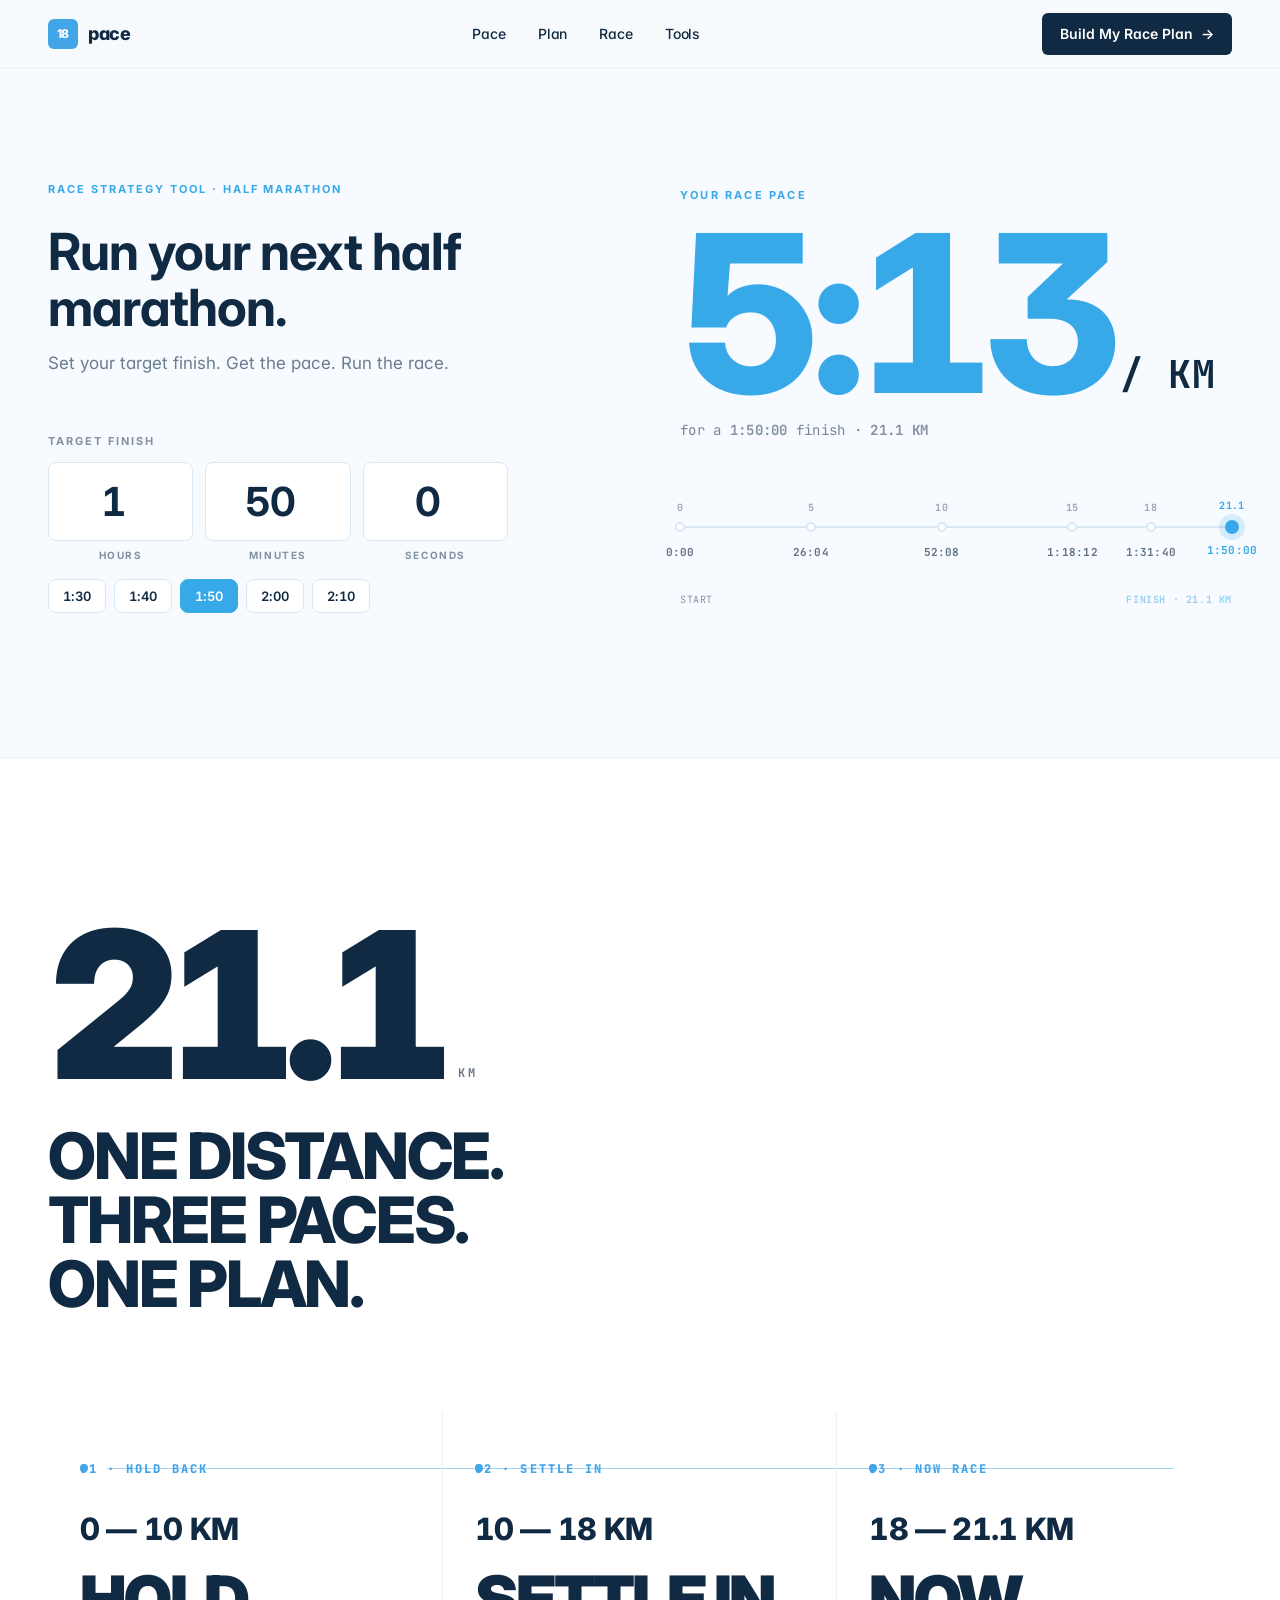
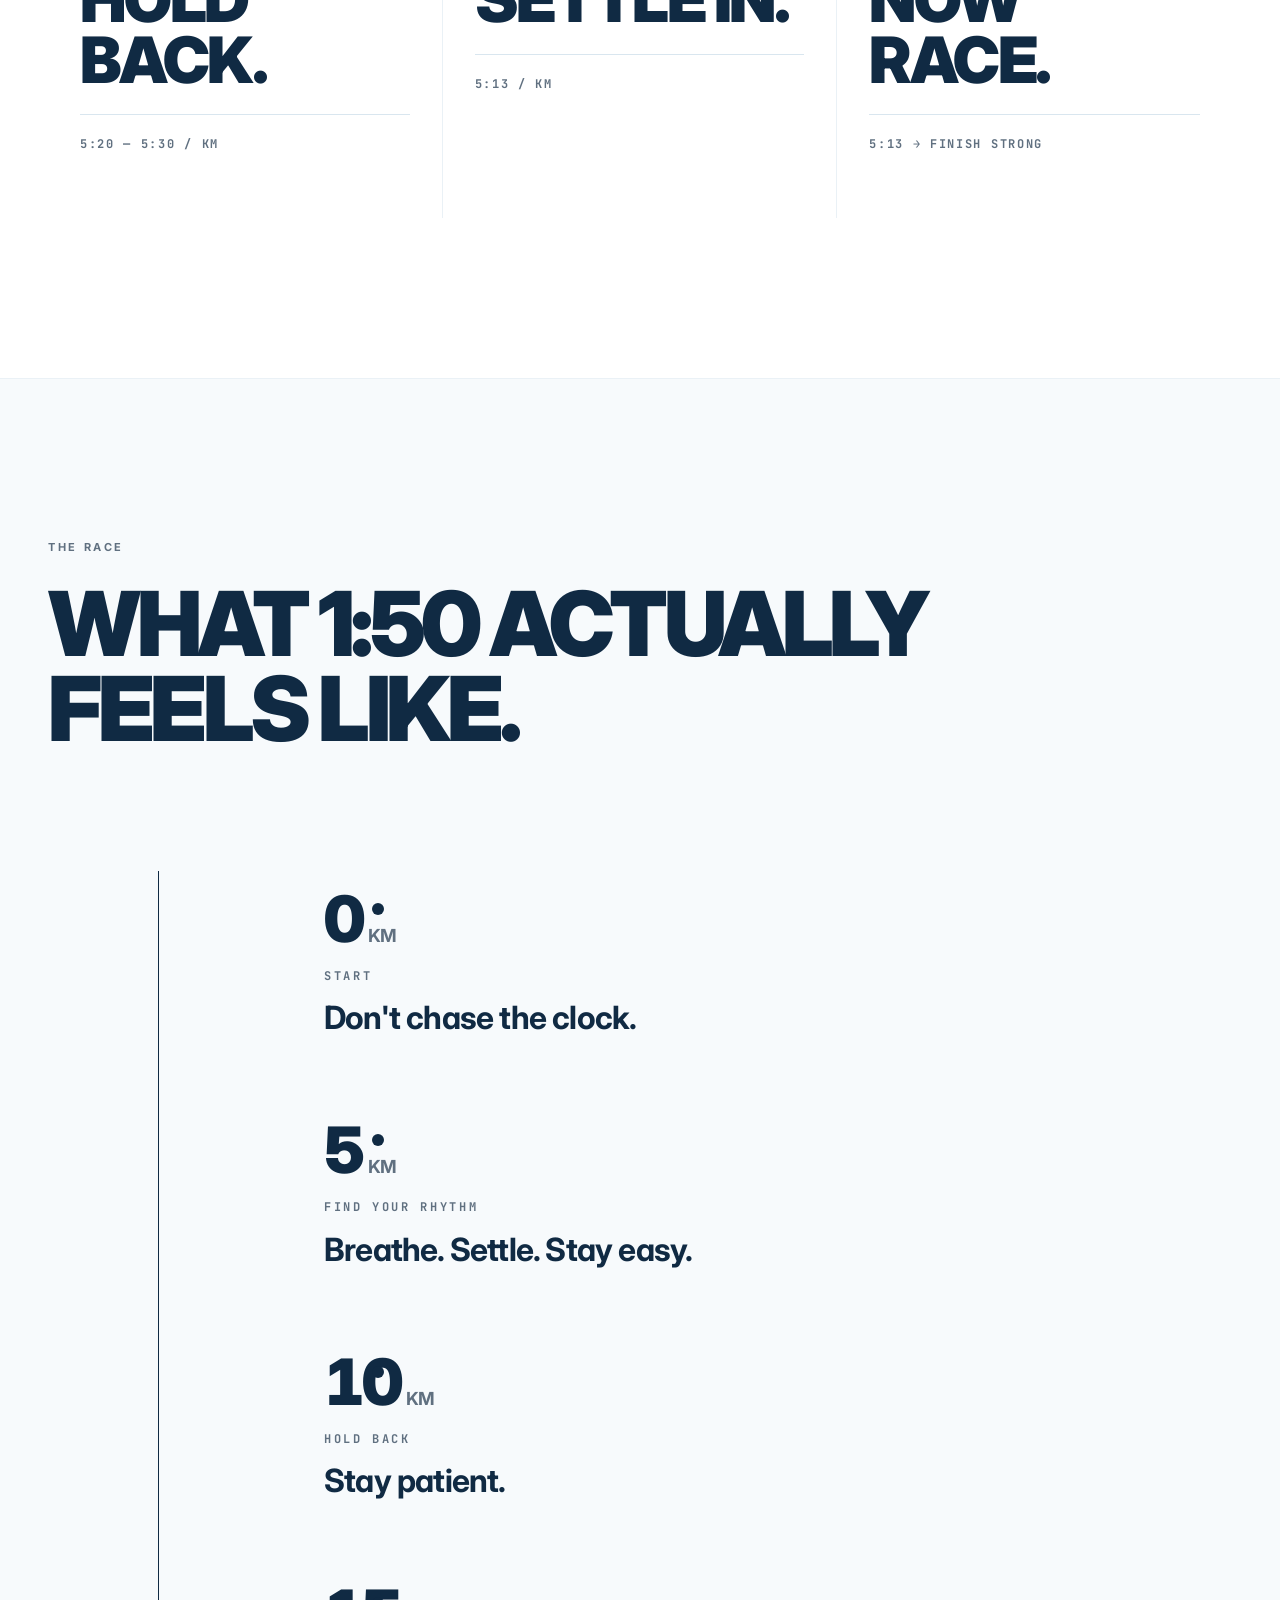
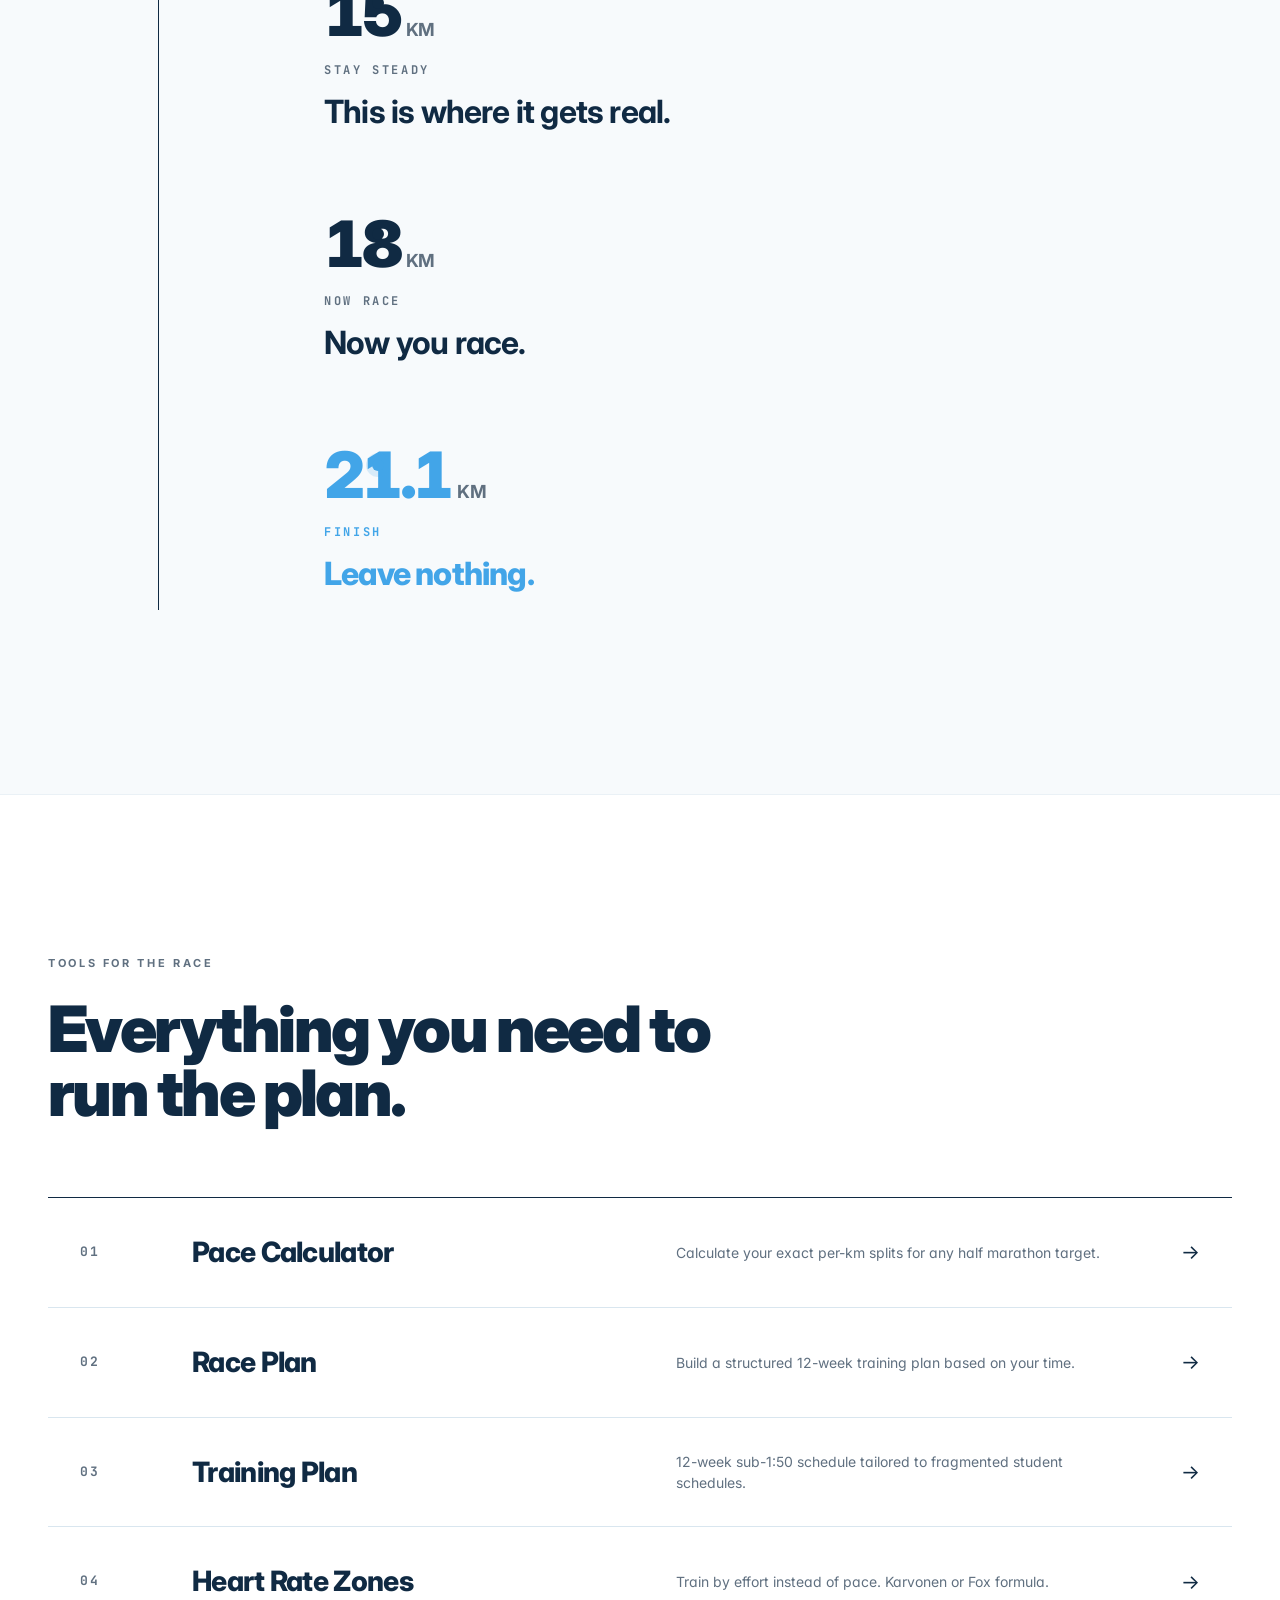
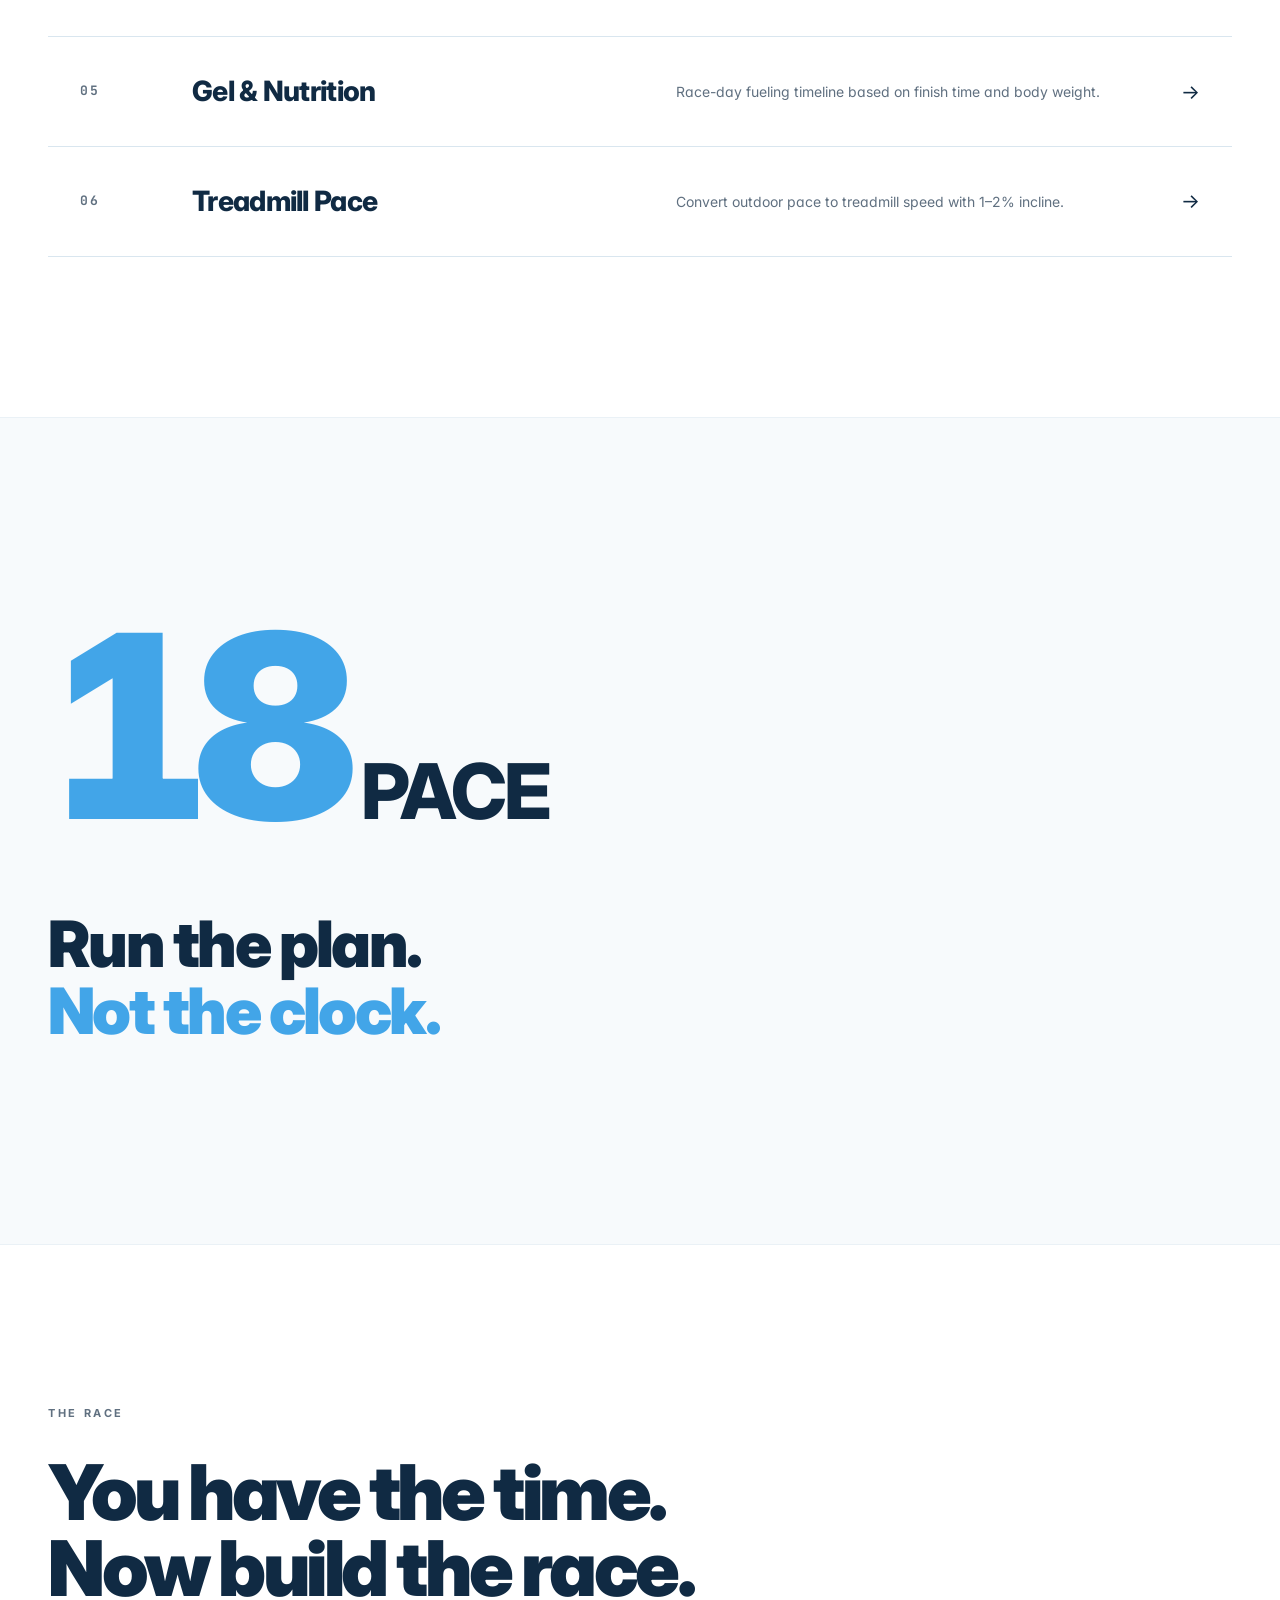
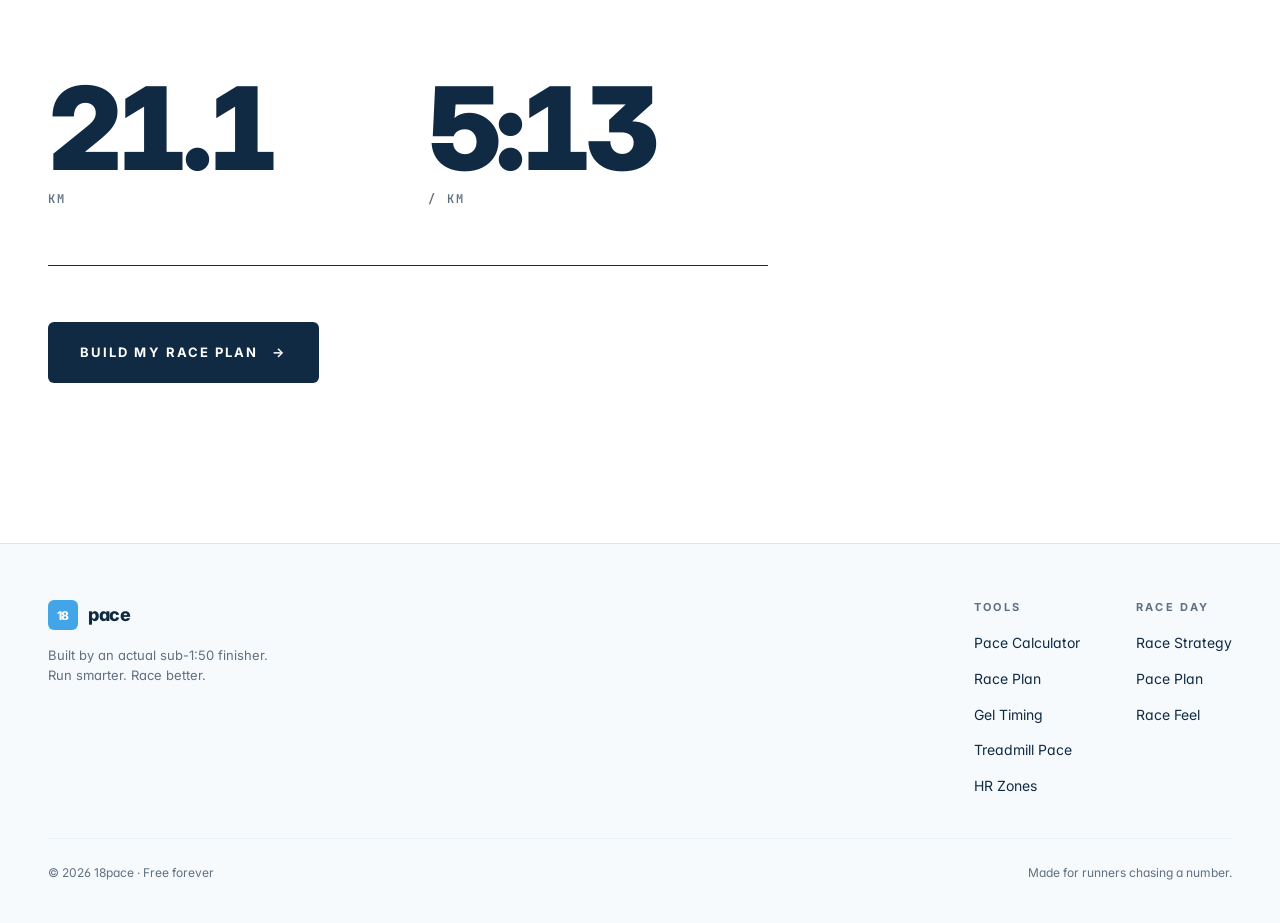
==== commit d0c98ac6: "feat: V5 hero visual reset · 5:13 KM as sole focal point · lighter palette" ====
--- a/index.html
+++ b/index.html
@@ -191,309 +191,284 @@
     @media (min-width: 900px) { .v4-nav-mobile-menu, .v4-nav-mobile-menu.is-open { display: none !important; } }
 
     /* =================================================== */
-    /* 02 · HERO · PACE                                   */
-    /* =================================================== */
-    .v4-hero {
-      padding: 72px 0 96px;
-      background: var(--color-bg);
+    /* 02 · V5 HERO · TARGET TIME → PACE → RACE PLAN       */
+    /* =================================================== */
+    .v5-hero {
+      padding: 80px 0 120px;
+      background: #F7FBFF;
     }
     @media (min-width: 1024px) {
-      .v4-hero { padding: 112px 0 144px; }
-    }
-    .v4-hero-grid {
+      .v5-hero { padding: 112px 0 144px; }
+    }
+    .v5-hero-grid {
       display: grid;
       grid-template-columns: 1fr;
-      gap: 72px;
-      align-items: start;
+      gap: 64px;
+      align-items: center;
     }
     @media (min-width: 1024px) {
-      .v4-hero-grid { grid-template-columns: 1.05fr 1fr; gap: 96px; align-items: center; }
-    }
-
-    .v4-hero-eyebrow {
+      .v5-hero-grid { grid-template-columns: 1fr 1fr; gap: 80px; }
+    }
+
+    .v5-hero-eyebrow {
       font-size: 11px;
       font-weight: 700;
       text-transform: uppercase;
-      letter-spacing: 0.24em;
-      color: var(--color-text-muted);
-      margin-bottom: 32px;
-      display: flex;
-      align-items: center;
-      gap: 14px;
-    }
-    .v4-hero-eyebrow::before {
-      content: '';
-      width: 32px;
-      height: 1px;
-      background: var(--color-accent);
-    }
-    .v4-hero-headline {
-      font-weight: 900;
-      letter-spacing: -0.06em;
-      line-height: 0.85;
-      color: var(--color-text);
-      margin: 0 0 28px;
-    }
-    .v4-hero-headline-prefix {
+      letter-spacing: 0.18em;
+      color: #38A9E8;
+      margin-bottom: 24px;
+    }
+    .v5-hero-headline {
+      font-size: clamp(32px, 4vw, 52px);
+      font-weight: 700;
+      letter-spacing: -0.02em;
+      line-height: 1.1;
+      color: #102A43;
+      margin: 0 0 16px;
+    }
+    .v5-hero-sub {
+      font-size: 17px;
+      color: #102A43;
+      opacity: 0.6;
+      line-height: 1.5;
+      max-width: 480px;
+      margin: 0 0 56px;
+    }
+
+    /* Calculator · core interaction */
+    .v5-calc-label {
+      font-size: 11px;
+      font-weight: 700;
+      text-transform: uppercase;
+      letter-spacing: 0.18em;
+      color: #102A43;
+      opacity: 0.5;
+      margin-bottom: 12px;
       display: block;
-      font-size: clamp(20px, 2vw, 28px);
-      font-weight: 600;
-      letter-spacing: 0.32em;
-      color: var(--color-text-muted);
-      margin-bottom: 12px;
-      font-family: var(--font-mono);
-    }
-    .v4-hero-headline-time {
-      display: block;
-      font-size: clamp(96px, 16vw, 224px);
-      font-weight: 900;
-      color: var(--color-accent);
-      font-variant-numeric: tabular-nums;
-      letter-spacing: -0.07em;
-    }
-    .v4-hero-sub {
-      font-size: clamp(18px, 1.6vw, 22px);
-      color: var(--color-text-muted);
-      line-height: 1.45;
-      max-width: 480px;
-      margin: 0 0 48px;
-      font-weight: 500;
-    }
-
-    /* Hero calculator · minimal */
-    .v4-hero-calc-label {
-      font-size: 11px;
-      font-weight: 700;
-      text-transform: uppercase;
-      letter-spacing: 0.22em;
-      color: var(--color-text-muted);
-      margin-bottom: 16px;
-      display: block;
-    }
-    .v4-hero-calc-inputs {
+    }
+    .v5-calc-inputs {
       display: grid;
       grid-template-columns: 1fr 1fr 1fr;
-      gap: 24px;
-      margin-bottom: 24px;
-      max-width: 480px;
-    }
-    .v4-hero-calc-field {
+      gap: 12px;
+      margin-bottom: 16px;
+      max-width: 460px;
+    }
+    .v5-calc-field {
       display: flex;
       flex-direction: column;
       gap: 6px;
     }
-    .v4-hero-calc-field input {
+    .v5-calc-field input {
       width: 100%;
-      background: transparent;
-      border: none;
-      border-bottom: 1px solid var(--color-border);
-      padding: 8px 0;
+      background: #FFFFFF;
+      border: 1px solid #D9E8F2;
+      border-radius: 8px;
+      padding: 14px 12px;
       font-family: inherit;
-      font-size: clamp(36px, 4vw, 56px);
-      font-weight: 800;
-      letter-spacing: -0.04em;
-      color: var(--color-text);
+      font-size: clamp(28px, 3.2vw, 40px);
+      font-weight: 700;
+      letter-spacing: -0.02em;
+      color: #102A43;
       font-variant-numeric: tabular-nums;
-      caret-color: var(--color-accent);
+      text-align: center;
+      caret-color: #38A9E8;
       outline: none;
       -webkit-appearance: none;
       appearance: none;
-    }
-    .v4-hero-calc-field input:focus {
-      border-bottom-color: var(--color-accent);
-    }
-    .v4-hero-calc-field-unit {
+      transition: border-color 200ms ease, box-shadow 200ms ease;
+    }
+    .v5-calc-field input:focus {
+      border-color: #38A9E8;
+      box-shadow: 0 0 0 3px rgba(56, 169, 232, 0.12);
+    }
+    .v5-calc-field-unit {
       font-size: 10px;
       text-transform: uppercase;
-      letter-spacing: 0.2em;
-      color: var(--color-text-muted);
-      font-weight: 600;
-    }
-    .v4-hero-calc-quick {
+      letter-spacing: 0.16em;
+      color: #102A43;
+      opacity: 0.5;
+      text-align: center;
+      font-weight: 700;
+    }
+    .v5-calc-quick {
       display: flex;
       flex-wrap: wrap;
       gap: 8px;
-      margin-bottom: 48px;
-    }
-    .v4-hero-calc-quick button {
+    }
+    .v5-calc-quick button {
       padding: 8px 14px;
-      font-family: var(--font-mono);
+      font-family: inherit;
       font-size: 13px;
       font-weight: 600;
-      border: 1px solid var(--color-border);
-      border-radius: 6px;
-      background: transparent;
-      color: var(--color-text);
+      border: 1px solid #D9E8F2;
+      border-radius: 8px;
+      background: #FFFFFF;
+      color: #102A43;
       font-variant-numeric: tabular-nums;
       letter-spacing: 0.02em;
       transition: all 180ms ease;
       cursor: pointer;
     }
-    .v4-hero-calc-quick button:hover {
-      border-color: var(--color-accent);
-      color: var(--color-accent);
-    }
-    .v4-hero-calc-quick button.is-active {
-      background: var(--color-accent);
+    .v5-calc-quick button:hover {
+      border-color: #38A9E8;
+      color: #38A9E8;
+    }
+    .v5-calc-quick button.is-active {
+      background: #38A9E8;
       color: #FFFFFF;
-      border-color: var(--color-accent);
-    }
-    .v4-hero-cta {
-      display: inline-flex;
-      align-items: center;
-      gap: 12px;
-      padding: 16px 28px;
-      background: var(--color-text);
-      color: #FFFFFF;
-      font-size: 13px;
-      font-weight: 700;
-      letter-spacing: 0.14em;
+      border-color: #38A9E8;
+    }
+
+    /* =================================================== */
+    /* Hero right · V5 RESULT AREA · 5:13 KM is the answer */
+    /* =================================================== */
+    .v5-result {
+      display: flex;
+      flex-direction: column;
+      justify-content: center;
+      padding: 0;
+    }
+    .v5-result-label {
+      font-size: 11px;
+      font-weight: 700;
       text-transform: uppercase;
-      border-radius: 6px;
-      transition: background 180ms ease, transform 180ms ease;
-    }
-    .v4-hero-cta:hover {
-      background: var(--color-accent);
-      transform: translateY(-1px);
-    }
-    .v4-hero-cta-arrow { transition: transform 200ms ease; }
-    .v4-hero-cta:hover .v4-hero-cta-arrow { transform: translateX(4px); }
-
-    /* Hero right · RACE STRATEGY visual (not a card) */
-    .v4-strategy {
-      padding: 0;
-    }
-    .v4-strategy-label {
-      font-size: 11px;
-      font-weight: 700;
-      text-transform: uppercase;
-      letter-spacing: 0.24em;
-      color: var(--color-accent);
-      margin-bottom: 40px;
-    }
-    .v4-strategy-stats {
-      display: grid;
-      grid-template-columns: 1fr;
-      gap: 40px;
-      padding-bottom: 48px;
-      border-bottom: 1px solid var(--color-text);
-      margin-bottom: 56px;
-    }
-    @media (min-width: 700px) {
-      .v4-strategy-stats { grid-template-columns: 1fr 1fr 1fr; gap: 32px; padding-bottom: 48px; margin-bottom: 56px; }
-    }
-    @media (max-width: 700px) {
-      .v4-strategy-stats { gap: 24px; padding-bottom: 32px; margin-bottom: 40px; }
-      .v4-strategy-stat-num { font-size: 44px; }
-      .v4-strategy-stat-unit { margin-top: 8px; font-size: 10px; }
-      .v4-strategy-line { padding: 28px 0 20px; }
-      .v4-strategy-line-track {
-        max-width: calc(100% - 44px);
-        margin-right: 22px;
-        padding-left: 22px;
-        padding-right: 22px;
-      }
-      .v4-strategy-checkpoint-time { font-size: 9px; top: -22px; font-weight: 600; }
-      .v4-strategy-checkpoint-label { font-size: 9px; top: 18px; font-weight: 600; }
-      .v4-strategy-checkpoint-dot { width: 8px; height: 8px; border-width: 1.5px; }
-      .v4-strategy-checkpoint.is-finish .v4-strategy-checkpoint-dot { width: 10px; height: 10px; box-shadow: 0 0 0 4px rgba(66, 165, 232, 0.18); }
-      .v4-strategy-axis { margin-top: 48px; font-size: 10px; }
-    }
-    .v4-strategy-stat-num {
-      font-size: clamp(56px, 8vw, 96px);
-      font-weight: 900;
+      letter-spacing: 0.2em;
+      color: #38A9E8;
+      margin-bottom: 16px;
+    }
+    .v5-result-pace {
+      font-size: clamp(120px, 18vw, 220px);
+      font-weight: 800;
       letter-spacing: -0.06em;
       line-height: 0.85;
-      color: var(--color-text);
+      color: #38A9E8;
       font-variant-numeric: tabular-nums;
+      margin: 0 0 12px;
       transition: opacity 180ms ease;
     }
-    .v4-strategy-stat-num.is-accent {
-      color: var(--color-accent);
-    }
-    .v4-strategy-stat-unit {
-      font-size: 11px;
-      font-weight: 600;
-      text-transform: uppercase;
-      letter-spacing: 0.2em;
-      color: var(--color-text-muted);
-      margin-top: 12px;
-      font-family: var(--font-mono);
-    }
-
-    /* Race line · the signature visual element */
-    .v4-strategy-line {
+    .v5-result-pace-unit {
+      display: inline-block;
+      font-size: clamp(24px, 3vw, 40px);
+      font-weight: 700;
+      color: #102A43;
+      letter-spacing: 0.02em;
+      margin-left: 8px;
+      vertical-align: 16%;
+      font-family: 'JetBrains Mono', monospace;
+    }
+    .v5-result-context {
+      font-size: 14px;
+      color: #102A43;
+      opacity: 0.55;
+      margin: 0 0 56px;
+      font-family: 'JetBrains Mono', monospace;
+      letter-spacing: 0.02em;
+      line-height: 1.6;
+    }
+    .v5-result-context strong {
+      color: #102A43;
+      opacity: 0.9;
+      font-weight: 700;
+    }
+
+    /* Race-line · simplified · same DOM structure (preserves JS sync) */
+    .v5-race-line {
       position: relative;
-      padding: 24px 0 16px;
-    }
-    .v4-strategy-line-track {
+      padding: 28px 0 24px;
+    }
+    .v5-race-line-track {
       position: relative;
       height: 2px;
-      background: var(--color-text);
-    }
-    .v4-strategy-checkpoint {
+      background: #D9E8F2;
+    }
+    .v5-checkpoint {
       position: absolute;
       top: 50%;
       transform: translate(-50%, -50%);
       display: flex;
       flex-direction: column;
       align-items: center;
-      gap: 8px;
-    }
-    .v4-strategy-checkpoint-dot {
-      width: 12px;
-      height: 12px;
+      gap: 12px;
+    }
+    .v5-checkpoint-dot {
+      width: 10px;
+      height: 10px;
       background: #FFFFFF;
-      border: 2px solid var(--color-text);
+      border: 2px solid #D9E8F2;
       border-radius: 50%;
-      transition: all 220ms ease;
-    }
-    .v4-strategy-checkpoint:hover .v4-strategy-checkpoint-dot { transform: scale(1.2); }
-    .v4-strategy-checkpoint.is-finish .v4-strategy-checkpoint-dot {
-      background: var(--color-accent);
-      border-color: var(--color-accent);
-      width: 16px;
-      height: 16px;
-      box-shadow: 0 0 0 8px rgba(66, 165, 232, 0.18);
-    }
-    .v4-strategy-checkpoint-label {
+      transition: all 200ms ease;
+    }
+    .v5-checkpoint:hover .v5-checkpoint-dot { transform: scale(1.2); border-color: #38A9E8; }
+    .v5-checkpoint.is-finish .v5-checkpoint-dot {
+      background: #38A9E8;
+      border-color: #38A9E8;
+      width: 14px;
+      height: 14px;
+      box-shadow: 0 0 0 6px rgba(56, 169, 232, 0.18);
+    }
+    .v5-checkpoint-time {
       position: absolute;
       top: 22px;
       font-size: 11px;
       font-weight: 700;
-      font-family: var(--font-mono);
-      color: var(--color-text-muted);
-      letter-spacing: 0.04em;
-      white-space: nowrap;
-      transition: color 200ms ease;
-    }
-    .v4-strategy-checkpoint.is-finish .v4-strategy-checkpoint-label { color: var(--color-accent); }
-    .v4-strategy-checkpoint-time {
-      position: absolute;
-      top: -32px;
-      font-size: 12px;
-      font-weight: 700;
-      font-family: var(--font-mono);
-      color: var(--color-text);
-      letter-spacing: 0.02em;
+      font-family: 'JetBrains Mono', monospace;
+      color: #102A43;
+      opacity: 0.65;
       white-space: nowrap;
       font-variant-numeric: tabular-nums;
+      letter-spacing: 0.02em;
       transition: opacity 180ms ease;
     }
-    .v4-strategy-checkpoint.is-finish .v4-strategy-checkpoint-time { color: var(--color-accent); }
-
-    .v4-strategy-axis {
+    .v5-checkpoint.is-finish .v5-checkpoint-time {
+      color: #38A9E8;
+      opacity: 1;
+    }
+    .v5-checkpoint-label {
+      position: absolute;
+      top: -22px;
+      font-size: 10px;
+      font-weight: 700;
+      font-family: 'JetBrains Mono', monospace;
+      color: #102A43;
+      opacity: 0.4;
+      white-space: nowrap;
+      letter-spacing: 0.04em;
+    }
+    .v5-checkpoint.is-finish .v5-checkpoint-label { color: #38A9E8; opacity: 1; }
+
+    .v5-race-axis {
       display: flex;
       justify-content: space-between;
-      margin-top: 64px;
-      padding-top: 16px;
-      border-top: 1px solid var(--color-border-subtle);
-      font-size: 11px;
-      font-family: var(--font-mono);
-      color: var(--color-text-muted);
-      letter-spacing: 0.04em;
-    }
-    .v4-strategy-axis span:last-child { color: var(--color-accent); font-weight: 700; }
+      margin-top: 40px;
+      font-size: 10px;
+      font-family: 'JetBrains Mono', monospace;
+      color: #102A43;
+      opacity: 0.5;
+      letter-spacing: 0.06em;
+      text-transform: uppercase;
+    }
+    .v5-race-axis span:last-child { color: #38A9E8; opacity: 1; font-weight: 700; }
+
+    @media (max-width: 700px) {
+      .v5-result-pace { font-size: 96px; }
+      .v5-result-pace-unit { font-size: 18px; margin-left: 4px; }
+      .v5-result-context { font-size: 12px; margin-bottom: 40px; }
+      .v5-race-line { padding: 24px 0 16px; }
+      .v5-race-line-track {
+        max-width: calc(100% - 44px);
+        margin-right: 22px;
+        padding-left: 22px;
+        padding-right: 22px;
+      }
+      .v5-checkpoint-time { font-size: 9px; top: 18px; }
+      .v5-checkpoint-label { font-size: 9px; top: -18px; }
+      .v5-checkpoint-dot { width: 8px; height: 8px; }
+      .v5-checkpoint.is-finish .v5-checkpoint-dot {
+        width: 10px; height: 10px;
+        box-shadow: 0 0 0 4px rgba(56, 169, 232, 0.18);
+      }
+      .v5-race-axis { margin-top: 32px; font-size: 9px; }
+    }
 
     /* =================================================== */
     /* 03 · THE NUMBER IS ONLY THE START · PLAN            */
@@ -1120,106 +1095,85 @@
     <!-- ============================================ -->
     <!-- 02 · HERO · PACE                              -->
     <!-- ============================================ -->
-    <section class="v4-hero" id="calculator">
+    <section class="v5-hero" id="calculator">
         <div class="container">
-            <div class="v4-hero-grid">
-
-                <!-- Left · Headline + Calculator -->
-                <div class="v4-hero-content">
-                    <p class="v4-hero-eyebrow">18pace · Race Strategy</p>
-                    <h1 class="v4-hero-headline">
-                        <span class="v4-hero-headline-prefix">Break</span>
-                        <span class="v4-hero-headline-time">1:50.</span>
-                    </h1>
-                    <p class="v4-hero-sub">Know exactly how to get there.</p>
-
-                    <label class="v4-hero-calc-label" for="hours">Target Finish</label>
-                    <div class="v4-hero-calc-inputs">
-                        <div class="v4-hero-calc-field">
+            <div class="v5-hero-grid">
+
+                <!-- Left · Value + Calculator -->
+                <div class="v5-hero-input">
+                    <p class="v5-hero-eyebrow">Race Strategy Tool · Half Marathon</p>
+                    <h1 class="v5-hero-headline">Run your next half marathon.</h1>
+                    <p class="v5-hero-sub">Set your target finish. Get the pace. Run the race.</p>
+
+                    <label class="v5-calc-label" for="hours">Target Finish</label>
+                    <div class="v5-calc-inputs">
+                        <div class="v5-calc-field">
                             <input type="number" id="hours" value="1" min="0" max="5" aria-label="Hours">
-                            <span class="v4-hero-calc-field-unit">Hours</span>
+                            <span class="v5-calc-field-unit">Hours</span>
                         </div>
-                        <div class="v4-hero-calc-field">
+                        <div class="v5-calc-field">
                             <input type="number" id="minutes" value="50" min="0" max="59" aria-label="Minutes">
-                            <span class="v4-hero-calc-field-unit">Minutes</span>
+                            <span class="v5-calc-field-unit">Minutes</span>
                         </div>
-                        <div class="v4-hero-calc-field">
+                        <div class="v5-calc-field">
                             <input type="number" id="seconds" value="0" min="0" max="59" aria-label="Seconds">
-                            <span class="v4-hero-calc-field-unit">Seconds</span>
+                            <span class="v5-calc-field-unit">Seconds</span>
                         </div>
                     </div>
 
-                    <div class="v4-hero-calc-quick" role="group" aria-label="Quick target times">
+                    <div class="v5-calc-quick" role="group" aria-label="Quick target times">
                         <button type="button" data-time="1:30:0" onclick="setTime(1,30,0)">1:30</button>
                         <button type="button" data-time="1:40:0" onclick="setTime(1,40,0)">1:40</button>
                         <button type="button" data-time="1:50:0" class="is-active" onclick="setTime(1,50,0)">1:50</button>
                         <button type="button" data-time="2:00:0" onclick="setTime(2,0,0)">2:00</button>
                         <button type="button" data-time="2:10:0" onclick="setTime(2,10,0)">2:10</button>
                     </div>
-
-                    <a href="#strategy" class="v4-hero-cta">
-                        Calculate Pace
-                        <span class="v4-hero-cta-arrow">→</span>
-                    </a>
                 </div>
 
-                <!-- Right · Race Strategy visual (not a card) -->
-                <aside class="v4-strategy" id="strategy" aria-label="Race pace strategy">
-                    <p class="v4-strategy-label">Race Pace</p>
-
-                    <div class="v4-strategy-stats">
-                        <div>
-                            <div class="v4-strategy-stat-num">21.1</div>
-                            <div class="v4-strategy-stat-unit">Distance · KM</div>
-                        </div>
-                        <div>
-                            <div class="v4-strategy-stat-num is-accent" id="hero-pace">5:13</div>
-                            <div class="v4-strategy-stat-unit">Per KM Pace</div>
-                        </div>
-                        <div>
-                            <div class="v4-strategy-stat-num" id="hero-finish">1:50:00</div>
-                            <div class="v4-strategy-stat-unit">Finish Time</div>
-                        </div>
-                    </div>
-
-                    <div class="v4-strategy-line">
-                        <div class="v4-strategy-line-track">
-                            <div class="v4-strategy-checkpoint" style="left: 0%;">
-                                <div class="v4-strategy-checkpoint-dot"></div>
-                                <span class="v4-strategy-checkpoint-time" data-cp="0">0:00</span>
-                                <span class="v4-strategy-checkpoint-label">0</span>
+                <!-- Right · Result · 5:13 is the answer -->
+                <aside class="v5-result" id="strategy" aria-label="Race pace result">
+                    <p class="v5-result-label">Your race pace</p>
+                    <div class="v5-result-pace"><span id="hero-pace">5:13</span><span class="v5-result-pace-unit">/ KM</span></div>
+                    <p class="v5-result-context">for a <strong id="hero-finish">1:50:00</strong> finish · <strong>21.1 KM</strong></p>
+
+                    <div class="v5-race-line">
+                        <div class="v5-race-line-track">
+                            <div class="v5-checkpoint" style="left: 0%;">
+                                <div class="v5-checkpoint-dot"></div>
+                                <span class="v5-checkpoint-label">0</span>
+                                <span class="v5-checkpoint-time" data-cp="0">0:00</span>
                             </div>
-                            <div class="v4-strategy-checkpoint" style="left: 23.7%;">
-                                <div class="v4-strategy-checkpoint-dot"></div>
-                                <span class="v4-strategy-checkpoint-time" data-cp="5">26:04</span>
-                                <span class="v4-strategy-checkpoint-label">5</span>
+                            <div class="v5-checkpoint" style="left: 23.7%;">
+                                <div class="v5-checkpoint-dot"></div>
+                                <span class="v5-checkpoint-label">5</span>
+                                <span class="v5-checkpoint-time" data-cp="5">26:04</span>
                             </div>
-                            <div class="v4-strategy-checkpoint" style="left: 47.4%;">
-                                <div class="v4-strategy-checkpoint-dot"></div>
-                                <span class="v4-strategy-checkpoint-time" data-cp="10">52:08</span>
-                                <span class="v4-strategy-checkpoint-label">10</span>
+                            <div class="v5-checkpoint" style="left: 47.4%;">
+                                <div class="v5-checkpoint-dot"></div>
+                                <span class="v5-checkpoint-label">10</span>
+                                <span class="v5-checkpoint-time" data-cp="10">52:08</span>
                             </div>
-                            <div class="v4-strategy-checkpoint" style="left: 71.1%;">
-                                <div class="v4-strategy-checkpoint-dot"></div>
-                                <span class="v4-strategy-checkpoint-time" data-cp="15">1:18:12</span>
-                                <span class="v4-strategy-checkpoint-label">15</span>
+                            <div class="v5-checkpoint" style="left: 71.1%;">
+                                <div class="v5-checkpoint-dot"></div>
+                                <span class="v5-checkpoint-label">15</span>
+                                <span class="v5-checkpoint-time" data-cp="15">1:18:12</span>
                             </div>
-                            <div class="v4-strategy-checkpoint" style="left: 85.3%;">
-                                <div class="v4-strategy-checkpoint-dot"></div>
-                                <span class="v4-strategy-checkpoint-time" data-cp="18">1:31:40</span>
-                                <span class="v4-strategy-checkpoint-label">18</span>
+                            <div class="v5-checkpoint" style="left: 85.3%;">
+                                <div class="v5-checkpoint-dot"></div>
+                                <span class="v5-checkpoint-label">18</span>
+                                <span class="v5-checkpoint-time" data-cp="18">1:31:40</span>
                             </div>
-                            <div class="v4-strategy-checkpoint is-finish" style="left: 100%;">
-                                <div class="v4-strategy-checkpoint-dot"></div>
-                                <span class="v4-strategy-checkpoint-time" data-cp="21.1">1:50:00</span>
-                                <span class="v4-strategy-checkpoint-label">21.1</span>
+                            <div class="v5-checkpoint is-finish" style="left: 100%;">
+                                <div class="v5-checkpoint-dot"></div>
+                                <span class="v5-checkpoint-label">21.1</span>
+                                <span class="v5-checkpoint-time" data-cp="21.1">1:50:00</span>
                             </div>
                         </div>
                     </div>
 
-                    <div class="v4-strategy-axis">
-                        <span>START</span>
-                        <span>FINISH · 21.1 KM</span>
+                    <div class="v5-race-axis">
+                        <span>Start</span>
+                        <span>Finish · 21.1 KM</span>
                     </div>
                 </aside>
 
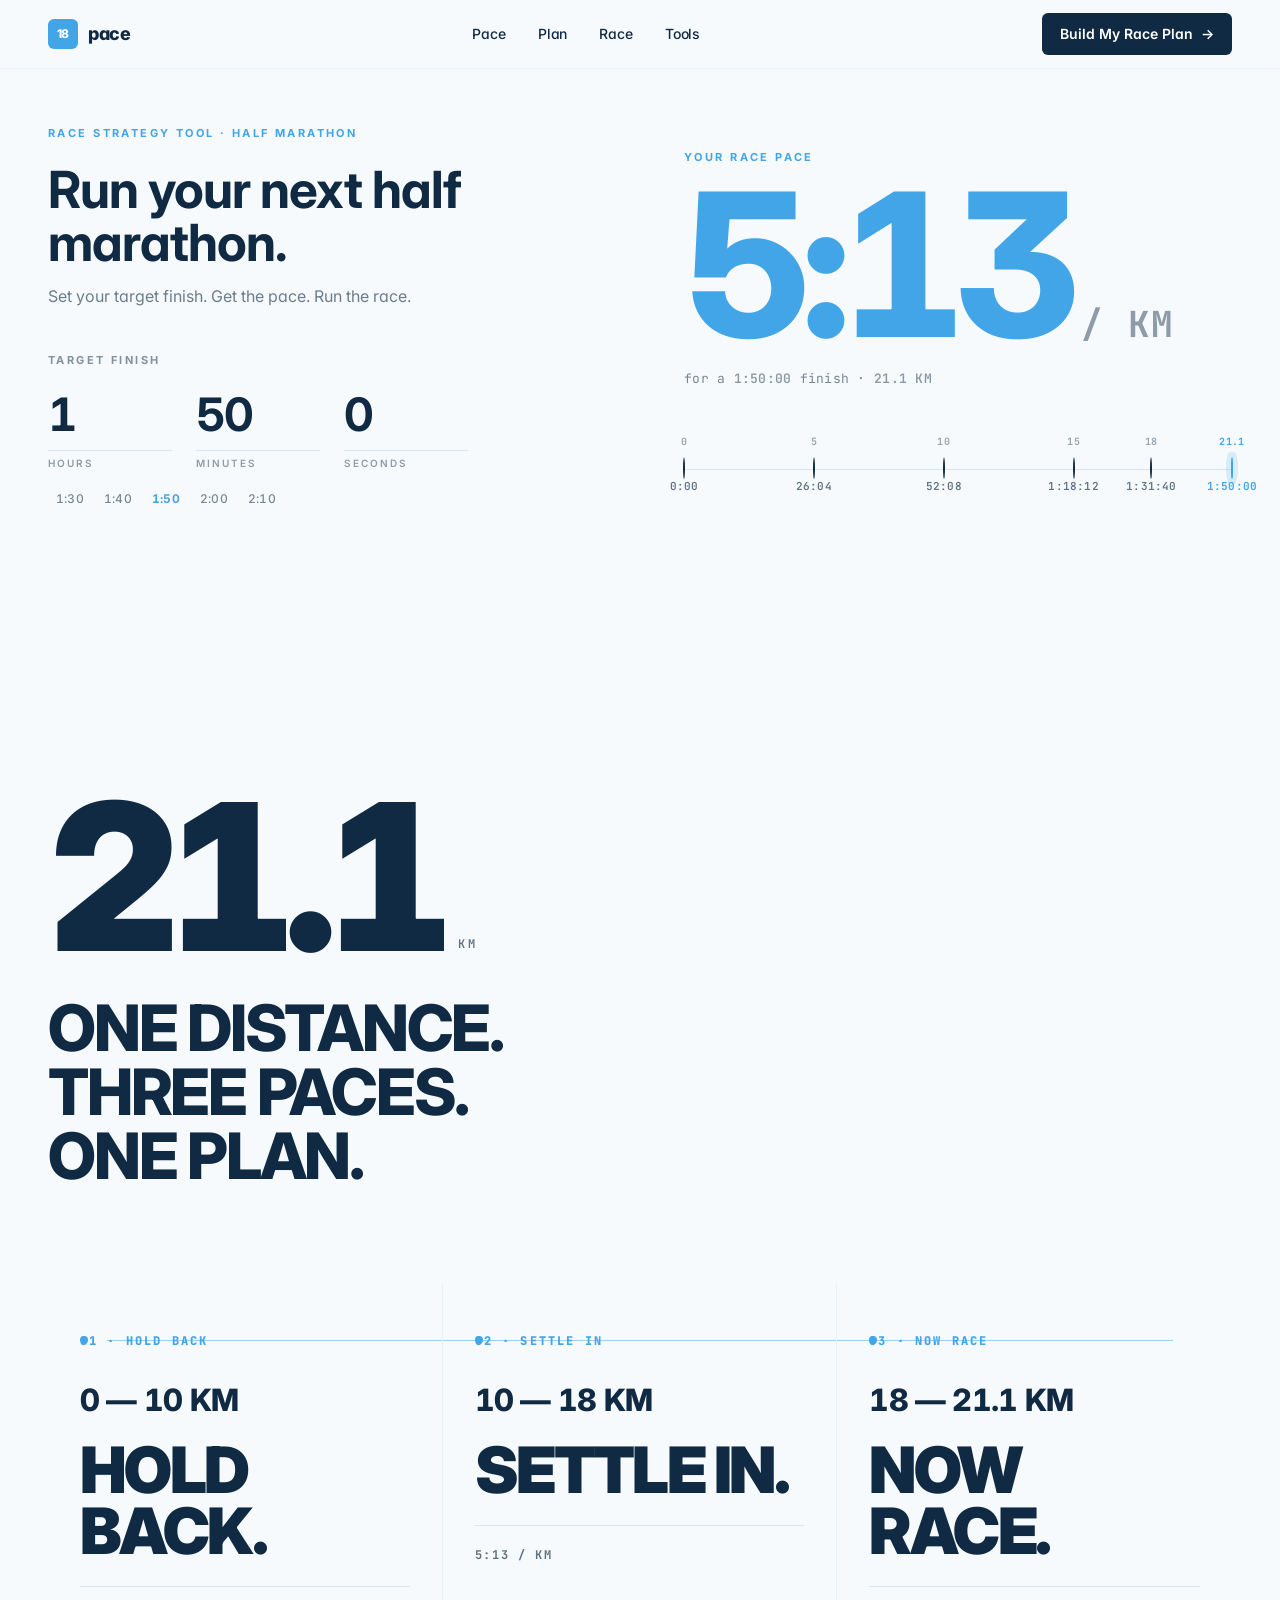
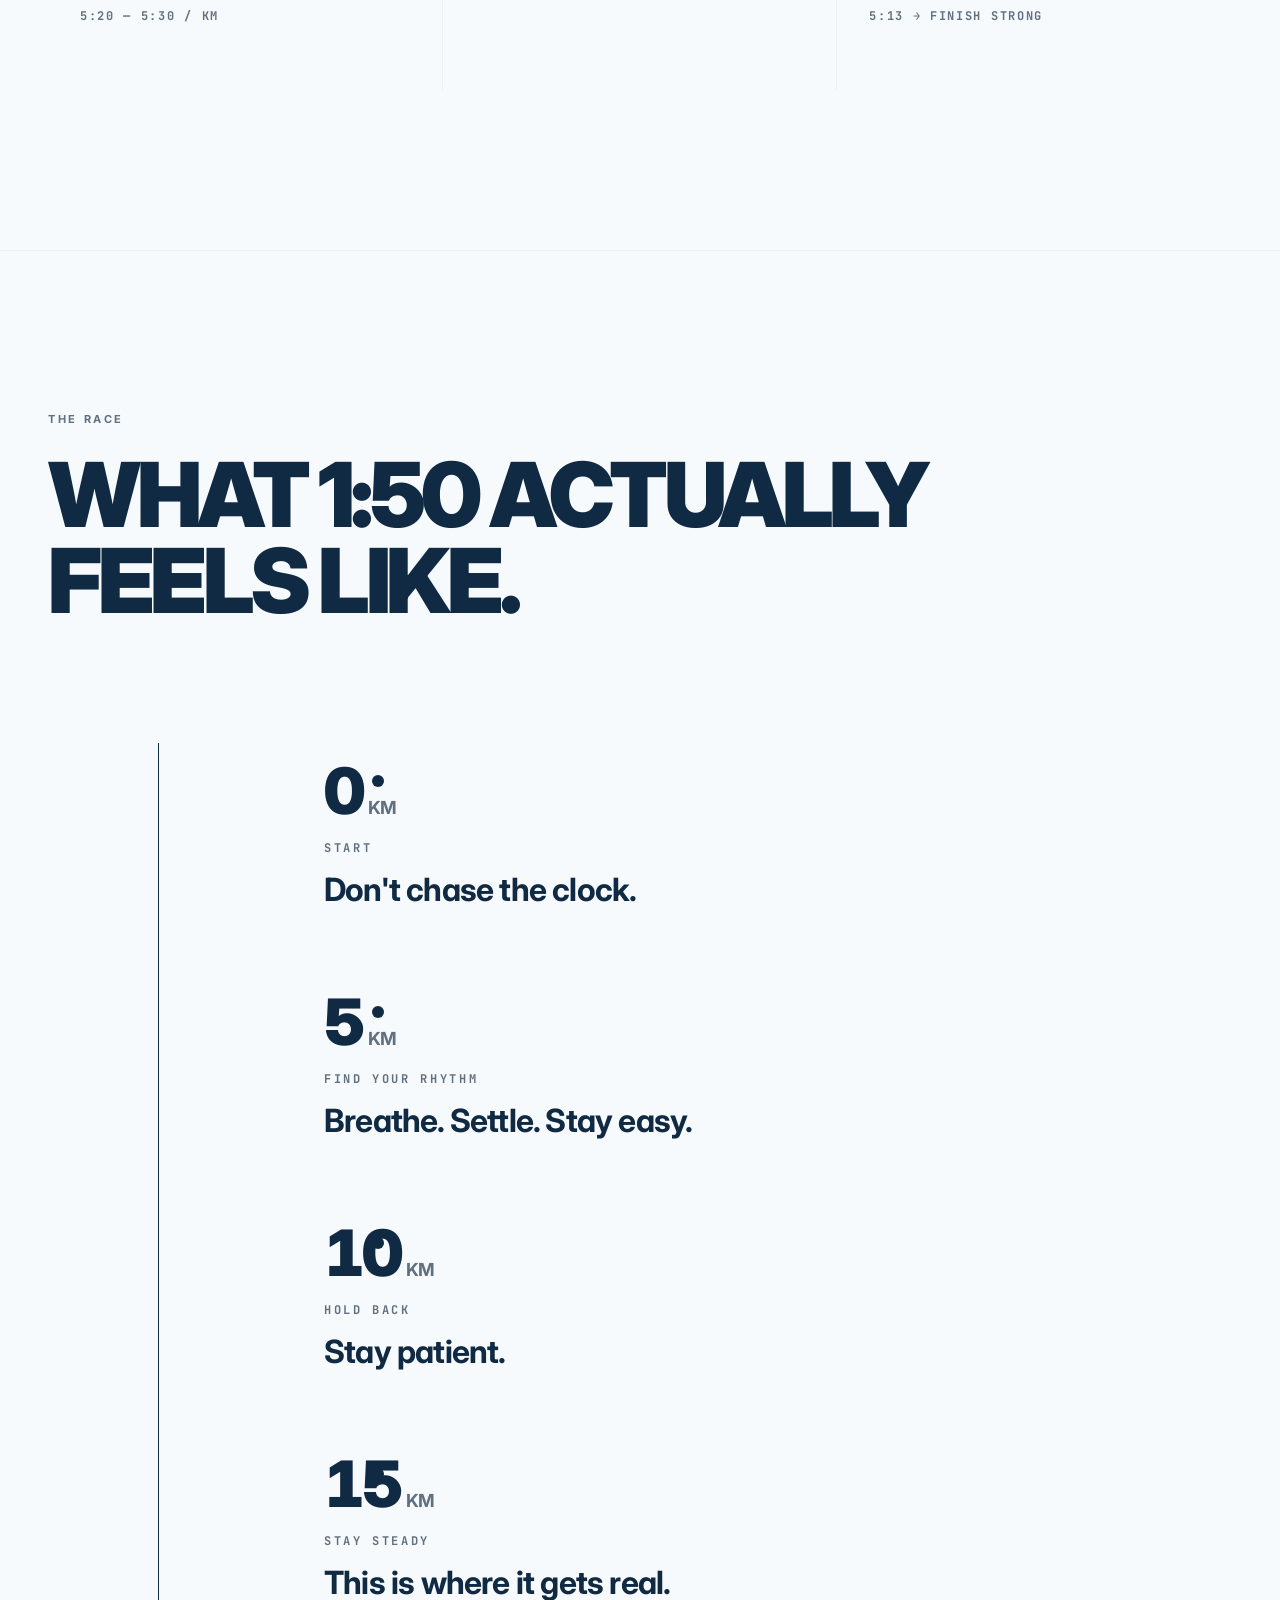
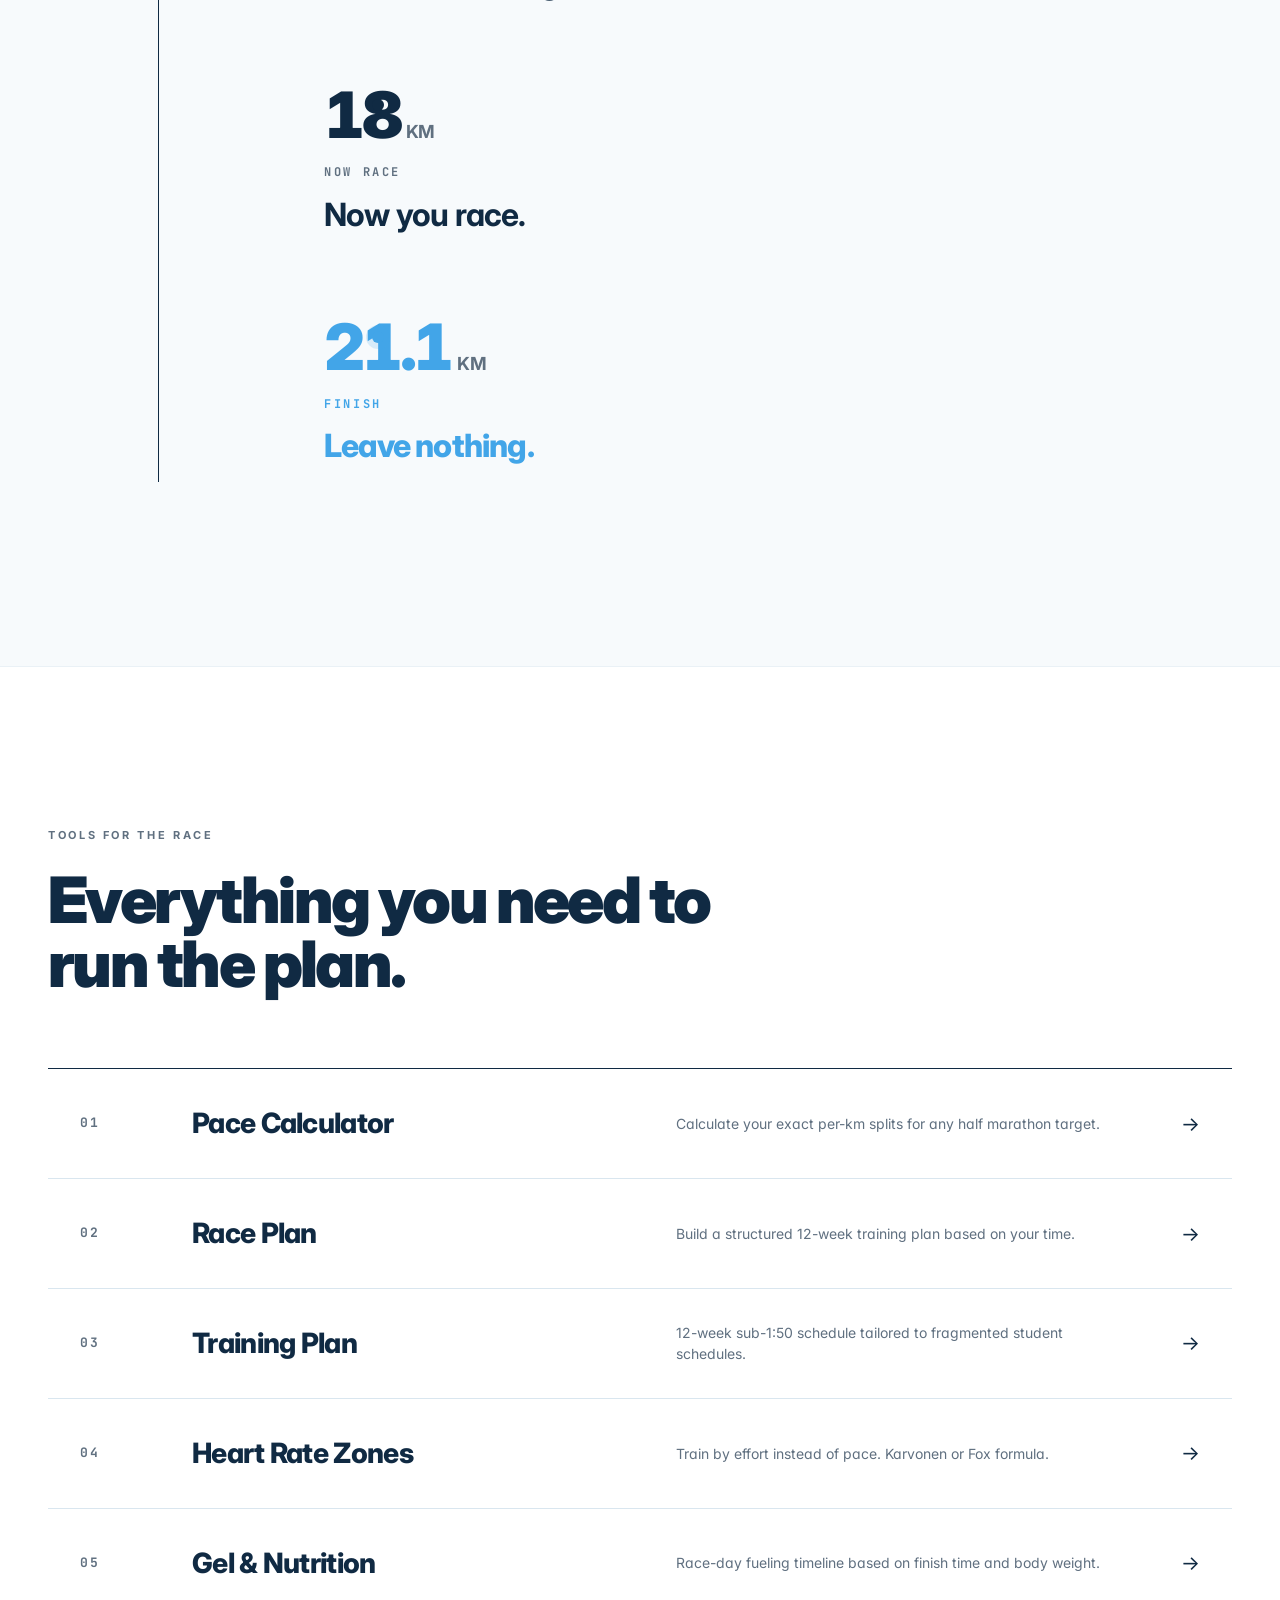
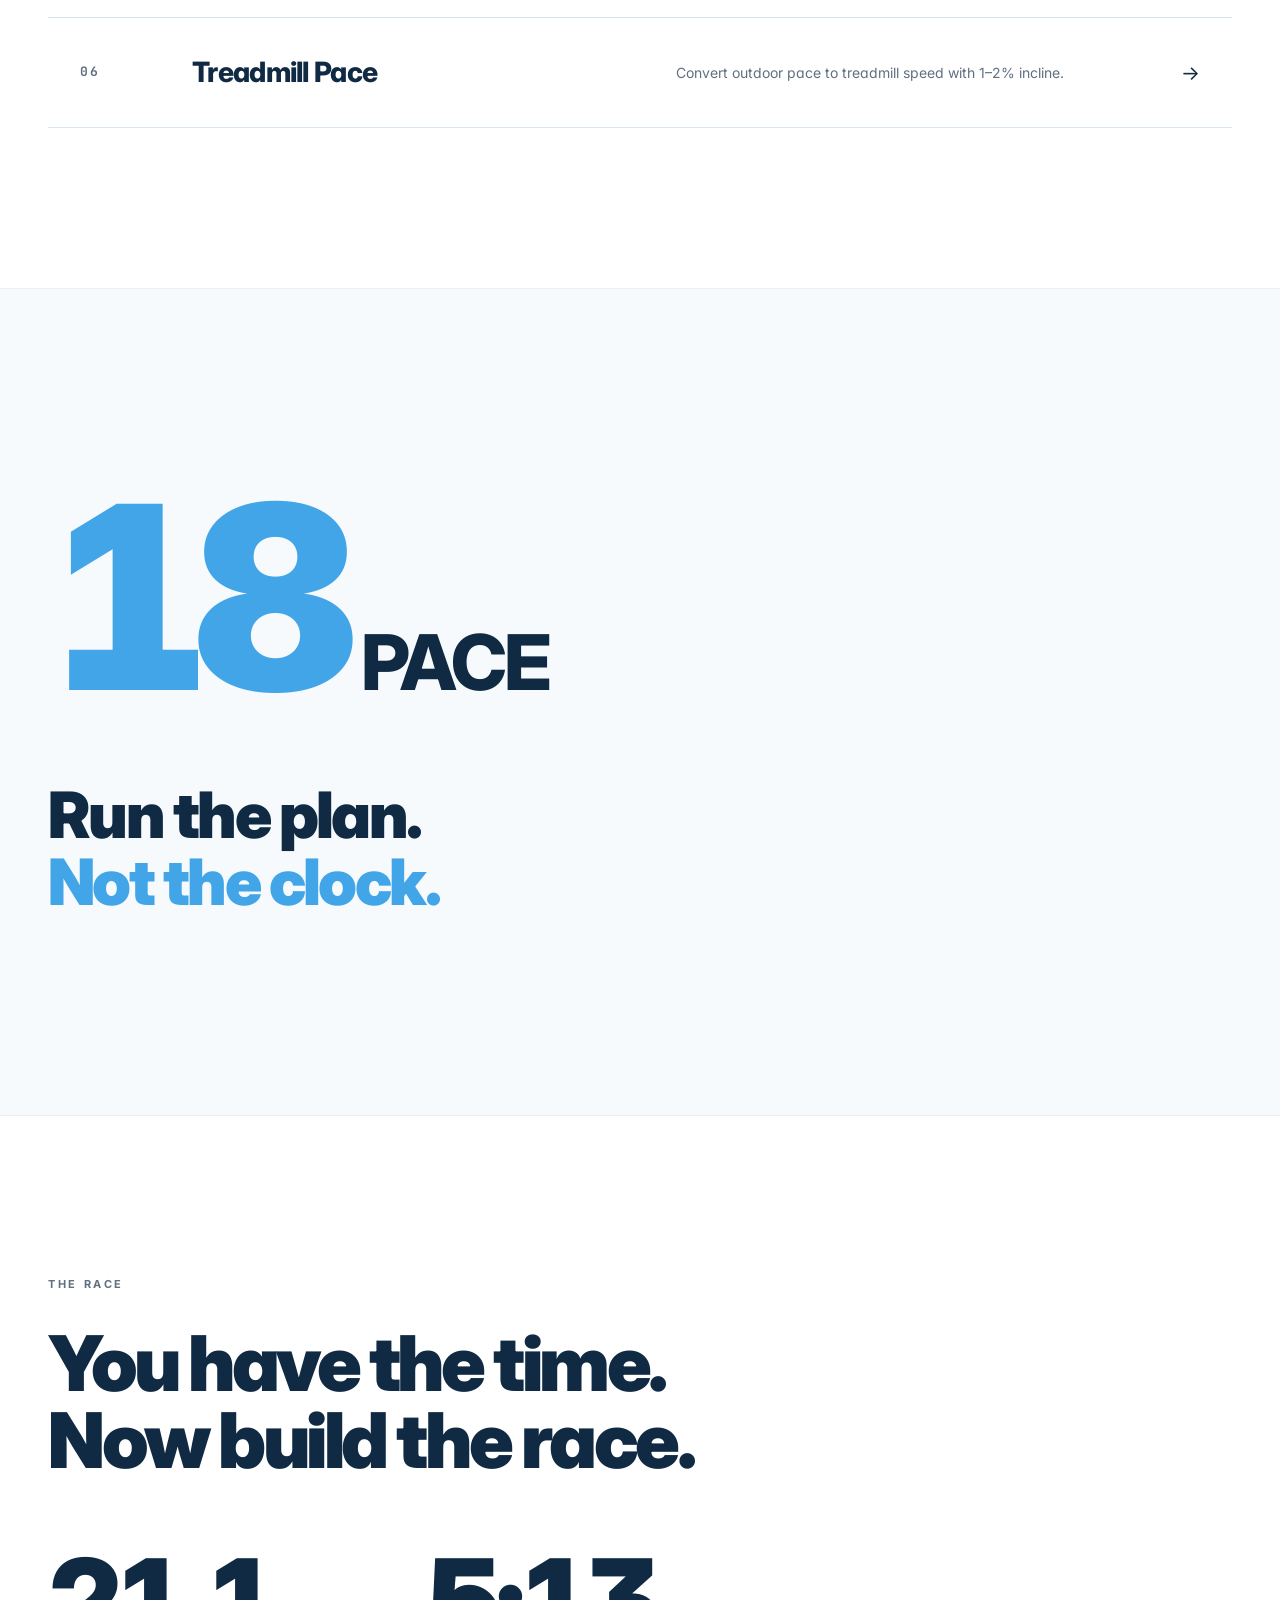
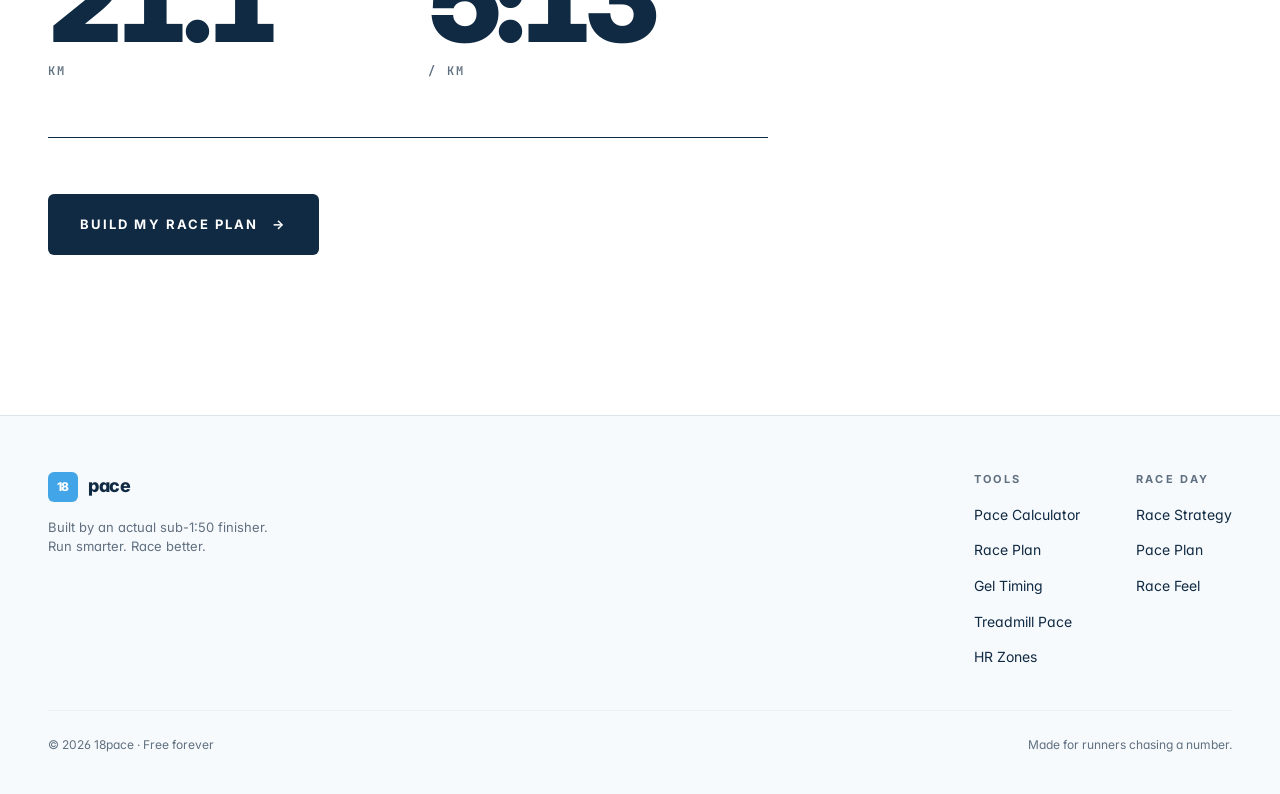
==== commit a06e025c: "feat: V6 hero art direction reset · editorial · 5:13 as sole focal point · less UI more hierarchy" ====
--- a/index.html
+++ b/index.html
@@ -191,241 +191,243 @@
     @media (min-width: 900px) { .v4-nav-mobile-menu, .v4-nav-mobile-menu.is-open { display: none !important; } }
 
     /* =================================================== */
-    /* 02 · V5 HERO · TARGET TIME → PACE → RACE PLAN       */
-    /* =================================================== */
-    .v5-hero {
-      padding: 80px 0 120px;
-      background: #F7FBFF;
+    /* 02 · V6 HERO · editorial · 5:13 is the only answer  */
+    /* =================================================== */
+    .v6-hero {
+      padding: 32px 0 88px;
+      background: #F7FAFC;
     }
     @media (min-width: 1024px) {
-      .v5-hero { padding: 112px 0 144px; }
-    }
-    .v5-hero-grid {
+      .v6-hero { padding: 56px 0 120px; }
+    }
+    .v6-hero-grid {
       display: grid;
       grid-template-columns: 1fr;
-      gap: 64px;
-      align-items: center;
+      gap: 56px;
+      align-items: start;
     }
     @media (min-width: 1024px) {
-      .v5-hero-grid { grid-template-columns: 1fr 1fr; gap: 80px; }
-    }
-
-    .v5-hero-eyebrow {
+      .v6-hero-grid { grid-template-columns: 1fr 1fr; gap: 88px; align-items: center; }
+    }
+
+    .v6-hero-eyebrow {
       font-size: 11px;
       font-weight: 700;
       text-transform: uppercase;
-      letter-spacing: 0.18em;
-      color: #38A9E8;
-      margin-bottom: 24px;
-    }
-    .v5-hero-headline {
-      font-size: clamp(32px, 4vw, 52px);
+      letter-spacing: 0.22em;
+      color: #42A5E8;
+      margin-bottom: 20px;
+    }
+    .v6-hero-headline {
+      font-size: clamp(34px, 4vw, 52px);
       font-weight: 700;
       letter-spacing: -0.02em;
-      line-height: 1.1;
+      line-height: 1.05;
       color: #102A43;
-      margin: 0 0 16px;
-    }
-    .v5-hero-sub {
-      font-size: 17px;
+      margin: 0 0 14px;
+    }
+    .v6-hero-sub {
+      font-size: 16px;
       color: #102A43;
       opacity: 0.6;
       line-height: 1.5;
-      max-width: 480px;
-      margin: 0 0 56px;
-    }
-
-    /* Calculator · core interaction */
-    .v5-calc-label {
+      max-width: 460px;
+      margin: 0 0 44px;
+    }
+
+    /* Calculator · editorial bottom-border (no SaaS input cards) */
+    .v6-calc-label {
       font-size: 11px;
       font-weight: 700;
       text-transform: uppercase;
-      letter-spacing: 0.18em;
+      letter-spacing: 0.22em;
       color: #102A43;
       opacity: 0.5;
       margin-bottom: 12px;
       display: block;
     }
-    .v5-calc-inputs {
+    .v6-calc-inputs {
       display: grid;
       grid-template-columns: 1fr 1fr 1fr;
-      gap: 12px;
+      gap: 24px;
       margin-bottom: 16px;
-      max-width: 460px;
-    }
-    .v5-calc-field {
+      max-width: 420px;
+    }
+    .v6-calc-field {
       display: flex;
       flex-direction: column;
-      gap: 6px;
-    }
-    .v5-calc-field input {
+      gap: 4px;
+    }
+    .v6-calc-field input {
       width: 100%;
-      background: #FFFFFF;
-      border: 1px solid #D9E8F2;
-      border-radius: 8px;
-      padding: 14px 12px;
+      background: transparent;
+      border: none;
+      border-bottom: 1px solid #D9E6EF;
+      padding: 4px 0 8px;
       font-family: inherit;
-      font-size: clamp(28px, 3.2vw, 40px);
-      font-weight: 700;
-      letter-spacing: -0.02em;
+      font-size: clamp(34px, 3.6vw, 48px);
+      font-weight: 700;
+      letter-spacing: -0.04em;
       color: #102A43;
       font-variant-numeric: tabular-nums;
-      text-align: center;
-      caret-color: #38A9E8;
+      text-align: left;
+      caret-color: #42A5E8;
       outline: none;
       -webkit-appearance: none;
       appearance: none;
-      transition: border-color 200ms ease, box-shadow 200ms ease;
-    }
-    .v5-calc-field input:focus {
-      border-color: #38A9E8;
-      box-shadow: 0 0 0 3px rgba(56, 169, 232, 0.12);
-    }
-    .v5-calc-field-unit {
+      transition: border-color 180ms ease;
+    }
+    .v6-calc-field input:focus {
+      border-bottom-color: #42A5E8;
+    }
+    .v6-calc-field-unit {
       font-size: 10px;
       text-transform: uppercase;
-      letter-spacing: 0.16em;
+      letter-spacing: 0.2em;
       color: #102A43;
-      opacity: 0.5;
-      text-align: center;
-      font-weight: 700;
-    }
-    .v5-calc-quick {
+      opacity: 0.45;
+      font-weight: 600;
+    }
+    .v6-calc-quick {
       display: flex;
       flex-wrap: wrap;
-      gap: 8px;
-    }
-    .v5-calc-quick button {
-      padding: 8px 14px;
+      gap: 4px;
+      margin-top: 4px;
+    }
+    .v6-calc-quick button {
+      padding: 4px 8px;
       font-family: inherit;
-      font-size: 13px;
-      font-weight: 600;
-      border: 1px solid #D9E8F2;
-      border-radius: 8px;
-      background: #FFFFFF;
+      font-size: 12px;
+      font-weight: 500;
+      border: none;
+      background: transparent;
       color: #102A43;
+      opacity: 0.55;
       font-variant-numeric: tabular-nums;
       letter-spacing: 0.02em;
-      transition: all 180ms ease;
       cursor: pointer;
-    }
-    .v5-calc-quick button:hover {
-      border-color: #38A9E8;
-      color: #38A9E8;
-    }
-    .v5-calc-quick button.is-active {
-      background: #38A9E8;
-      color: #FFFFFF;
-      border-color: #38A9E8;
-    }
-
-    /* =================================================== */
-    /* Hero right · V5 RESULT AREA · 5:13 KM is the answer */
-    /* =================================================== */
-    .v5-result {
+      transition: opacity 160ms ease, color 160ms ease;
+    }
+    .v6-calc-quick button:hover {
+      opacity: 1;
+      color: #42A5E8;
+    }
+    .v6-calc-quick button.is-active {
+      opacity: 1;
+      color: #42A5E8;
+      font-weight: 700;
+    }
+
+    /* =================================================== */
+    /* =================================================== */
+    /* Hero right · V6 RESULT · 5:13 is the only answer     */
+    /* =================================================== */
+    .v6-result {
       display: flex;
       flex-direction: column;
       justify-content: center;
       padding: 0;
     }
-    .v5-result-label {
+    .v6-result-label {
       font-size: 11px;
       font-weight: 700;
       text-transform: uppercase;
-      letter-spacing: 0.2em;
-      color: #38A9E8;
+      letter-spacing: 0.22em;
+      color: #42A5E8;
+      margin-bottom: 12px;
+    }
+    .v6-result-pace {
+      display: flex;
+      align-items: baseline;
       margin-bottom: 16px;
-    }
-    .v5-result-pace {
-      font-size: clamp(120px, 18vw, 220px);
+      transition: opacity 180ms ease;
+    }
+    .v6-result-pace-num {
+      font-size: clamp(112px, 16vw, 200px);
       font-weight: 800;
-      letter-spacing: -0.06em;
+      letter-spacing: -0.07em;
       line-height: 0.85;
-      color: #38A9E8;
+      color: #42A5E8;
       font-variant-numeric: tabular-nums;
-      margin: 0 0 12px;
-      transition: opacity 180ms ease;
-    }
-    .v5-result-pace-unit {
-      display: inline-block;
-      font-size: clamp(24px, 3vw, 40px);
+    }
+    .v6-result-pace-unit {
+      font-size: clamp(24px, 2.8vw, 36px);
       font-weight: 700;
       color: #102A43;
-      letter-spacing: 0.02em;
-      margin-left: 8px;
-      vertical-align: 16%;
+      opacity: 0.45;
+      letter-spacing: 0.04em;
+      margin-left: 12px;
       font-family: 'JetBrains Mono', monospace;
     }
-    .v5-result-context {
-      font-size: 14px;
+    .v6-result-context {
+      font-size: 13px;
       color: #102A43;
       opacity: 0.55;
-      margin: 0 0 56px;
+      margin: 0 0 48px;
       font-family: 'JetBrains Mono', monospace;
       letter-spacing: 0.02em;
-      line-height: 1.6;
-    }
-    .v5-result-context strong {
+      line-height: 1.5;
+    }
+    .v6-result-context strong {
       color: #102A43;
-      opacity: 0.9;
-      font-weight: 700;
-    }
-
-    /* Race-line · simplified · same DOM structure (preserves JS sync) */
-    .v5-race-line {
+      opacity: 0.85;
+      font-weight: 600;
+    }
+
+    /* Timeline · minimal · race-line as supporting context only */
+    .v6-timeline {
       position: relative;
-      padding: 28px 0 24px;
-    }
-    .v5-race-line-track {
+      padding: 32px 0 16px;
+    }
+    .v6-timeline-track {
       position: relative;
-      height: 2px;
-      background: #D9E8F2;
-    }
-    .v5-checkpoint {
+      height: 1px;
+      background: #D9E6EF;
+    }
+    .v6-stop {
       position: absolute;
       top: 50%;
       transform: translate(-50%, -50%);
-      display: flex;
-      flex-direction: column;
-      align-items: center;
-      gap: 12px;
-    }
-    .v5-checkpoint-dot {
-      width: 10px;
-      height: 10px;
+    }
+    .v6-stop-dot {
+      width: 8px;
+      height: 8px;
       background: #FFFFFF;
-      border: 2px solid #D9E8F2;
+      border: 1.5px solid #102A43;
       border-radius: 50%;
       transition: all 200ms ease;
     }
-    .v5-checkpoint:hover .v5-checkpoint-dot { transform: scale(1.2); border-color: #38A9E8; }
-    .v5-checkpoint.is-finish .v5-checkpoint-dot {
-      background: #38A9E8;
-      border-color: #38A9E8;
-      width: 14px;
-      height: 14px;
-      box-shadow: 0 0 0 6px rgba(56, 169, 232, 0.18);
-    }
-    .v5-checkpoint-time {
+    .v6-stop.is-finish .v6-stop-dot {
+      background: #42A5E8;
+      border-color: #42A5E8;
+      width: 12px;
+      height: 12px;
+      box-shadow: 0 0 0 5px rgba(66, 165, 232, 0.18);
+    }
+    .v6-stop-time {
       position: absolute;
       top: 22px;
+      left: 50%;
+      transform: translateX(-50%);
       font-size: 11px;
-      font-weight: 700;
+      font-weight: 600;
       font-family: 'JetBrains Mono', monospace;
       color: #102A43;
       opacity: 0.65;
       white-space: nowrap;
       font-variant-numeric: tabular-nums;
       letter-spacing: 0.02em;
-      transition: opacity 180ms ease;
-    }
-    .v5-checkpoint.is-finish .v5-checkpoint-time {
-      color: #38A9E8;
+    }
+    .v6-stop.is-finish .v6-stop-time {
+      color: #42A5E8;
       opacity: 1;
-    }
-    .v5-checkpoint-label {
+      font-weight: 700;
+    }
+    .v6-stop-km {
       position: absolute;
       top: -22px;
+      left: 50%;
+      transform: translateX(-50%);
       font-size: 10px;
       font-weight: 700;
       font-family: 'JetBrains Mono', monospace;
@@ -434,37 +436,30 @@
       white-space: nowrap;
       letter-spacing: 0.04em;
     }
-    .v5-checkpoint.is-finish .v5-checkpoint-label { color: #38A9E8; opacity: 1; }
-
-    .v5-race-axis {
-      display: flex;
-      justify-content: space-between;
-      margin-top: 40px;
-      font-size: 10px;
-      font-family: 'JetBrains Mono', monospace;
-      color: #102A43;
-      opacity: 0.5;
-      letter-spacing: 0.06em;
-      text-transform: uppercase;
-    }
-    .v5-race-axis span:last-child { color: #38A9E8; opacity: 1; font-weight: 700; }
+    .v6-stop.is-finish .v6-stop-km {
+      color: #42A5E8;
+      opacity: 1;
+    }
 
     @media (max-width: 700px) {
-      .v5-result-pace { font-size: 96px; }
-      .v5-result-pace-unit { font-size: 18px; margin-left: 4px; }
-      .v5-result-context { font-size: 12px; margin-bottom: 40px; }
-      .v5-race-line { padding: 24px 0 16px; }
-      .v5-race-line-track {
+      .v6-result-pace-num { font-size: 88px; }
+      .v6-result-pace-unit { font-size: 16px; margin-left: 6px; }
+      .v6-result-context { font-size: 11px; margin-bottom: 32px; }
+      .v6-timeline { padding: 24px 0 12px; }
+      .v6-timeline-track {
         max-width: calc(100% - 44px);
         margin-right: 22px;
         padding-left: 22px;
         padding-right: 22px;
       }
-      .v5-checkpoint-time { font-size: 9px; top: 18px; }
-      .v5-checkpoint-label { font-size: 9px; top: -18px; }
-      .v5-checkpoint-dot { width: 8px; height: 8px; }
-      .v5-checkpoint.is-finish .v5-checkpoint-dot {
-        width: 10px; height: 10px;
+      .v6-stop-time { font-size: 9px; top: 18px; }
+      .v6-stop-km { font-size: 9px; top: -18px; }
+      .v6-stop-dot { width: 6px; height: 6px; border-width: 1px; }
+      .v6-stop.is-finish .v6-stop-dot {
+        width: 8px; height: 8px;
+        box-shadow: 0 0 0 4px rgba(66, 165, 232, 0.16);
+      }
+    }
         box-shadow: 0 0 0 4px rgba(56, 169, 232, 0.18);
       }
       .v5-race-axis { margin-top: 32px; font-size: 9px; }
@@ -1095,33 +1090,33 @@
     <!-- ============================================ -->
     <!-- 02 · HERO · PACE                              -->
     <!-- ============================================ -->
-    <section class="v5-hero" id="calculator">
+    <section class="v6-hero" id="calculator">
         <div class="container">
-            <div class="v5-hero-grid">
-
-                <!-- Left · Value + Calculator -->
-                <div class="v5-hero-input">
-                    <p class="v5-hero-eyebrow">Race Strategy Tool · Half Marathon</p>
-                    <h1 class="v5-hero-headline">Run your next half marathon.</h1>
-                    <p class="v5-hero-sub">Set your target finish. Get the pace. Run the race.</p>
-
-                    <label class="v5-calc-label" for="hours">Target Finish</label>
-                    <div class="v5-calc-inputs">
-                        <div class="v5-calc-field">
+            <div class="v6-hero-grid">
+
+                <!-- Left · Editorial Input · thin bottom-border only -->
+                <div class="v6-hero-input">
+                    <p class="v6-hero-eyebrow">Race Strategy Tool · Half Marathon</p>
+                    <h1 class="v6-hero-headline">Run your next half marathon.</h1>
+                    <p class="v6-hero-sub">Set your target finish. Get the pace. Run the race.</p>
+
+                    <label class="v6-calc-label" for="hours">Target Finish</label>
+                    <div class="v6-calc-inputs">
+                        <div class="v6-calc-field">
                             <input type="number" id="hours" value="1" min="0" max="5" aria-label="Hours">
-                            <span class="v5-calc-field-unit">Hours</span>
+                            <span class="v6-calc-field-unit">Hours</span>
                         </div>
-                        <div class="v5-calc-field">
+                        <div class="v6-calc-field">
                             <input type="number" id="minutes" value="50" min="0" max="59" aria-label="Minutes">
-                            <span class="v5-calc-field-unit">Minutes</span>
+                            <span class="v6-calc-field-unit">Minutes</span>
                         </div>
-                        <div class="v5-calc-field">
+                        <div class="v6-calc-field">
                             <input type="number" id="seconds" value="0" min="0" max="59" aria-label="Seconds">
-                            <span class="v5-calc-field-unit">Seconds</span>
+                            <span class="v6-calc-field-unit">Seconds</span>
                         </div>
                     </div>
 
-                    <div class="v5-calc-quick" role="group" aria-label="Quick target times">
+                    <div class="v6-calc-quick" role="group" aria-label="Quick target times">
                         <button type="button" data-time="1:30:0" onclick="setTime(1,30,0)">1:30</button>
                         <button type="button" data-time="1:40:0" onclick="setTime(1,40,0)">1:40</button>
                         <button type="button" data-time="1:50:0" class="is-active" onclick="setTime(1,50,0)">1:50</button>
@@ -1130,50 +1125,48 @@
                     </div>
                 </div>
 
-                <!-- Right · Result · 5:13 is the answer -->
-                <aside class="v5-result" id="strategy" aria-label="Race pace result">
-                    <p class="v5-result-label">Your race pace</p>
-                    <div class="v5-result-pace"><span id="hero-pace">5:13</span><span class="v5-result-pace-unit">/ KM</span></div>
-                    <p class="v5-result-context">for a <strong id="hero-finish">1:50:00</strong> finish · <strong>21.1 KM</strong></p>
-
-                    <div class="v5-race-line">
-                        <div class="v5-race-line-track">
-                            <div class="v5-checkpoint" style="left: 0%;">
-                                <div class="v5-checkpoint-dot"></div>
-                                <span class="v5-checkpoint-label">0</span>
-                                <span class="v5-checkpoint-time" data-cp="0">0:00</span>
+                <!-- Right · 5:13 is the only answer · editorial result -->
+                <aside class="v6-result" id="strategy" aria-label="Race pace result">
+                    <p class="v6-result-label">Your Race Pace</p>
+                    <div class="v6-result-pace">
+                        <span class="v6-result-pace-num" id="hero-pace">5:13</span>
+                        <span class="v6-result-pace-unit">/ KM</span>
+                    </div>
+                    <p class="v6-result-context">for a <strong id="hero-finish">1:50:00</strong> finish · <strong>21.1 KM</strong></p>
+
+                    <div class="v6-timeline">
+                        <div class="v6-timeline-track">
+                            <div class="v6-stop" style="left: 0%;">
+                                <span class="v6-stop-km">0</span>
+                                <span class="v6-stop-dot"></span>
+                                <span class="v6-stop-time" data-cp="0">0:00</span>
                             </div>
-                            <div class="v5-checkpoint" style="left: 23.7%;">
-                                <div class="v5-checkpoint-dot"></div>
-                                <span class="v5-checkpoint-label">5</span>
-                                <span class="v5-checkpoint-time" data-cp="5">26:04</span>
+                            <div class="v6-stop" style="left: 23.7%;">
+                                <span class="v6-stop-km">5</span>
+                                <span class="v6-stop-dot"></span>
+                                <span class="v6-stop-time" data-cp="5">26:04</span>
                             </div>
-                            <div class="v5-checkpoint" style="left: 47.4%;">
-                                <div class="v5-checkpoint-dot"></div>
-                                <span class="v5-checkpoint-label">10</span>
-                                <span class="v5-checkpoint-time" data-cp="10">52:08</span>
+                            <div class="v6-stop" style="left: 47.4%;">
+                                <span class="v6-stop-km">10</span>
+                                <span class="v6-stop-dot"></span>
+                                <span class="v6-stop-time" data-cp="10">52:08</span>
                             </div>
-                            <div class="v5-checkpoint" style="left: 71.1%;">
-                                <div class="v5-checkpoint-dot"></div>
-                                <span class="v5-checkpoint-label">15</span>
-                                <span class="v5-checkpoint-time" data-cp="15">1:18:12</span>
+                            <div class="v6-stop" style="left: 71.1%;">
+                                <span class="v6-stop-km">15</span>
+                                <span class="v6-stop-dot"></span>
+                                <span class="v6-stop-time" data-cp="15">1:18:12</span>
                             </div>
-                            <div class="v5-checkpoint" style="left: 85.3%;">
-                                <div class="v5-checkpoint-dot"></div>
-                                <span class="v5-checkpoint-label">18</span>
-                                <span class="v5-checkpoint-time" data-cp="18">1:31:40</span>
+                            <div class="v6-stop" style="left: 85.3%;">
+                                <span class="v6-stop-km">18</span>
+                                <span class="v6-stop-dot"></span>
+                                <span class="v6-stop-time" data-cp="18">1:31:40</span>
                             </div>
-                            <div class="v5-checkpoint is-finish" style="left: 100%;">
-                                <div class="v5-checkpoint-dot"></div>
-                                <span class="v5-checkpoint-label">21.1</span>
-                                <span class="v5-checkpoint-time" data-cp="21.1">1:50:00</span>
+                            <div class="v6-stop is-finish" style="left: 100%;">
+                                <span class="v6-stop-km">21.1</span>
+                                <span class="v6-stop-dot"></span>
+                                <span class="v6-stop-time" data-cp="21.1">1:50:00</span>
                             </div>
                         </div>
-                    </div>
-
-                    <div class="v5-race-axis">
-                        <span>Start</span>
-                        <span>Finish · 21.1 KM</span>
                     </div>
                 </aside>
 
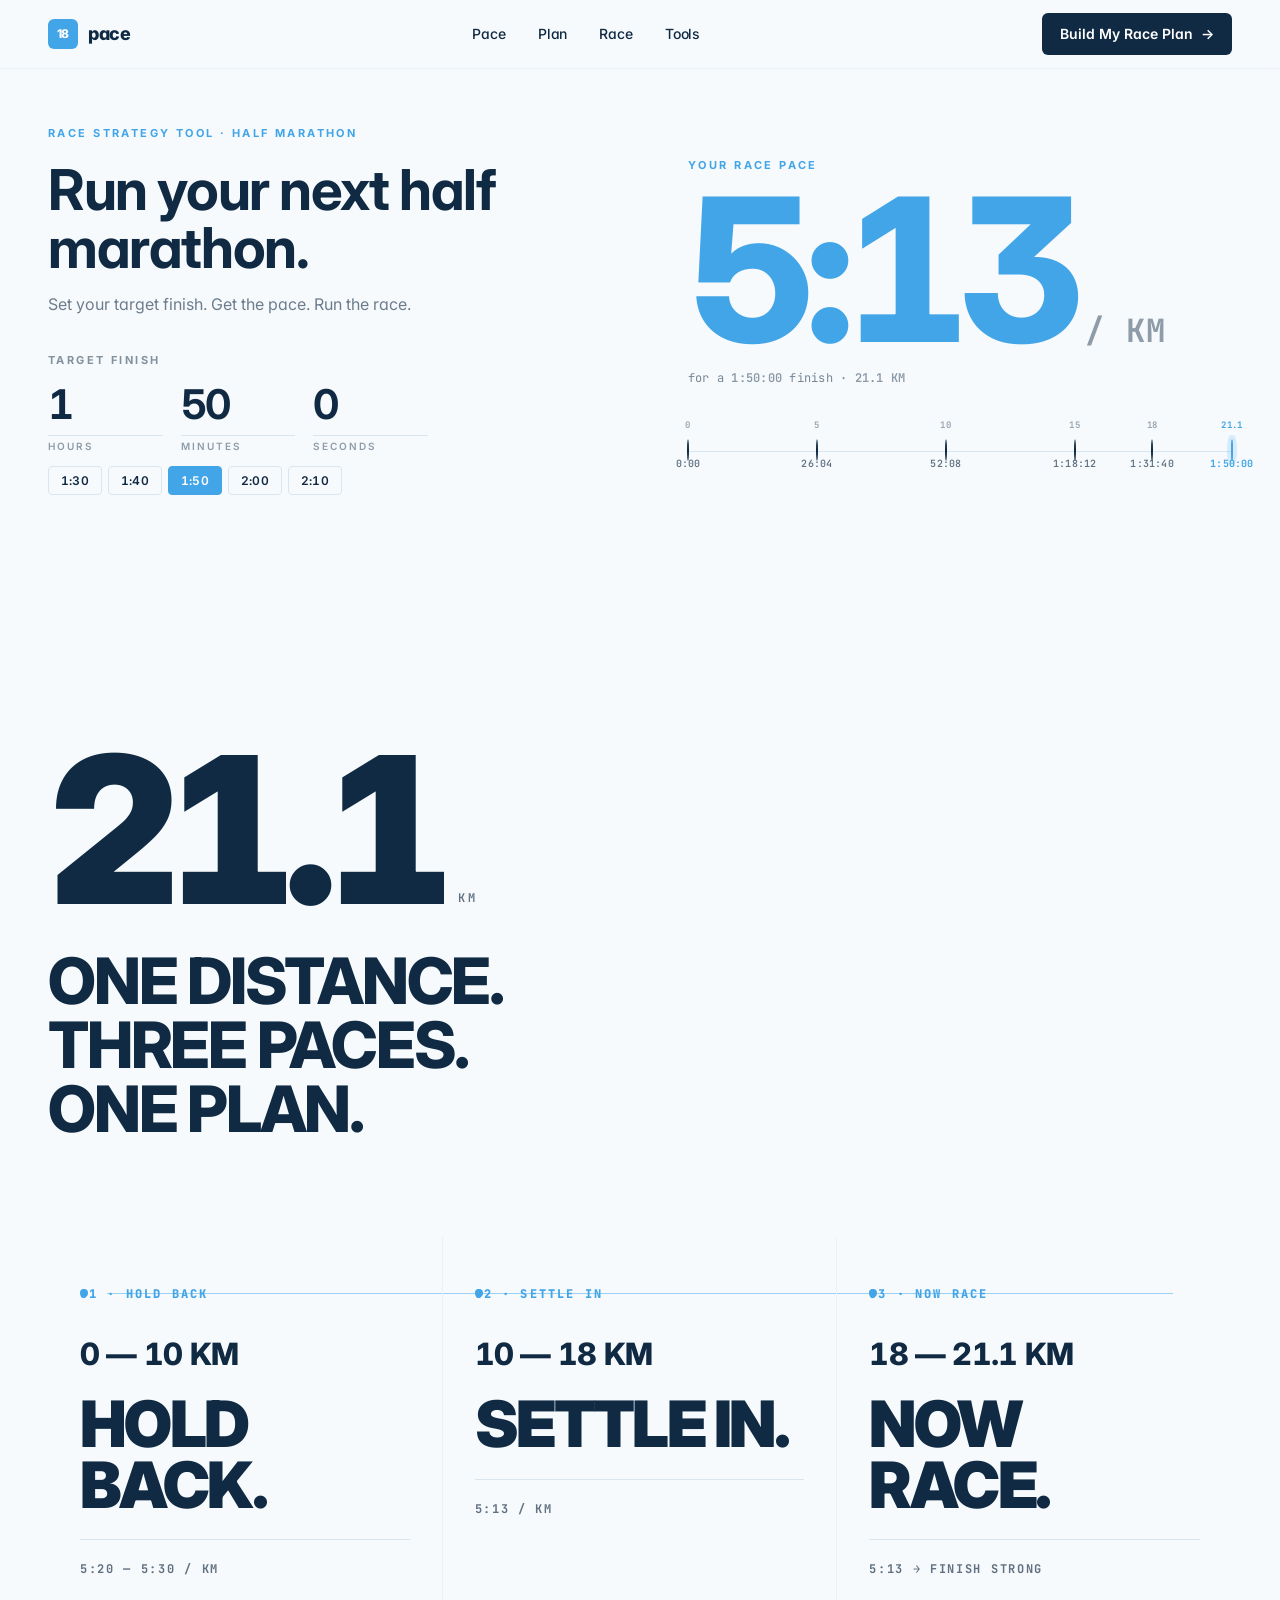
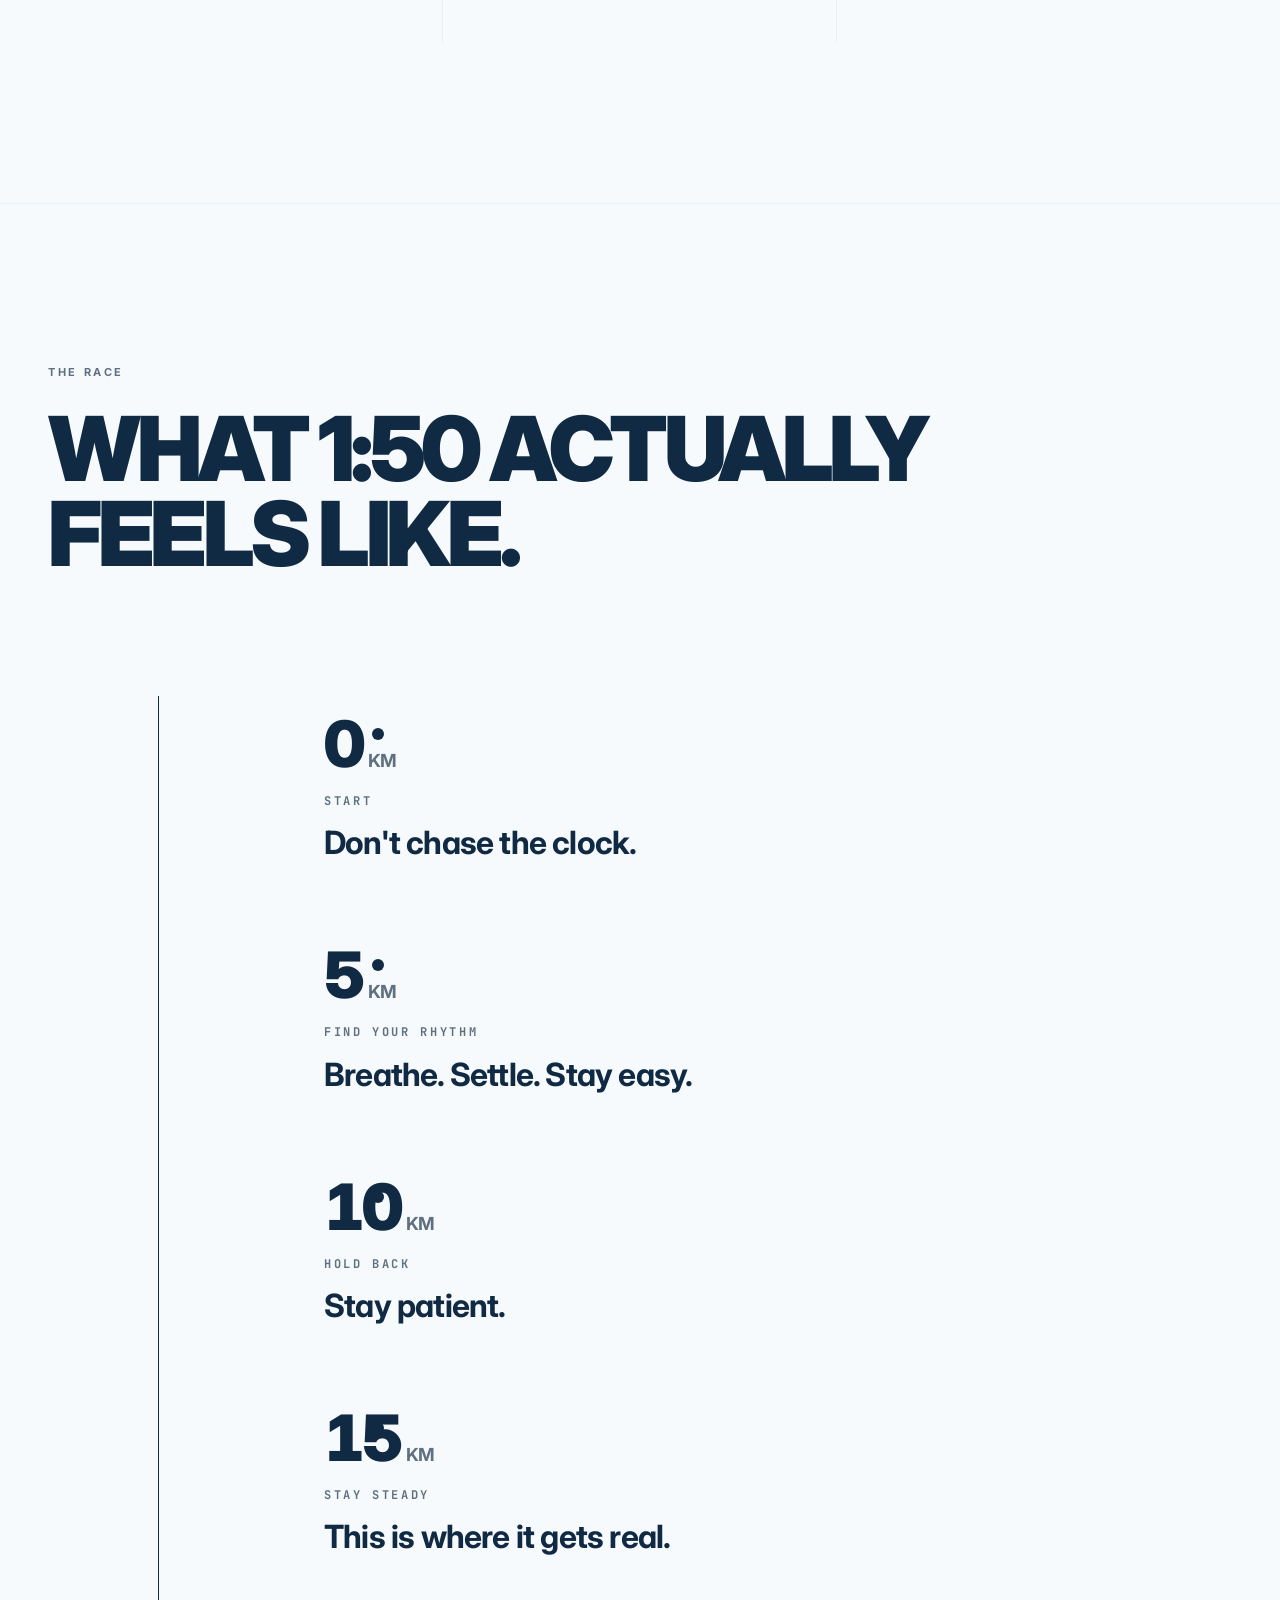
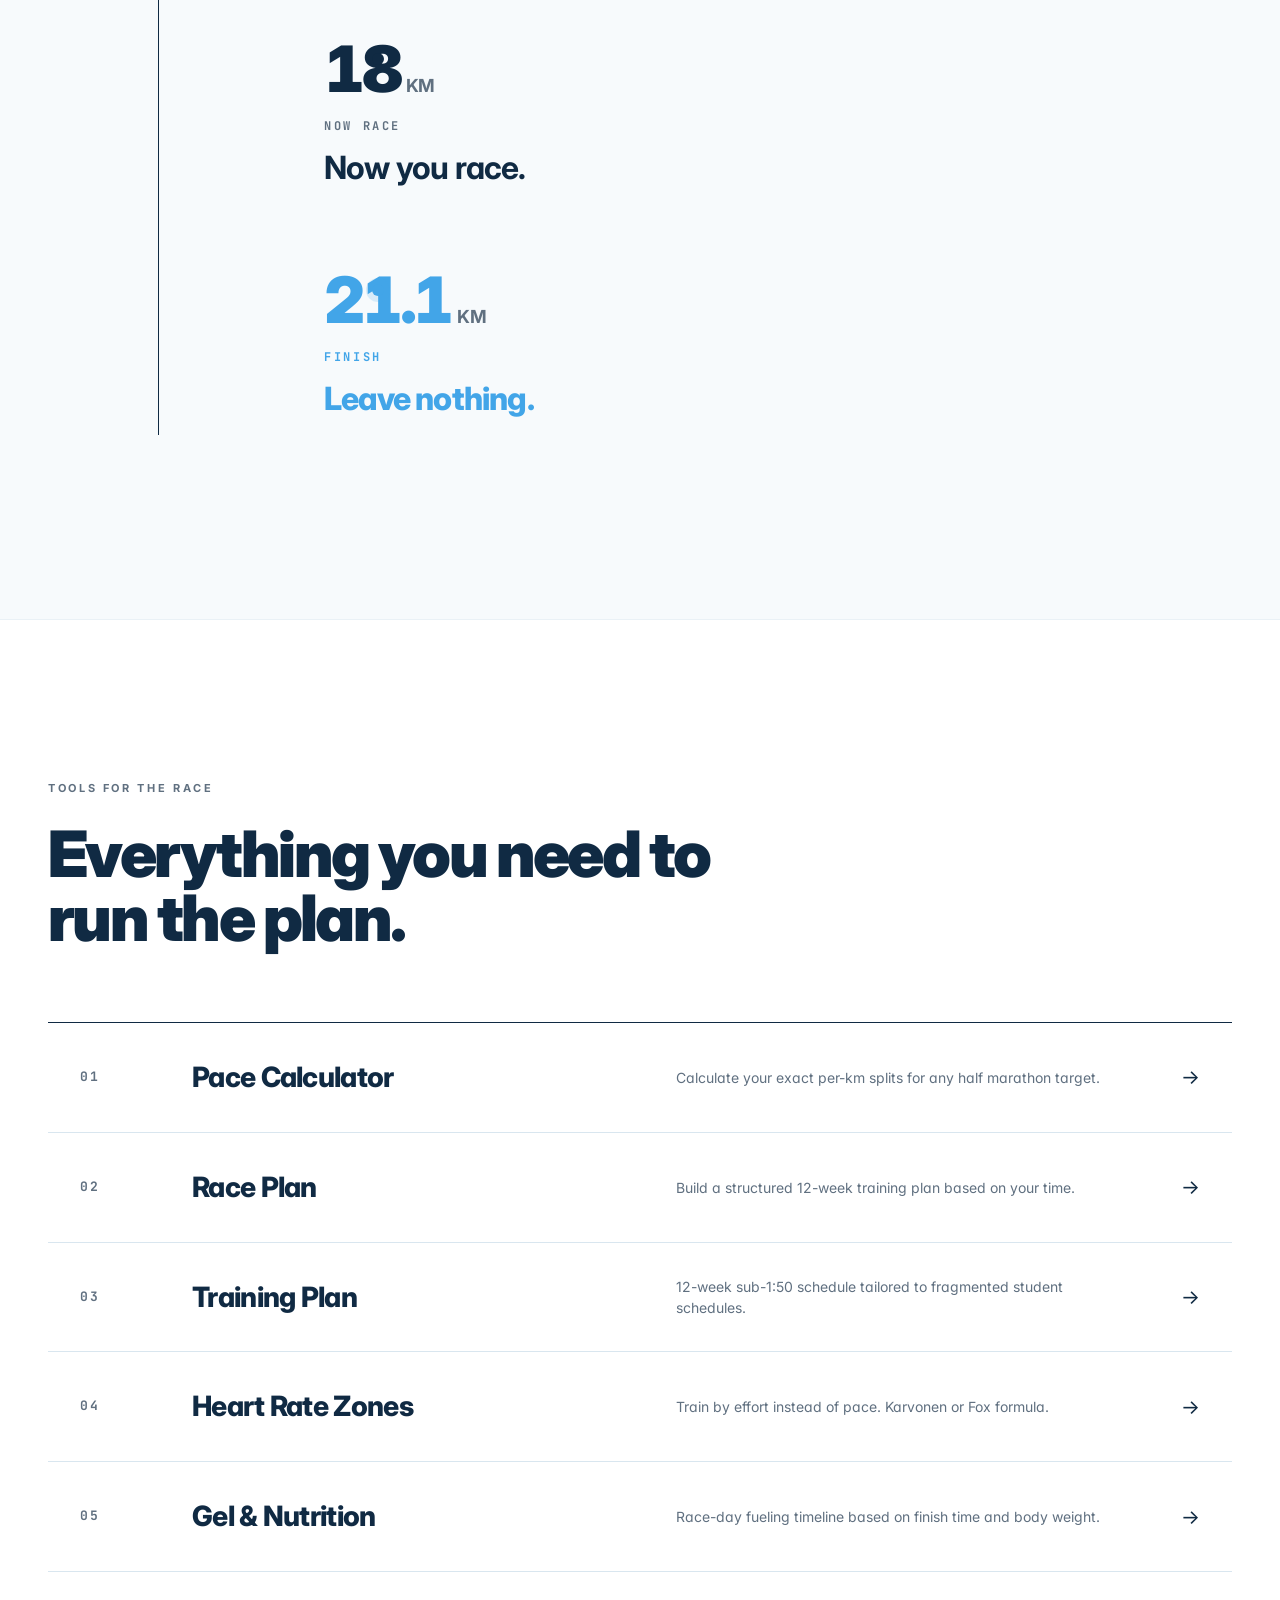
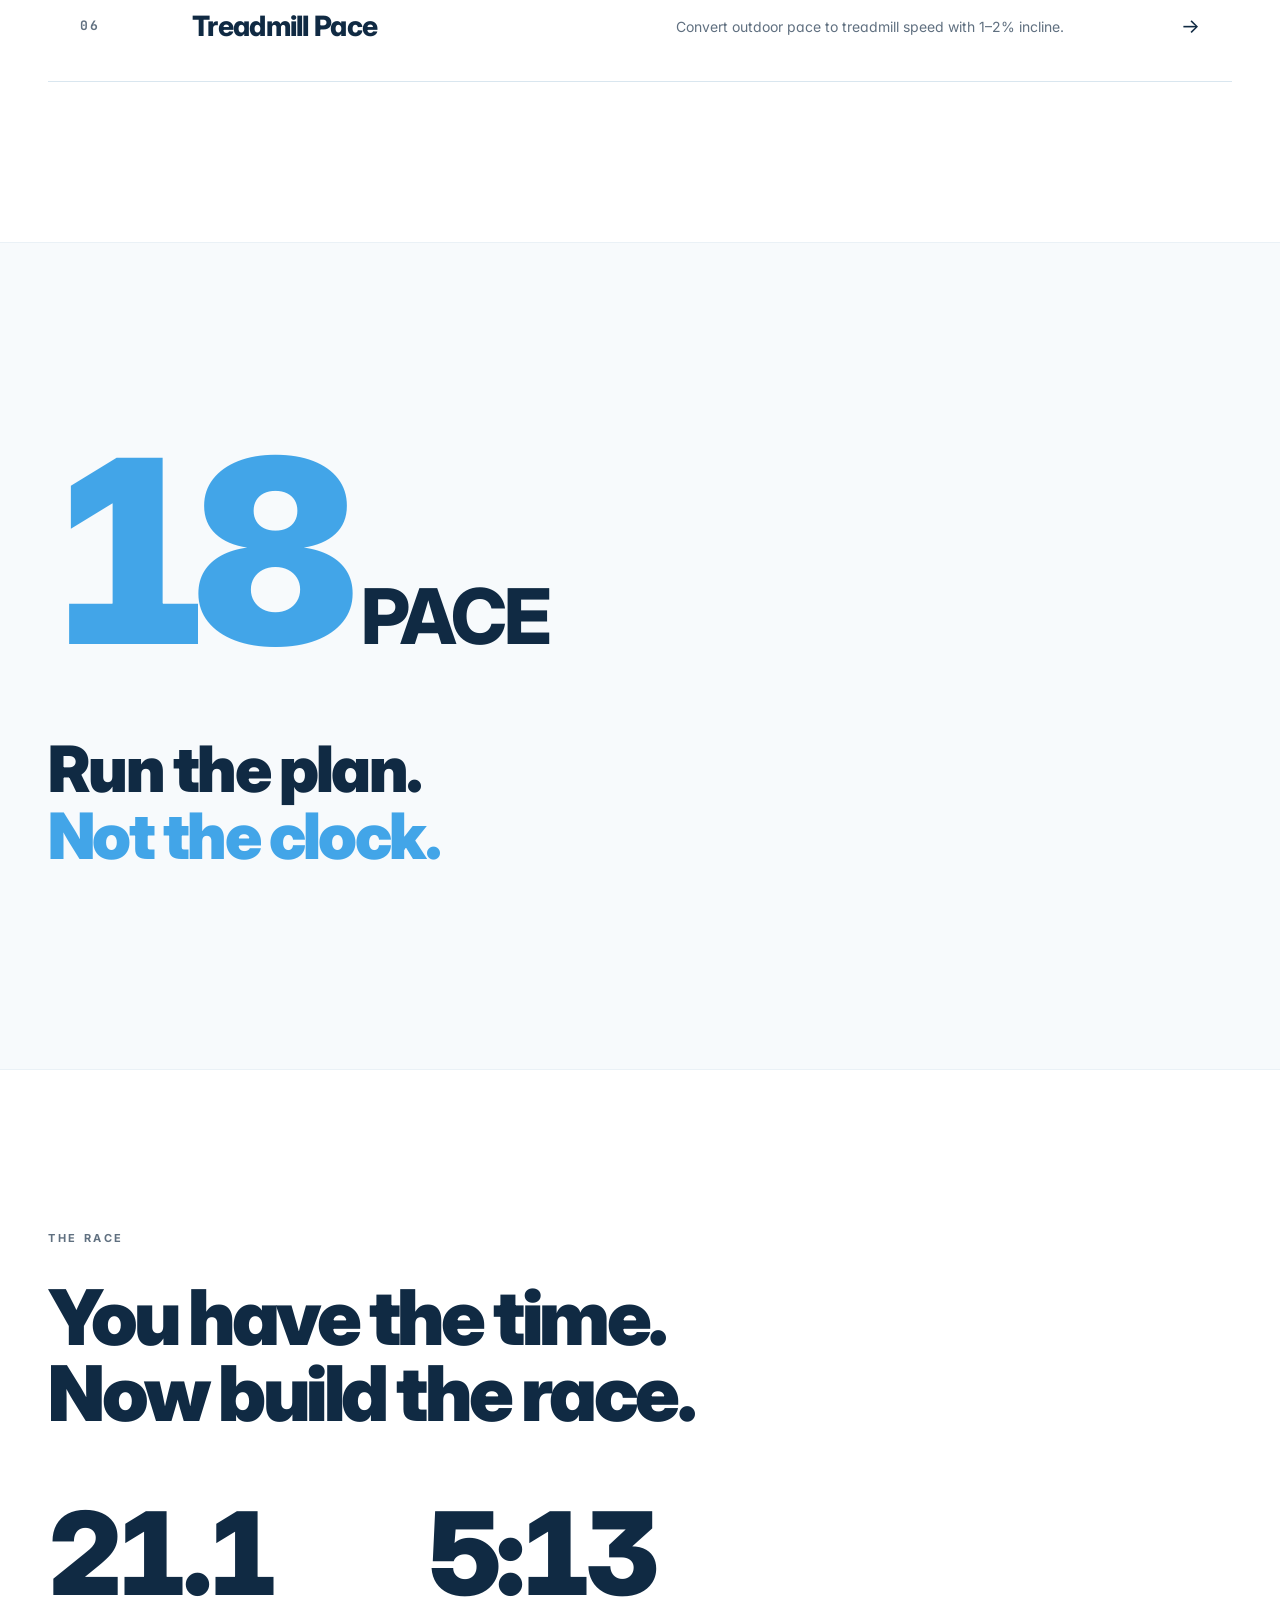
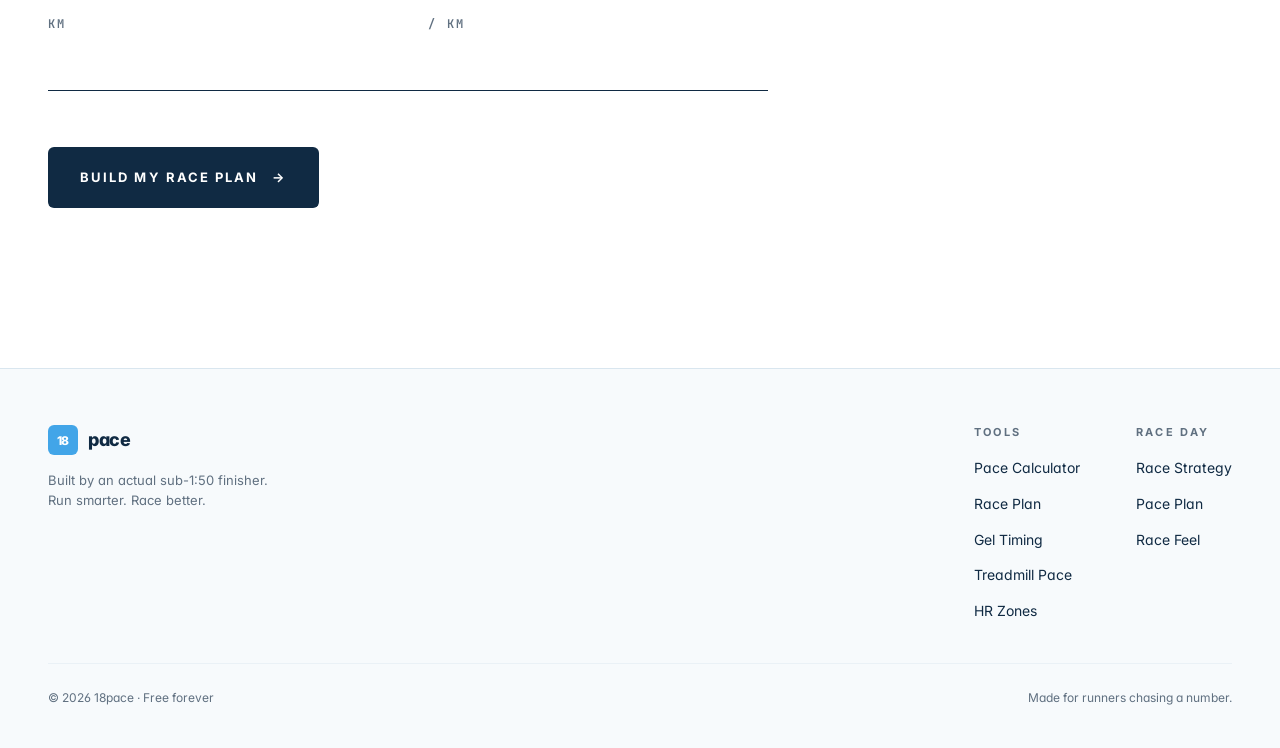
==== commit ef0d09d0: "feat: V7 hero art direction reset · WHY + RESULT as unified composition · 5:13 only hero number · ed" ====
--- a/index.html
+++ b/index.html
@@ -191,81 +191,82 @@
     @media (min-width: 900px) { .v4-nav-mobile-menu, .v4-nav-mobile-menu.is-open { display: none !important; } }
 
     /* =================================================== */
-    /* 02 · V6 HERO · editorial · 5:13 is the only answer  */
-    /* =================================================== */
-    .v6-hero {
-      padding: 32px 0 88px;
+    /* 02 · V7 HERO · editorial sports composition           */
+    /* WHY + RESULT = one race strategy picture            */
+    /* =================================================== */
+    .v7-hero {
+      padding: 48px 0 72px;
       background: #F7FAFC;
     }
     @media (min-width: 1024px) {
-      .v6-hero { padding: 56px 0 120px; }
-    }
-    .v6-hero-grid {
+      .v7-hero { padding: 56px 0 88px; }
+    }
+    .v7-hero-grid {
       display: grid;
       grid-template-columns: 1fr;
-      gap: 56px;
+      gap: 48px;
       align-items: start;
     }
     @media (min-width: 1024px) {
-      .v6-hero-grid { grid-template-columns: 1fr 1fr; gap: 88px; align-items: center; }
-    }
-
-    .v6-hero-eyebrow {
+      .v7-hero-grid { grid-template-columns: 1fr 1fr; gap: 96px; align-items: center; }
+    }
+
+    .v7-hero-eyebrow {
       font-size: 11px;
       font-weight: 700;
       text-transform: uppercase;
       letter-spacing: 0.22em;
       color: #42A5E8;
-      margin-bottom: 20px;
-    }
-    .v6-hero-headline {
-      font-size: clamp(34px, 4vw, 52px);
-      font-weight: 700;
-      letter-spacing: -0.02em;
-      line-height: 1.05;
+      margin-bottom: 18px;
+    }
+    .v7-hero-headline {
+      font-size: clamp(40px, 4.4vw, 60px);
+      font-weight: 700;
+      letter-spacing: -0.025em;
+      line-height: 1.04;
       color: #102A43;
       margin: 0 0 14px;
     }
-    .v6-hero-sub {
+    .v7-hero-sub {
       font-size: 16px;
       color: #102A43;
       opacity: 0.6;
       line-height: 1.5;
       max-width: 460px;
-      margin: 0 0 44px;
+      margin: 0 0 36px;
     }
 
     /* Calculator · editorial bottom-border (no SaaS input cards) */
-    .v6-calc-label {
+    .v7-calc-label {
       font-size: 11px;
       font-weight: 700;
       text-transform: uppercase;
       letter-spacing: 0.22em;
       color: #102A43;
       opacity: 0.5;
-      margin-bottom: 12px;
+      margin-bottom: 8px;
       display: block;
     }
-    .v6-calc-inputs {
+    .v7-calc-inputs {
       display: grid;
       grid-template-columns: 1fr 1fr 1fr;
-      gap: 24px;
-      margin-bottom: 16px;
-      max-width: 420px;
-    }
-    .v6-calc-field {
+      gap: 18px;
+      margin-bottom: 12px;
+      max-width: 380px;
+    }
+    .v7-calc-field {
       display: flex;
       flex-direction: column;
-      gap: 4px;
-    }
-    .v6-calc-field input {
+      gap: 2px;
+    }
+    .v7-calc-field input {
       width: 100%;
       background: transparent;
       border: none;
       border-bottom: 1px solid #D9E6EF;
-      padding: 4px 0 8px;
+      padding: 2px 0 6px;
       font-family: inherit;
-      font-size: clamp(34px, 3.6vw, 48px);
+      font-size: clamp(32px, 3.2vw, 42px);
       font-weight: 700;
       letter-spacing: -0.04em;
       color: #102A43;
@@ -277,72 +278,74 @@
       appearance: none;
       transition: border-color 180ms ease;
     }
-    .v6-calc-field input:focus {
+    .v7-calc-field input:focus {
       border-bottom-color: #42A5E8;
     }
-    .v6-calc-field-unit {
+    .v7-calc-field-unit {
       font-size: 10px;
-      text-transform: uppercase;
       letter-spacing: 0.2em;
       color: #102A43;
       opacity: 0.45;
+      text-transform: uppercase;
       font-weight: 600;
     }
-    .v6-calc-quick {
+
+    /* Quick target · editorial mini-button (inactive = transparent + thin border, active = accent bg) */
+    .v7-calc-quick {
       display: flex;
       flex-wrap: wrap;
-      gap: 4px;
+      gap: 6px;
       margin-top: 4px;
     }
-    .v6-calc-quick button {
-      padding: 4px 8px;
+    .v7-calc-quick button {
+      padding: 6px 12px;
       font-family: inherit;
       font-size: 12px;
-      font-weight: 500;
-      border: none;
+      font-weight: 600;
       background: transparent;
       color: #102A43;
-      opacity: 0.55;
+      border: 1px solid #D9E6EF;
+      border-radius: 4px;
       font-variant-numeric: tabular-nums;
       letter-spacing: 0.02em;
       cursor: pointer;
-      transition: opacity 160ms ease, color 160ms ease;
-    }
-    .v6-calc-quick button:hover {
-      opacity: 1;
+      transition: all 160ms ease;
+    }
+    .v7-calc-quick button:hover {
+      border-color: #42A5E8;
       color: #42A5E8;
     }
-    .v6-calc-quick button.is-active {
-      opacity: 1;
-      color: #42A5E8;
-      font-weight: 700;
-    }
-
-    /* =================================================== */
-    /* =================================================== */
-    /* Hero right · V6 RESULT · 5:13 is the only answer     */
-    /* =================================================== */
-    .v6-result {
+    .v7-calc-quick button.is-active {
+      background: #42A5E8;
+      border-color: #42A5E8;
+      color: #FFFFFF;
+    }
+
+    /* =================================================== */
+    /* =================================================== */
+    /* Hero right · V7 RESULT · 5:13 is the only answer     */
+    /* =================================================== */
+    .v7-result {
       display: flex;
       flex-direction: column;
       justify-content: center;
       padding: 0;
     }
-    .v6-result-label {
+    .v7-result-label {
       font-size: 11px;
       font-weight: 700;
       text-transform: uppercase;
       letter-spacing: 0.22em;
       color: #42A5E8;
-      margin-bottom: 12px;
-    }
-    .v6-result-pace {
+      margin-bottom: 10px;
+    }
+    .v7-result-pace {
       display: flex;
       align-items: baseline;
-      margin-bottom: 16px;
+      margin-bottom: 12px;
       transition: opacity 180ms ease;
     }
-    .v6-result-pace-num {
+    .v7-result-pace-num {
       font-size: clamp(112px, 16vw, 200px);
       font-weight: 800;
       letter-spacing: -0.07em;
@@ -350,8 +353,8 @@
       color: #42A5E8;
       font-variant-numeric: tabular-nums;
     }
-    .v6-result-pace-unit {
-      font-size: clamp(24px, 2.8vw, 36px);
+    .v7-result-pace-unit {
+      font-size: clamp(22px, 2.6vw, 32px);
       font-weight: 700;
       color: #102A43;
       opacity: 0.45;
@@ -359,57 +362,56 @@
       margin-left: 12px;
       font-family: 'JetBrains Mono', monospace;
     }
-    .v6-result-context {
-      font-size: 13px;
+    .v7-result-context {
+      font-size: 12px;
       color: #102A43;
       opacity: 0.55;
-      margin: 0 0 48px;
+      margin: 0 0 40px;
       font-family: 'JetBrains Mono', monospace;
       letter-spacing: 0.02em;
       line-height: 1.5;
     }
-    .v6-result-context strong {
+    .v7-result-context strong {
       color: #102A43;
       opacity: 0.85;
       font-weight: 600;
     }
 
-    /* Timeline · minimal · race-line as supporting context only */
-    .v6-timeline {
+    /* Timeline · supporting information only (cannot compete with 5:13) */
+    .v7-timeline {
       position: relative;
-      padding: 32px 0 16px;
-    }
-    .v6-timeline-track {
+      padding: 24px 0 12px;
+    }
+    .v7-timeline-track {
       position: relative;
       height: 1px;
       background: #D9E6EF;
     }
-    .v6-stop {
+    .v7-stop {
       position: absolute;
       top: 50%;
       transform: translate(-50%, -50%);
     }
-    .v6-stop-dot {
-      width: 8px;
-      height: 8px;
+    .v7-stop-dot {
+      width: 6px;
+      height: 6px;
       background: #FFFFFF;
       border: 1.5px solid #102A43;
       border-radius: 50%;
-      transition: all 200ms ease;
-    }
-    .v6-stop.is-finish .v6-stop-dot {
+    }
+    .v7-stop.is-finish .v7-stop-dot {
       background: #42A5E8;
       border-color: #42A5E8;
-      width: 12px;
-      height: 12px;
-      box-shadow: 0 0 0 5px rgba(66, 165, 232, 0.18);
-    }
-    .v6-stop-time {
+      width: 10px;
+      height: 10px;
+      box-shadow: 0 0 0 4px rgba(66, 165, 232, 0.18);
+    }
+    .v7-stop-time {
       position: absolute;
-      top: 22px;
+      top: 18px;
       left: 50%;
       transform: translateX(-50%);
-      font-size: 11px;
+      font-size: 10px;
       font-weight: 600;
       font-family: 'JetBrains Mono', monospace;
       color: #102A43;
@@ -418,17 +420,17 @@
       font-variant-numeric: tabular-nums;
       letter-spacing: 0.02em;
     }
-    .v6-stop.is-finish .v6-stop-time {
+    .v7-stop.is-finish .v7-stop-time {
       color: #42A5E8;
       opacity: 1;
       font-weight: 700;
     }
-    .v6-stop-km {
+    .v7-stop-km {
       position: absolute;
-      top: -22px;
+      top: -20px;
       left: 50%;
       transform: translateX(-50%);
-      font-size: 10px;
+      font-size: 9px;
       font-weight: 700;
       font-family: 'JetBrains Mono', monospace;
       color: #102A43;
@@ -436,28 +438,28 @@
       white-space: nowrap;
       letter-spacing: 0.04em;
     }
-    .v6-stop.is-finish .v6-stop-km {
+    .v7-stop.is-finish .v7-stop-km {
       color: #42A5E8;
       opacity: 1;
     }
 
     @media (max-width: 700px) {
-      .v6-result-pace-num { font-size: 88px; }
-      .v6-result-pace-unit { font-size: 16px; margin-left: 6px; }
-      .v6-result-context { font-size: 11px; margin-bottom: 32px; }
-      .v6-timeline { padding: 24px 0 12px; }
-      .v6-timeline-track {
+      .v7-result-pace-num { font-size: 88px; }
+      .v7-result-pace-unit { font-size: 16px; margin-left: 6px; }
+      .v7-result-context { font-size: 11px; margin-bottom: 28px; }
+      .v7-timeline { padding: 20px 0 8px; }
+      .v7-timeline-track {
         max-width: calc(100% - 44px);
         margin-right: 22px;
         padding-left: 22px;
         padding-right: 22px;
       }
-      .v6-stop-time { font-size: 9px; top: 18px; }
-      .v6-stop-km { font-size: 9px; top: -18px; }
-      .v6-stop-dot { width: 6px; height: 6px; border-width: 1px; }
-      .v6-stop.is-finish .v6-stop-dot {
-        width: 8px; height: 8px;
-        box-shadow: 0 0 0 4px rgba(66, 165, 232, 0.16);
+      .v7-stop-time { font-size: 9px; top: 16px; }
+      .v7-stop-km { font-size: 9px; top: -16px; }
+      .v7-stop-dot { width: 5px; height: 5px; border-width: 1px; }
+      .v7-stop.is-finish .v7-stop-dot {
+        width: 7px; height: 7px;
+        box-shadow: 0 0 0 3px rgba(66, 165, 232, 0.18);
       }
     }
         box-shadow: 0 0 0 4px rgba(56, 169, 232, 0.18);
@@ -1090,33 +1092,33 @@
     <!-- ============================================ -->
     <!-- 02 · HERO · PACE                              -->
     <!-- ============================================ -->
-    <section class="v6-hero" id="calculator">
+    <section class="v7-hero" id="calculator">
         <div class="container">
-            <div class="v6-hero-grid">
-
-                <!-- Left · Editorial Input · thin bottom-border only -->
-                <div class="v6-hero-input">
-                    <p class="v6-hero-eyebrow">Race Strategy Tool · Half Marathon</p>
-                    <h1 class="v6-hero-headline">Run your next half marathon.</h1>
-                    <p class="v6-hero-sub">Set your target finish. Get the pace. Run the race.</p>
-
-                    <label class="v6-calc-label" for="hours">Target Finish</label>
-                    <div class="v6-calc-inputs">
-                        <div class="v6-calc-field">
+            <div class="v7-hero-grid">
+
+                <!-- Left · WHY · editorial input -->
+                <div class="v7-hero-input">
+                    <p class="v7-hero-eyebrow">Race Strategy Tool · Half Marathon</p>
+                    <h1 class="v7-hero-headline">Run your next half marathon.</h1>
+                    <p class="v7-hero-sub">Set your target finish. Get the pace. Run the race.</p>
+
+                    <label class="v7-calc-label" for="hours">Target Finish</label>
+                    <div class="v7-calc-inputs">
+                        <div class="v7-calc-field">
                             <input type="number" id="hours" value="1" min="0" max="5" aria-label="Hours">
-                            <span class="v6-calc-field-unit">Hours</span>
+                            <span class="v7-calc-field-unit">Hours</span>
                         </div>
-                        <div class="v6-calc-field">
+                        <div class="v7-calc-field">
                             <input type="number" id="minutes" value="50" min="0" max="59" aria-label="Minutes">
-                            <span class="v6-calc-field-unit">Minutes</span>
+                            <span class="v7-calc-field-unit">Minutes</span>
                         </div>
-                        <div class="v6-calc-field">
+                        <div class="v7-calc-field">
                             <input type="number" id="seconds" value="0" min="0" max="59" aria-label="Seconds">
-                            <span class="v6-calc-field-unit">Seconds</span>
+                            <span class="v7-calc-field-unit">Seconds</span>
                         </div>
                     </div>
 
-                    <div class="v6-calc-quick" role="group" aria-label="Quick target times">
+                    <div class="v7-calc-quick" role="group" aria-label="Quick target times">
                         <button type="button" data-time="1:30:0" onclick="setTime(1,30,0)">1:30</button>
                         <button type="button" data-time="1:40:0" onclick="setTime(1,40,0)">1:40</button>
                         <button type="button" data-time="1:50:0" class="is-active" onclick="setTime(1,50,0)">1:50</button>
@@ -1125,46 +1127,46 @@
                     </div>
                 </div>
 
-                <!-- Right · 5:13 is the only answer · editorial result -->
-                <aside class="v6-result" id="strategy" aria-label="Race pace result">
-                    <p class="v6-result-label">Your Race Pace</p>
-                    <div class="v6-result-pace">
-                        <span class="v6-result-pace-num" id="hero-pace">5:13</span>
-                        <span class="v6-result-pace-unit">/ KM</span>
+                <!-- Right · RESULT · 5:13 is the only answer -->
+                <aside class="v7-result" id="strategy" aria-label="Race pace result">
+                    <p class="v7-result-label">Your Race Pace</p>
+                    <div class="v7-result-pace">
+                        <span class="v7-result-pace-num" id="hero-pace">5:13</span>
+                        <span class="v7-result-pace-unit">/ KM</span>
                     </div>
-                    <p class="v6-result-context">for a <strong id="hero-finish">1:50:00</strong> finish · <strong>21.1 KM</strong></p>
-
-                    <div class="v6-timeline">
-                        <div class="v6-timeline-track">
-                            <div class="v6-stop" style="left: 0%;">
-                                <span class="v6-stop-km">0</span>
-                                <span class="v6-stop-dot"></span>
-                                <span class="v6-stop-time" data-cp="0">0:00</span>
+                    <p class="v7-result-context">for a <strong id="hero-finish">1:50:00</strong> finish · <strong>21.1 KM</strong></p>
+
+                    <div class="v7-timeline">
+                        <div class="v7-timeline-track">
+                            <div class="v7-stop" style="left: 0%;">
+                                <span class="v7-stop-km">0</span>
+                                <span class="v7-stop-dot"></span>
+                                <span class="v7-stop-time" data-cp="0">0:00</span>
                             </div>
-                            <div class="v6-stop" style="left: 23.7%;">
-                                <span class="v6-stop-km">5</span>
-                                <span class="v6-stop-dot"></span>
-                                <span class="v6-stop-time" data-cp="5">26:04</span>
+                            <div class="v7-stop" style="left: 23.7%;">
+                                <span class="v7-stop-km">5</span>
+                                <span class="v7-stop-dot"></span>
+                                <span class="v7-stop-time" data-cp="5">26:04</span>
                             </div>
-                            <div class="v6-stop" style="left: 47.4%;">
-                                <span class="v6-stop-km">10</span>
-                                <span class="v6-stop-dot"></span>
-                                <span class="v6-stop-time" data-cp="10">52:08</span>
+                            <div class="v7-stop" style="left: 47.4%;">
+                                <span class="v7-stop-km">10</span>
+                                <span class="v7-stop-dot"></span>
+                                <span class="v7-stop-time" data-cp="10">52:08</span>
                             </div>
-                            <div class="v6-stop" style="left: 71.1%;">
-                                <span class="v6-stop-km">15</span>
-                                <span class="v6-stop-dot"></span>
-                                <span class="v6-stop-time" data-cp="15">1:18:12</span>
+                            <div class="v7-stop" style="left: 71.1%;">
+                                <span class="v7-stop-km">15</span>
+                                <span class="v7-stop-dot"></span>
+                                <span class="v7-stop-time" data-cp="15">1:18:12</span>
                             </div>
-                            <div class="v6-stop" style="left: 85.3%;">
-                                <span class="v6-stop-km">18</span>
-                                <span class="v6-stop-dot"></span>
-                                <span class="v6-stop-time" data-cp="18">1:31:40</span>
+                            <div class="v7-stop" style="left: 85.3%;">
+                                <span class="v7-stop-km">18</span>
+                                <span class="v7-stop-dot"></span>
+                                <span class="v7-stop-time" data-cp="18">1:31:40</span>
                             </div>
-                            <div class="v6-stop is-finish" style="left: 100%;">
-                                <span class="v6-stop-km">21.1</span>
-                                <span class="v6-stop-dot"></span>
-                                <span class="v6-stop-time" data-cp="21.1">1:50:00</span>
+                            <div class="v7-stop is-finish" style="left: 100%;">
+                                <span class="v7-stop-km">21.1</span>
+                                <span class="v7-stop-dot"></span>
+                                <span class="v7-stop-time" data-cp="21.1">1:50:00</span>
                             </div>
                         </div>
                     </div>
